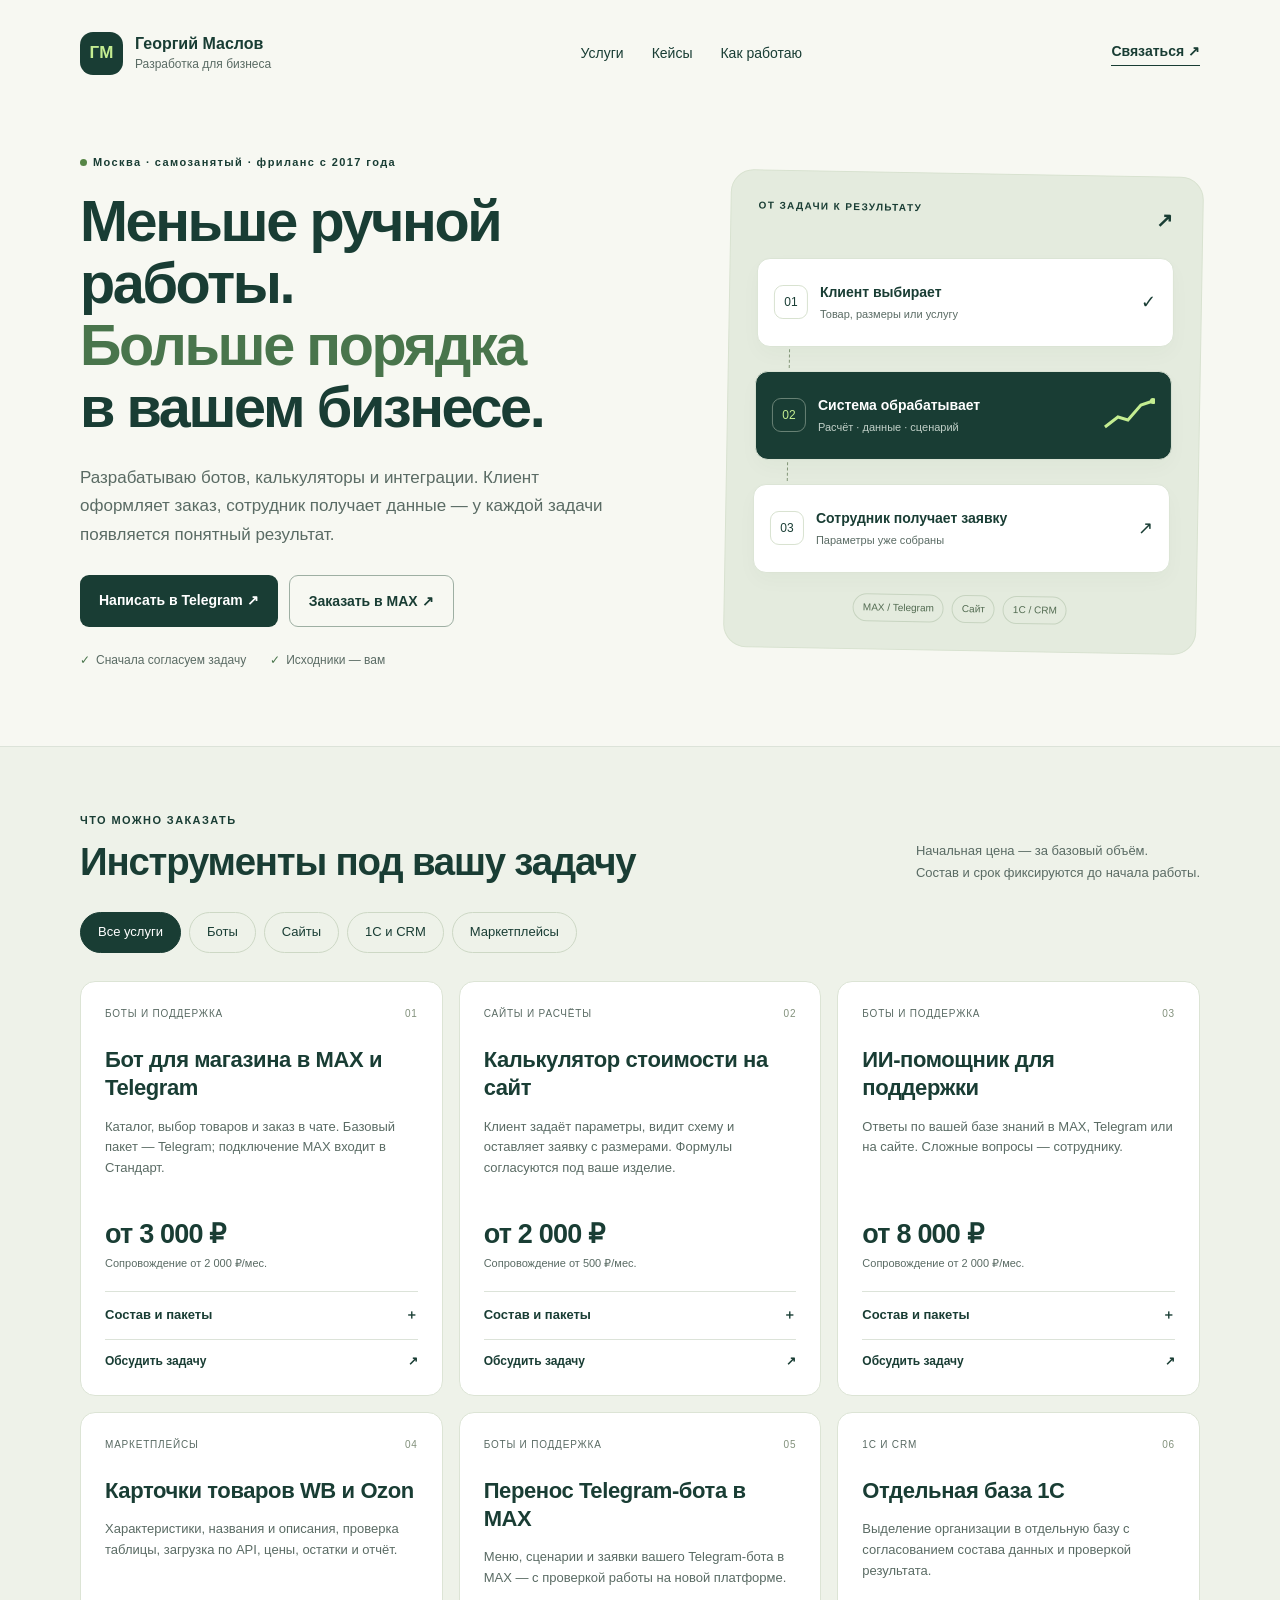
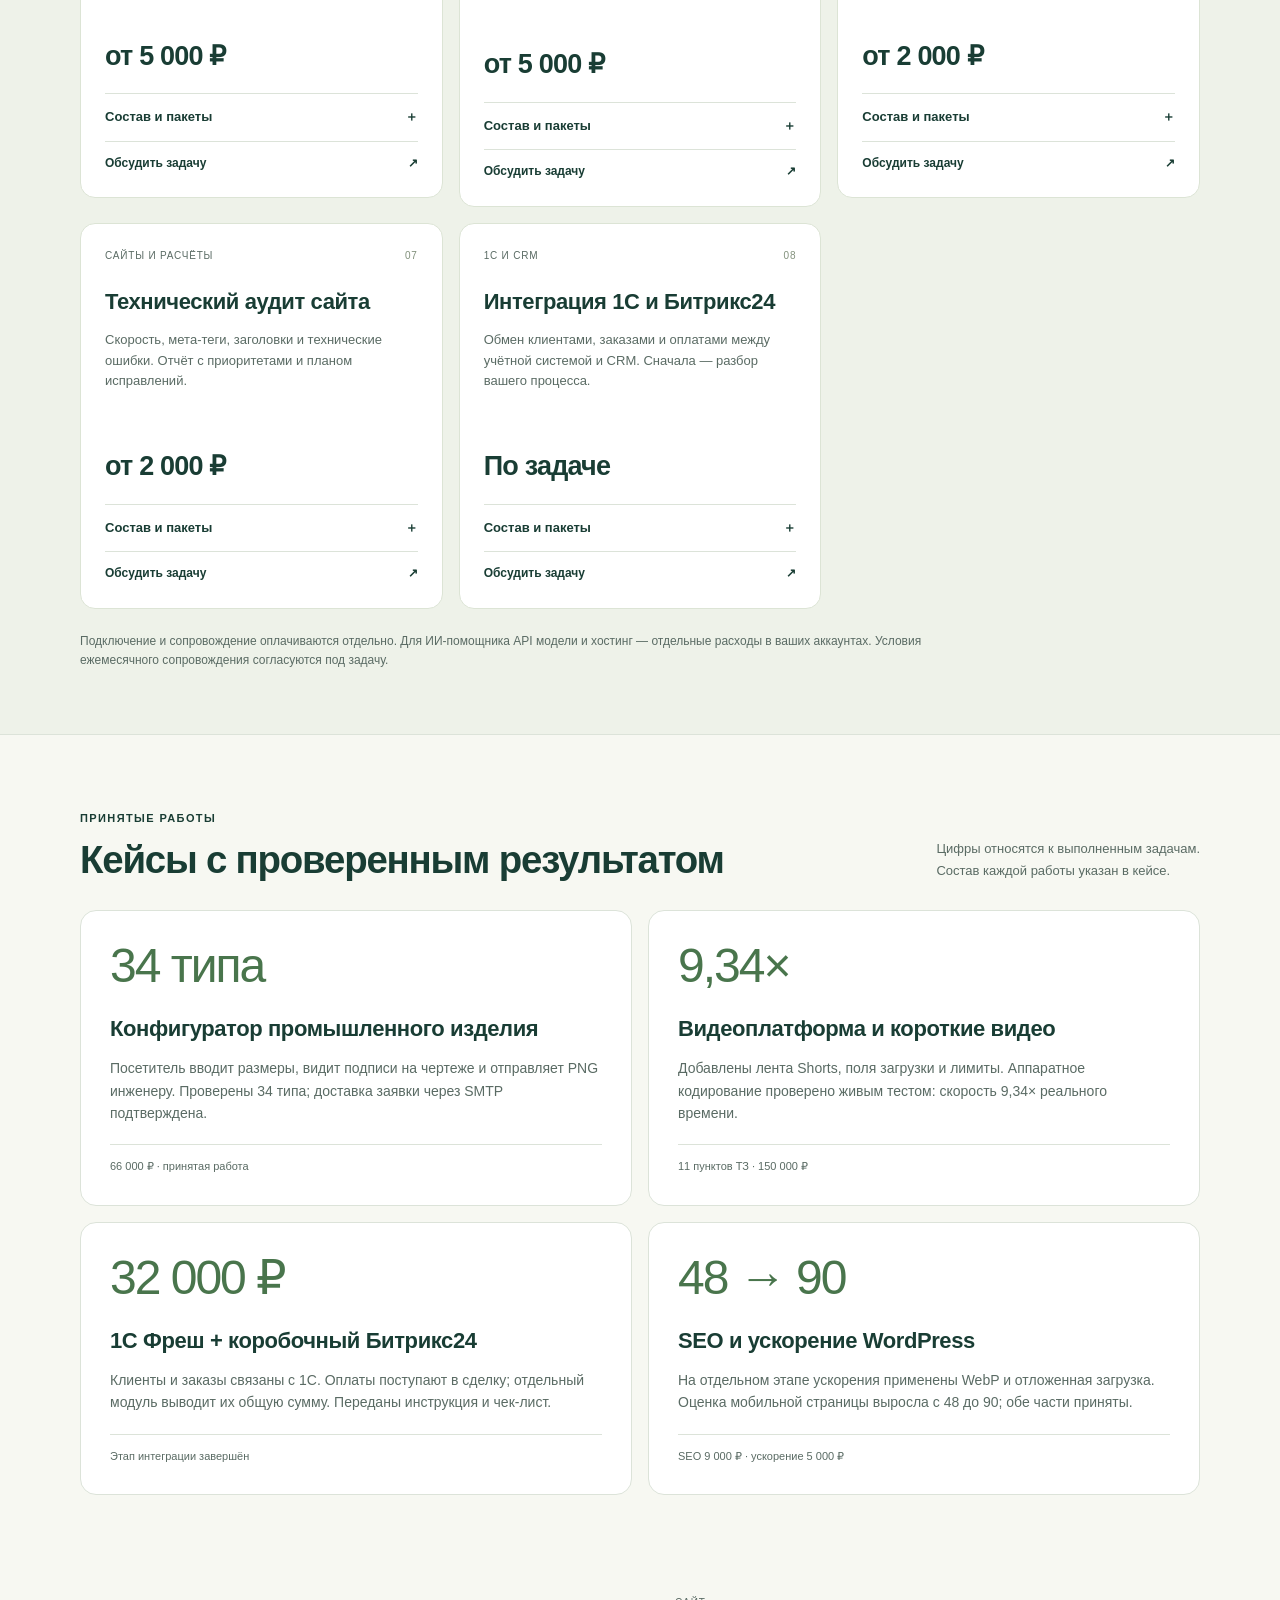
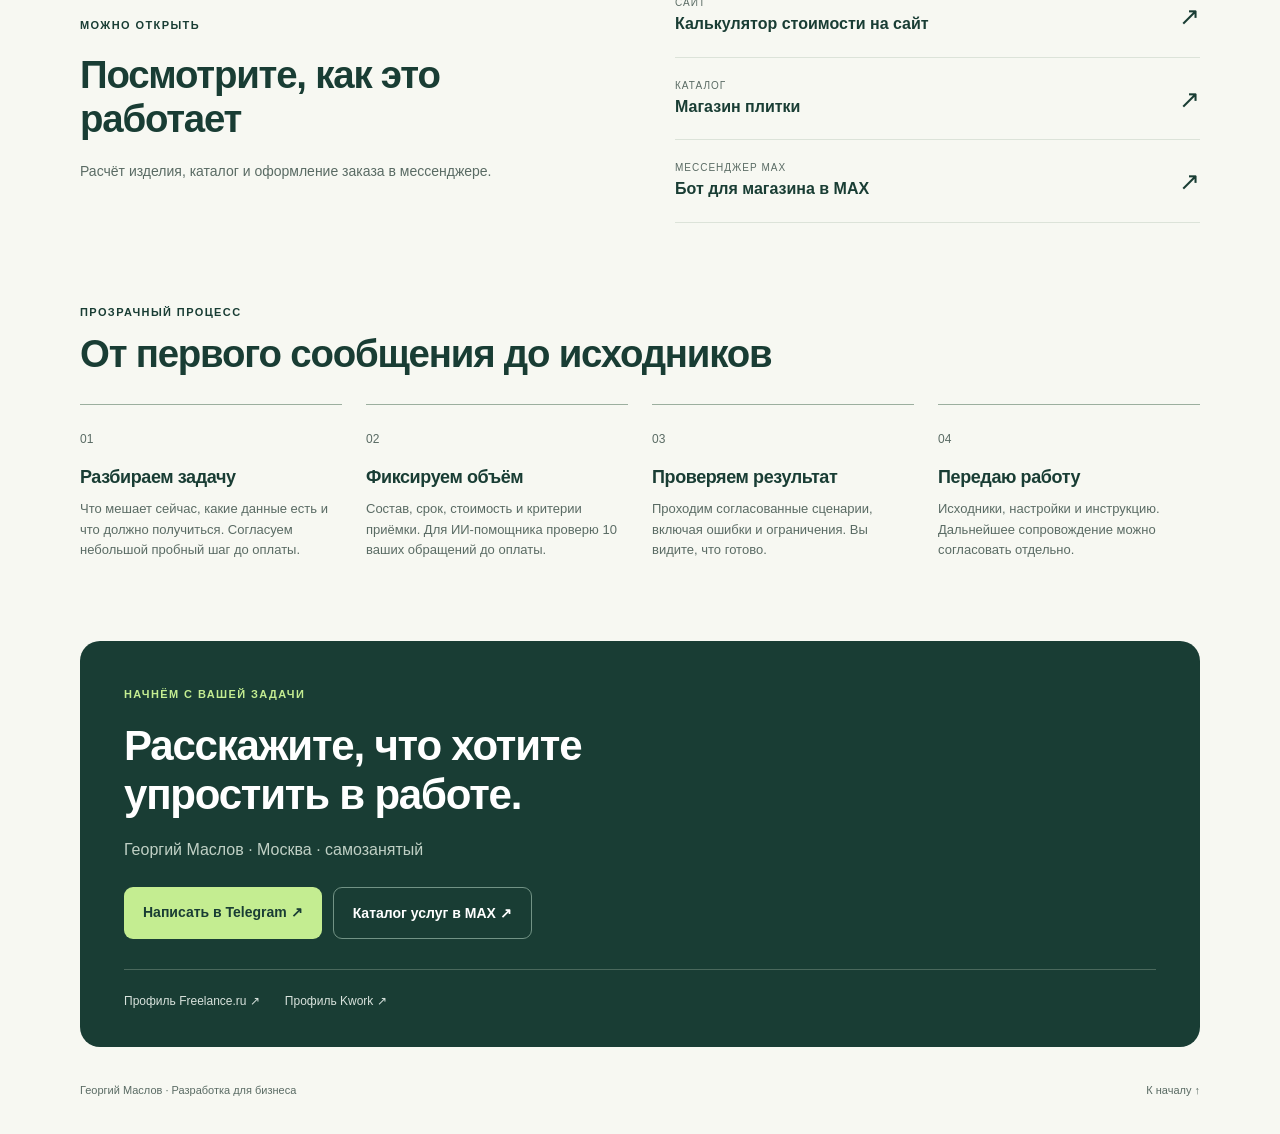
==== index.html @ 007cf23f "Лендинг услуг Георгия Маслова Co-Authored-By: Claude Opus 5.5 <noreply@anthropic.com>" ====
<!doctype html>
<html lang="ru"><head><meta charset="utf-8"><meta name="viewport" content="width=device-width,initial-scale=1"><meta name="theme-color" content="#183f35">
<title>Бот для магазина в MAX, калькулятор на сайт, интеграция 1С — Георгий Маслов</title>
<meta name="description" content="Георгий Маслов, разработчик в Москве. Боты для магазина в MAX и Telegram, калькулятор стоимости на сайт, интеграция 1С и Битрикс24, карточки WB/Ozon. Цены и кейсы.">
<meta name="robots" content="index,follow"><meta property="og:type" content="website"><meta property="og:locale" content="ru_RU"><meta property="og:title" content="Георгий Маслов — цифровые инструменты для бизнеса"><meta property="og:description" content="Боты, калькуляторы, 1С и маркетплейсы. Согласованный объём, проверка результата, исходники.">
<link rel="icon" href="data:image/svg+xml,%3Csvg xmlns='http://www.w3.org/2000/svg' viewBox='0 0 64 64'%3E%3Crect width='64' height='64' rx='16' fill='%23183f35'/%3E%3Ctext x='32' y='42' text-anchor='middle' font-size='30' fill='%23c4ed91' font-family='Arial'%3EГМ%3C/text%3E%3C/svg%3E">
<link rel="stylesheet" href="style.css"><script type="application/ld+json">{"@context": "https://schema.org", "@graph": [{"@type": "Person", "@id": "#georgiy", "name": "Георгий Маслов", "jobTitle": "Разработчик", "address": {"@type": "PostalAddress", "addressLocality": "Москва", "addressCountry": "RU"}, "sameAs": ["https://freelance.ru/georgiymaslov", "https://kwork.ru/user/georgiy_maslov", "https://t.me/georgiy_maslov81"]}, {"@type": "Service", "name": "Бот для магазина в MAX и Telegram", "description": "Каталог, выбор товаров и заказ в чате. Базовый пакет — Telegram; подключение MAX входит в Стандарт.", "provider": {"@id": "#georgiy"}, "areaServed": {"@type": "City", "name": "Москва"}, "offers": {"@type": "Offer", "price": 3000, "priceCurrency": "RUB", "description": "Начальная стоимость базового пакета; состав согласуется до начала работ"}}, {"@type": "Service", "name": "Калькулятор стоимости на сайт", "description": "Клиент задаёт параметры, видит схему и оставляет заявку с размерами. Формулы согласуются под ваше изделие.", "provider": {"@id": "#georgiy"}, "areaServed": {"@type": "City", "name": "Москва"}, "offers": {"@type": "Offer", "price": 2000, "priceCurrency": "RUB", "description": "Начальная стоимость базового пакета; состав согласуется до начала работ"}}, {"@type": "Service", "name": "ИИ-помощник для поддержки", "description": "Ответы по вашей базе знаний в MAX, Telegram или на сайте. Сложные вопросы — сотруднику.", "provider": {"@id": "#georgiy"}, "areaServed": {"@type": "City", "name": "Москва"}, "offers": {"@type": "Offer", "price": 8000, "priceCurrency": "RUB", "description": "Начальная стоимость базового пакета; состав согласуется до начала работ"}}, {"@type": "Service", "name": "Карточки товаров WB и Ozon", "description": "Характеристики, названия и описания, проверка таблицы, загрузка по API, цены, остатки и отчёт.", "provider": {"@id": "#georgiy"}, "areaServed": {"@type": "City", "name": "Москва"}, "offers": {"@type": "Offer", "price": 5000, "priceCurrency": "RUB", "description": "Начальная стоимость базового пакета; состав согласуется до начала работ"}}, {"@type": "Service", "name": "Перенос Telegram-бота в MAX", "description": "Меню, сценарии и заявки вашего Telegram-бота в MAX — с проверкой работы на новой платформе.", "provider": {"@id": "#georgiy"}, "areaServed": {"@type": "City", "name": "Москва"}, "offers": {"@type": "Offer", "price": 5000, "priceCurrency": "RUB", "description": "Начальная стоимость базового пакета; состав согласуется до начала работ"}}, {"@type": "Service", "name": "Отдельная база 1С", "description": "Выделение организации в отдельную базу с согласованием состава данных и проверкой результата.", "provider": {"@id": "#georgiy"}, "areaServed": {"@type": "City", "name": "Москва"}, "offers": {"@type": "Offer", "price": 2000, "priceCurrency": "RUB", "description": "Начальная стоимость базового пакета; состав согласуется до начала работ"}}, {"@type": "Service", "name": "Технический аудит сайта", "description": "Скорость, мета-теги, заголовки и технические ошибки. Отчёт с приоритетами и планом исправлений.", "provider": {"@id": "#georgiy"}, "areaServed": {"@type": "City", "name": "Москва"}, "offers": {"@type": "Offer", "price": 2000, "priceCurrency": "RUB", "description": "Начальная стоимость базового пакета; состав согласуется до начала работ"}}, {"@type": "Service", "name": "Интеграция 1С и Битрикс24", "description": "Обмен клиентами, заказами и оплатами между учётной системой и CRM. Сначала — разбор вашего процесса.", "provider": {"@id": "#georgiy"}, "areaServed": {"@type": "City", "name": "Москва"}}]}</script><script src="app.js" defer></script><!-- YM_ID: после получения ID владельцем вставить код Метрики. Сейчас внешних счётчиков нет. -->
</head><body><a class="skip" href="#main">К содержанию</a>
<header class="shell header"><a href="#" class="brand"><span class="monogram">ГМ</span><span>Георгий Маслов<small>Разработка для бизнеса</small></span></a><nav aria-label="Главное меню"><a href="#services">Услуги</a><a href="#cases">Кейсы</a><a href="#process">Как работаю</a></nav><a class="header-link" href="#contacts">Связаться ↗</a></header>
<main id="main"><section class="hero shell"><div class="hero-copy"><div class="eyebrow"><span class="dot"></span>Москва · самозанятый · фриланс с 2017 года</div><h1>Меньше ручной работы.<br><em>Больше порядка</em><br>в вашем бизнесе.</h1><p class="lead">Разрабатываю ботов, калькуляторы и интеграции. Клиент оформляет заказ, сотрудник получает данные — у каждой задачи появляется понятный результат.</p><div class="buttons"><a class="button primary" href="https://t.me/georgiy_maslov81" target="_blank" rel="noopener noreferrer">Написать в Telegram ↗</a><a class="button secondary" href="https://max.ru/se15000714_1_bot" target="_blank" rel="noopener noreferrer">Заказать в MAX ↗</a></div><div class="hero-foot"><span>Сначала согласуем задачу</span><span>Исходники — вам</span></div></div>
<div class="workflow" aria-label="Схема: клиент выбирает параметры, система считает, заявка поступает сотруднику"><div class="flow-label">ОТ ЗАДАЧИ К РЕЗУЛЬТАТУ <span>↗</span></div><div class="flow-card"><span class="flow-icon">01</span><div><b>Клиент выбирает</b><small>Товар, размеры или услугу</small></div><span class="flow-status">✓</span></div><div class="flow-line"></div><div class="flow-card feature"><span class="flow-icon">02</span><div><b>Система обрабатывает</b><small>Расчёт · данные · сценарий</small></div><svg width="52" height="34" viewBox="0 0 52 34" aria-hidden="true"><path d="M2 29L15 19L25 22L38 7L50 3" fill="none" stroke="#c4ed91" stroke-width="3"/><circle cx="50" cy="3" r="3" fill="#c4ed91"/></svg></div><div class="flow-line"></div><div class="flow-card"><span class="flow-icon">03</span><div><b>Сотрудник получает заявку</b><small>Параметры уже собраны</small></div><span class="flow-status">↗</span></div><div class="flow-bottom"><span>MAX / Telegram</span><span>Сайт</span><span>1С / CRM</span></div></div></section>
<section class="services-section" id="services"><div class="shell"><div class="section-head"><div><div class="eyebrow">ЧТО МОЖНО ЗАКАЗАТЬ</div><h2>Инструменты под вашу задачу</h2></div><p>Начальная цена — за базовый объём.<br>Состав и срок фиксируются до начала работы.</p></div><div class="filters" role="group" aria-label="Направления услуг"><button class="active" data-filter="all" aria-pressed="true">Все услуги</button><button data-filter="bots" aria-pressed="false">Боты</button><button data-filter="sites" aria-pressed="false">Сайты</button><button data-filter="integration" aria-pressed="false">1С и CRM</button><button data-filter="market" aria-pressed="false">Маркетплейсы</button></div><div class="services-grid"><article class="service" data-category="bots" id="service-4"><div class="card-top"><span>Боты и поддержка</span><span class="number">01</span></div><h2 class="service-heading">Бот для магазина в MAX и Telegram</h2><p>Каталог, выбор товаров и заказ в чате. Базовый пакет — Telegram; подключение MAX входит в Стандарт.</p><div class="price"><strong>от 3 000 ₽</strong><span class="monthly">Сопровождение от 2 000 ₽/мес.</span></div><details><summary>Состав и пакеты <span aria-hidden="true">＋</span></summary><div class="package"><strong>Эконом <span>3 000 ₽</span></strong><p>Telegram, до 50 товаров, заказ в бота</p><small>4 дн.</small></div><div class="package"><strong>Стандарт <span>25 000 ₽</span></strong><p>Telegram и MAX, до 300 товаров, админка</p><small>7 дн.</small></div><div class="package"><strong>Бизнес <span>35 000 ₽</span></strong><p>до 2 000 товаров, онлайн-оплата (ЮKassa), выгрузка заказов в таблицу или CRM</p><small>12 дн.</small></div></details><a class="service-cta" href="https://t.me/georgiy_maslov81" target="_blank" rel="noopener noreferrer">Обсудить задачу <span aria-hidden="true">↗</span></a></article><article class="service" data-category="sites" id="service-5"><div class="card-top"><span>Сайты и расчёты</span><span class="number">02</span></div><h2 class="service-heading">Калькулятор стоимости на сайт</h2><p>Клиент задаёт параметры, видит схему и оставляет заявку с размерами. Формулы согласуются под ваше изделие.</p><div class="price"><strong>от 2 000 ₽</strong><span class="monthly">Сопровождение от 500 ₽/мес.</span></div><details><summary>Состав и пакеты <span aria-hidden="true">＋</span></summary><div class="package"><strong>Эконом <span>2 000 ₽</span></strong><p>1 тип изделия, до 5 параметров, схема с размерами, заявка в 1 канал</p><small>3 дн.</small></div><div class="package"><strong>Стандарт <span>24 000 ₽</span></strong><p>до 2 типов, 10 параметров, расшифровка цены, Метрика</p><small>5 дн.</small></div><div class="package"><strong>Бизнес <span>30 000 ₽</span></strong><p>до 3 типов, 12 параметров, расчёт инженером, печать в PDF, CRM</p><small>7 дн.</small></div></details><a class="service-cta" href="https://t.me/georgiy_maslov81" target="_blank" rel="noopener noreferrer">Обсудить задачу <span aria-hidden="true">↗</span></a></article><article class="service" data-category="bots" id="service-6"><div class="card-top"><span>Боты и поддержка</span><span class="number">03</span></div><h2 class="service-heading">ИИ-помощник для поддержки</h2><p>Ответы по вашей базе знаний в MAX, Telegram или на сайте. Сложные вопросы — сотруднику.</p><div class="price"><strong>от 8 000 ₽</strong><span class="monthly">Сопровождение от 2 000 ₽/мес.</span></div><details><summary>Состав и пакеты <span aria-hidden="true">＋</span></summary><div class="package"><strong>Эконом <span>8 000 ₽</span></strong><p>одна задача, один канал MAX / Telegram / сайт, до 3 файлов и 10 страниц, настройка ответов и передачи человеку, проверка 10 обращений</p><small>7 дн.</small></div><div class="package"><strong>Стандарт <span>20 000 ₽</span></strong><p>одна задача, один канал MAX / Telegram / сайт, до 10 файлов и 50 страниц, подготовка базы и поиск по документам, указание источника ответа, проверка 30 обращений</p><small>7 дн.</small></div><div class="package"><strong>Бизнес <span>30 000 ₽</span></strong><p>одна задача, один канал MAX / Telegram / сайт, до 20 файлов и 100 страниц, подготовка базы и поиск по документам, источники ответов, журнал проблем и проверка 50 обращений</p><small>7 дн.</small></div></details><a class="service-cta" href="https://t.me/georgiy_maslov81" target="_blank" rel="noopener noreferrer">Обсудить задачу <span aria-hidden="true">↗</span></a></article><article class="service" data-category="market" id="service-7"><div class="card-top"><span>Маркетплейсы</span><span class="number">04</span></div><h2 class="service-heading">Карточки товаров WB и Ozon</h2><p>Характеристики, названия и описания, проверка таблицы, загрузка по API, цены, остатки и отчёт.</p><div class="price"><strong>от 5 000 ₽</strong></div><details><summary>Состав и пакеты <span aria-hidden="true">＋</span></summary><div class="package"><strong>Эконом <span>5 000 ₽</span></strong><p>один маркетплейс WB или Ozon, один формат поставщика, одна категория, до 100 товаров, проверка, загрузка, цены/остатки и отчёт</p><small>3 дн.</small></div><div class="package"><strong>Стандарт <span>10 000 ₽</span></strong><p>WB и Ozon, один формат поставщика, по одной категории, до 500 товаров суммарно, проверка, загрузка, повторные обновления и отчёты</p><small>5 дн.</small></div><div class="package"><strong>Бизнес <span>15 000 ₽</span></strong><p>WB и Ozon, один формат поставщика, до трёх категорий на площадку, до 2000 товаров суммарно, проверка, загрузка, повторы, отчёты и инструкция запуска по расписанию</p><small>7 дн.</small></div></details><a class="service-cta" href="https://t.me/georgiy_maslov81" target="_blank" rel="noopener noreferrer">Обсудить задачу <span aria-hidden="true">↗</span></a></article><article class="service" data-category="bots" id="service-1"><div class="card-top"><span>Боты и поддержка</span><span class="number">05</span></div><h2 class="service-heading">Перенос Telegram-бота в MAX</h2><p>Меню, сценарии и заявки вашего Telegram-бота в MAX — с проверкой работы на новой платформе.</p><div class="price"><strong>от 5 000 ₽</strong></div><details><summary>Состав и пакеты <span aria-hidden="true">＋</span></summary><div class="package"><strong>Эконом <span>5 000 ₽</span></strong><p>бот до 10 экранов, меню и ответы</p><small>2 дн.</small></div><div class="package"><strong>Стандарт <span>12 000 ₽</span></strong><p>до 30 экранов, заявки в таблицу или почту</p><small>4 дн.</small></div><div class="package"><strong>Бизнес <span>25 000 ₽</span></strong><p>до 60 экранов, CRM (Битрикс24, amoCRM), оплаты</p><small>7 дн.</small></div></details><a class="service-cta" href="https://t.me/georgiy_maslov81" target="_blank" rel="noopener noreferrer">Обсудить задачу <span aria-hidden="true">↗</span></a></article><article class="service" data-category="integration" id="service-2"><div class="card-top"><span>1С и CRM</span><span class="number">06</span></div><h2 class="service-heading">Отдельная база 1С</h2><p>Выделение организации в отдельную базу с согласованием состава данных и проверкой результата.</p><div class="price"><strong>от 2 000 ₽</strong></div><details><summary>Состав и пакеты <span aria-hidden="true">＋</span></summary><div class="package"><strong>Эконом <span>2 000 ₽</span></strong><p>1 организация, база до 2 ГБ</p><small>1 дн.</small></div><div class="package"><strong>Стандарт <span>5 000 ₽</span></strong><p>до 3 организаций, протокол сверки</p><small>2 дн.</small></div><div class="package"><strong>Бизнес <span>9 000 ₽</span></strong><p>до 5 организаций, сверка по счетам и регистрам, отвязка от РИБ</p><small>3 дн.</small></div></details><a class="service-cta" href="https://t.me/georgiy_maslov81" target="_blank" rel="noopener noreferrer">Обсудить задачу <span aria-hidden="true">↗</span></a></article><article class="service" data-category="sites" id="service-3"><div class="card-top"><span>Сайты и расчёты</span><span class="number">07</span></div><h2 class="service-heading">Технический аудит сайта</h2><p>Скорость, мета-теги, заголовки и технические ошибки. Отчёт с приоритетами и планом исправлений.</p><div class="price"><strong>от 2 000 ₽</strong></div><details><summary>Состав и пакеты <span aria-hidden="true">＋</span></summary><div class="package"><strong>Эконом <span>2 000 ₽</span></strong><p>до 50 страниц, отчёт PDF</p><small>1 дн.</small></div><div class="package"><strong>Стандарт <span>6 000 ₽</span></strong><p>до 500 страниц, данные Вебмастера, план работ</p><small>1 дн.</small></div><div class="package"><strong>Бизнес <span>10 000 ₽</span></strong><p>до 5 000 страниц, план работ и проверка после исправлений</p><small>2 дн.</small></div></details><a class="service-cta" href="https://t.me/georgiy_maslov81" target="_blank" rel="noopener noreferrer">Обсудить задачу <span aria-hidden="true">↗</span></a></article><article class="service" data-category="integration" id="service-8"><div class="card-top"><span>1С и CRM</span><span class="number">08</span></div><h2 class="service-heading">Интеграция 1С и Битрикс24</h2><p>Обмен клиентами, заказами и оплатами между учётной системой и CRM. Сначала — разбор вашего процесса.</p><div class="price"><strong>По задаче</strong></div><details><summary>Состав и пакеты <span aria-hidden="true">＋</span></summary><div class="package"><strong>Эконом <span>По задаче</span></strong><p>Состав, стоимость и срок — после разбора задачи</p><small>Срок после разбора задачи</small></div><div class="package"><strong>Стандарт <span>По задаче</span></strong><p>Состав, стоимость и срок — после разбора задачи</p><small>Срок после разбора задачи</small></div><div class="package"><strong>Бизнес <span>По задаче</span></strong><p>Состав, стоимость и срок — после разбора задачи</p><small>Срок после разбора задачи</small></div></details><a class="service-cta" href="https://t.me/georgiy_maslov81" target="_blank" rel="noopener noreferrer">Обсудить задачу <span aria-hidden="true">↗</span></a></article></div><p class="fine-print">Подключение и сопровождение оплачиваются отдельно. Для ИИ-помощника API модели и хостинг — отдельные расходы в ваших аккаунтах. Условия ежемесячного сопровождения согласуются под задачу.</p></div></section>
<section class="shell section" id="cases"><div class="section-head"><div><div class="eyebrow">ПРИНЯТЫЕ РАБОТЫ</div><h2>Кейсы с проверенным результатом</h2></div><p>Цифры относятся к выполненным задачам.<br>Состав каждой работы указан в кейсе.</p></div><div class="cases-grid"><article class="case"><div class="case-number">34 типа</div><h3>Конфигуратор промышленного изделия</h3><p>Посетитель вводит размеры, видит подписи на чертеже и отправляет PNG инженеру. Проверены 34 типа; доставка заявки через SMTP подтверждена.</p><small>66 000 ₽ · принятая работа</small></article><article class="case"><div class="case-number">9,34×</div><h3>Видеоплатформа и короткие видео</h3><p>Добавлены лента Shorts, поля загрузки и лимиты. Аппаратное кодирование проверено живым тестом: скорость 9,34× реального времени.</p><small>11 пунктов ТЗ · 150 000 ₽</small></article><article class="case"><div class="case-number">32 000 ₽</div><h3>1С Фреш + коробочный Битрикс24</h3><p>Клиенты и заказы связаны с 1С. Оплаты поступают в сделку; отдельный модуль выводит их общую сумму. Переданы инструкция и чек-лист.</p><small>Этап интеграции завершён</small></article><article class="case"><div class="case-number">48 → 90</div><h3>SEO и ускорение WordPress</h3><p>На отдельном этапе ускорения применены WebP и отложенная загрузка. Оценка мобильной страницы выросла с 48 до 90; обе части приняты.</p><small>SEO 9 000 ₽ · ускорение 5 000 ₽</small></article></div></section>
<section class="shell section live" id="live"><div><div class="eyebrow">МОЖНО ОТКРЫТЬ</div><h2>Посмотрите, как это работает</h2><p>Расчёт изделия, каталог и оформление заказа в мессенджере.</p></div><div class="live-links"><a href="https://maslovgs1981.github.io/kalkulyator-ceny/" target="_blank" rel="noopener noreferrer"><span><small>САЙТ</small><b>Калькулятор стоимости на сайт</b></span><span>↗</span></a><a href="https://maslovgs1981.github.io/plitka-plus/" target="_blank" rel="noopener noreferrer"><span><small>КАТАЛОГ</small><b>Магазин плитки</b></span><span>↗</span></a><a href="https://max.ru/se15000714_bot" target="_blank" rel="noopener noreferrer"><span><small>МЕССЕНДЖЕР MAX</small><b>Бот для магазина в MAX</b></span><span>↗</span></a></div></section>
<section class="shell section" id="process"><div class="section-head"><div><div class="eyebrow">ПРОЗРАЧНЫЙ ПРОЦЕСС</div><h2>От первого сообщения до исходников</h2></div></div><ol class="steps"><li><span>01</span><h3>Разбираем задачу</h3><p>Что мешает сейчас, какие данные есть и что должно получиться. Согласуем небольшой пробный шаг до оплаты.</p></li><li><span>02</span><h3>Фиксируем объём</h3><p>Состав, срок, стоимость и критерии приёмки. Для ИИ-помощника проверю 10 ваших обращений до оплаты.</p></li><li><span>03</span><h3>Проверяем результат</h3><p>Проходим согласованные сценарии, включая ошибки и ограничения. Вы видите, что готово.</p></li><li><span>04</span><h3>Передаю работу</h3><p>Исходники, настройки и инструкцию. Дальнейшее сопровождение можно согласовать отдельно.</p></li></ol></section>
<section class="shell section contacts" id="contacts"><div class="eyebrow">НАЧНЁМ С ВАШЕЙ ЗАДАЧИ</div><h2>Расскажите, что хотите<br>упростить в работе.</h2><p>Георгий Маслов · Москва · самозанятый</p><div class="buttons"><a class="button lime" href="https://t.me/georgiy_maslov81" target="_blank" rel="noopener noreferrer">Написать в Telegram ↗</a><a class="button outline" href="https://max.ru/se15000714_1_bot" target="_blank" rel="noopener noreferrer">Каталог услуг в MAX ↗</a></div><div class="profile-links"><a href="https://freelance.ru/georgiymaslov" target="_blank" rel="noopener noreferrer">Профиль Freelance.ru ↗</a><a href="https://kwork.ru/user/georgiy_maslov" target="_blank" rel="noopener noreferrer">Профиль Kwork ↗</a></div></section></main><footer class="shell footer"><span>Георгий Маслов · Разработка для бизнеса</span><a href="#main">К началу ↑</a></footer></body></html>
---- style.css ----
:root{--ink:#193d34;--muted:#5a6b64;--bg:#f7f8f2;--paper:#fff;--line:#dce3d9;--lime:#c4ed91;--soft:#eaf0e5}*{box-sizing:border-box}html{scroll-behavior:smooth;scroll-padding-top:20px}body{margin:0;background:var(--bg);color:var(--ink);font:16px/1.6 "Segoe UI",Arial,sans-serif}a{color:inherit;text-decoration:none}button{font:inherit;cursor:pointer}a,button,summary{touch-action:manipulation}a:focus-visible,button:focus-visible,summary:focus-visible{outline:3px solid #867120;outline-offset:5px}h1,h2,h3,p{margin:0}h1{font-size:clamp(40px,4.5vw,62px);line-height:1.08;letter-spacing:-2.4px;font-weight:650}h1 em{font-style:normal;color:#49754c}h2{font-size:clamp(29px,3vw,39px);line-height:1.16;letter-spacing:-1.2px;font-weight:650}h3{font-size:22px;line-height:1.28;letter-spacing:-.4px}p{color:var(--muted)}.shell{max-width:1192px;margin:auto;padding-left:36px;padding-right:36px}.header{height:106px;display:flex;align-items:center;justify-content:space-between;gap:24px}.brand{display:flex;align-items:center;gap:12px;font-weight:650;line-height:1.4}.brand small{display:block;font-size:12px;color:var(--muted);font-weight:400}.monogram{display:grid;place-items:center;width:43px;height:43px;background:var(--ink);border-radius:13px;color:var(--lime);font-size:17px}.header nav{display:flex;gap:28px;font-size:14px}.header-link{font-size:14px;font-weight:650;border-bottom:1px solid;padding-bottom:3px}.hero{padding-top:47px;padding-bottom:76px;display:grid;grid-template-columns:1.26fr 1fr;gap:52px;align-items:center}.eyebrow{font-size:11px;font-weight:700;letter-spacing:1.4px;line-height:1.7;margin-bottom:18px}.dot{display:inline-block;width:7px;height:7px;border-radius:50%;background:#568646;margin-right:6px}.lead{font-size:17px;line-height:1.65;margin:26px 0;max-width:540px}.buttons{display:flex;gap:11px;flex-wrap:wrap}.button{padding:14px 19px;border-radius:9px;font-size:14px;font-weight:650;text-align:center;display:inline-block}.primary{background:var(--ink);color:white}.secondary{border:1px solid #9eafa3}.hero-foot{display:flex;gap:24px;color:var(--muted);font-size:12px;margin-top:24px}.hero-foot span:before{content:'✓';margin-right:6px;color:#49754c}.workflow{padding:27px;background:#e4ebde;border:1px solid #d8e2d0;border-radius:23px;transform:rotate(1deg)}.flow-label{display:flex;justify-content:space-between;font-size:10px;letter-spacing:1.4px;font-weight:700;margin-bottom:25px}.flow-label span{font-size:20px}.flow-card{background:white;border:1px solid #dbe4d5;padding:22px 16px;display:flex;align-items:center;gap:12px;border-radius:13px;box-shadow:0 8px 20px #263c2d07;transform:rotate(-1deg)}.flow-card b{display:block;font-size:14px;font-weight:650}.flow-card small{display:block;font-size:11px;color:var(--muted);margin-top:3px}.flow-icon{font-size:12px;display:grid;place-items:center;flex-shrink:0;width:34px;height:34px;border:1px solid #d8e2d0;border-radius:9px}.flow-status{margin-left:auto;font-size:18px}.flow-line{height:24px;border-left:1px dashed #849779;margin-left:33px}.feature{background:var(--ink);color:white}.feature .flow-icon{border-color:#698275;color:var(--lime)}.feature small{color:#c1d0c8}.feature svg{margin-left:auto;flex-shrink:0}.flow-bottom{display:flex;gap:8px;margin-top:22px;font-size:10px;color:#526b51;justify-content:center}.flow-bottom span{padding:5px 9px;border:1px solid #c7d4c0;border-radius:20px}.services-section{background:#eef2e9;border-top:1px solid var(--line);border-bottom:1px solid var(--line);padding:64px 0}.section-head{display:flex;justify-content:space-between;align-items:end;gap:24px;margin-bottom:28px}.section-head p{font-size:13px;line-height:1.7}.section-head .eyebrow{margin-bottom:10px}.filters{display:flex;gap:8px;flex-wrap:wrap;margin:28px 0}.filters button{border:1px solid #cdd8c5;background:transparent;border-radius:25px;font-size:13px;padding:9px 17px;color:var(--ink)}.filters button.active{background:var(--ink);color:white;border-color:var(--ink)}.services-grid{display:grid;grid-template-columns:repeat(3,minmax(0,1fr));gap:16px;align-items:start}.service{border:1px solid #dce4d5;border-radius:15px;background:white;padding:24px;display:flex;flex-direction:column;min-height:386px}.service[hidden]{display:none}.card-top{display:flex;justify-content:space-between;font-size:10px;text-transform:uppercase;letter-spacing:.8px;color:var(--muted);margin-bottom:24px}.number{color:#82917c}.service h2.service-heading{font-size:22px;line-height:1.28;letter-spacing:-.4px}.service>p{font-size:13px;margin:14px 0 18px;min-height:82px}.price{margin-top:auto;margin-bottom:19px;display:flex;flex-direction:column;gap:3px}.price>strong{font-size:27px;letter-spacing:-.8px;line-height:1.3}.monthly{font-size:11px;color:var(--muted)}details{border-top:1px solid var(--line)}summary{cursor:pointer;list-style:none;font-size:13px;font-weight:600;display:flex;justify-content:space-between;padding:13px 0}summary::-webkit-details-marker{display:none}.package{padding:13px 0;border-top:1px solid var(--line);font-size:12px}.package strong{display:flex;justify-content:space-between;gap:6px}.package p{margin:9px 0;font-size:12px}.package small{color:var(--muted)}.service-cta{font-size:12px;display:flex;justify-content:space-between;padding-top:12px;border-top:1px solid var(--line);font-weight:650}.fine-print{font-size:12px;margin-top:23px;max-width:850px}.section{padding-top:74px;padding-bottom:6px}.cases-grid{display:grid;grid-template-columns:repeat(2,minmax(0,1fr));gap:16px}.case{background:white;border:1px solid var(--line);border-radius:16px;padding:29px}.case-number{font-size:48px;line-height:1.1;letter-spacing:-2px;margin-bottom:22px;color:#49754c}.case p{font-size:14px;margin:14px 0 20px}.case small{font-size:11px;color:var(--muted);border-top:1px solid var(--line);padding-top:13px;display:block}.live{display:grid;grid-template-columns:1fr 1fr;gap:70px;align-items:center}.live p{font-size:14px;margin-top:18px}.live-links a{display:flex;justify-content:space-between;align-items:center;padding:20px 0;border-bottom:1px solid var(--line);gap:20px}.live-links small{font-size:10px;color:var(--muted);letter-spacing:1px;display:block}.live-links b{font-size:16px;font-weight:600}.live-links a>span:last-child{font-size:25px}.steps{display:grid;grid-template-columns:repeat(4,minmax(0,1fr));gap:24px;list-style:none;padding:0;margin:0}.steps li{border-top:1px solid #9caf9f;padding-top:20px}.steps span{font-size:12px;color:var(--muted)}.steps h3{font-size:18px;margin:15px 0 10px}.steps p{font-size:13px}.contacts{background:var(--ink);color:white;border-radius:20px;margin-top:74px;padding:44px 44px 35px;max-width:1120px}.contacts .eyebrow{color:var(--lime)}.contacts h2{font-size:42px}.contacts p{color:#c0d0c5;margin:18px 0 24px}.lime{background:var(--lime);color:var(--ink)}.outline{border:1px solid #729385;color:white}.profile-links{display:flex;gap:25px;border-top:1px solid #4a685c;padding-top:22px;margin-top:30px;font-size:12px;color:#d8e2dc}.footer{display:flex;justify-content:space-between;font-size:11px;color:var(--muted);padding-top:35px;padding-bottom:35px}.skip{position:absolute;left:-10000px}.skip:focus{left:10px;top:10px;background:white;z-index:10;padding:15px}@media(max-width:1000px){.hero{gap:25px}.hero h1{font-size:48px}.header nav{gap:16px}.services-grid{grid-template-columns:repeat(2,minmax(0,1fr))}.flow-card{padding:18px 12px}.flow-card b{font-size:12px}.workflow{padding:20px}.hero-foot{gap:15px}.live{gap:30px}.contacts{margin-left:36px;margin-right:36px}.steps{grid-template-columns:repeat(2,minmax(0,1fr))}}@media(max-width:650px){.shell{padding-left:22px;padding-right:22px}.header{height:84px;gap:12px}.header nav{display:none}.brand{font-size:14px}.header-link{font-size:12px}.monogram{width:36px;height:36px;font-size:14px}.hero{grid-template-columns:1fr;padding-top:26px;padding-bottom:40px;gap:33px}.hero h1{font-size:44px;letter-spacing:-1.8px}.eyebrow{font-size:9px;letter-spacing:1px}.lead{font-size:15px;margin:22px 0}.hero .buttons{display:grid;grid-template-columns:1fr}.button{font-size:14px;padding:14px 16px}.hero-foot{font-size:11px;gap:15px;margin-top:19px}.workflow{transform:none;padding:21px}.flow-card{padding:18px 14px}.flow-card b{font-size:14px}.flow-card small{font-size:11px}.flow-line{height:18px}.services-section{padding:42px 0}.section-head{display:block;margin-bottom:23px}.section-head p{margin-top:16px}.section-head h2{font-size:31px}.filters{gap:7px;margin:22px 0}.filters button{font-size:12px;padding:8px 13px}.services-grid,.cases-grid{grid-template-columns:1fr}.service{padding:24px;min-height:0}.service h2.service-heading{font-size:22px;line-height:1.28;letter-spacing:-.4px}.service>p{min-height:0;margin:14px 0 20px}.card-top{margin-bottom:19px}.service h3{font-size:24px}.price{margin-top:0}.section{padding-top:45px}.case{padding:25px}.case-number{font-size:44px}.live{grid-template-columns:1fr;gap:13px}.live-links b{font-size:15px}.steps{gap:24px 18px}.steps h3{font-size:17px}.steps p{font-size:12px}.contacts{margin:45px 15px 0;padding:30px 23px;border-radius:16px}.contacts h2{font-size:33px}.contacts .buttons{display:grid;grid-template-columns:1fr}.profile-links{gap:18px;flex-wrap:wrap}.footer{gap:20px;font-size:10px}.footer>span{max-width:220px}}@media(prefers-reduced-motion:reduce){html{scroll-behavior:auto}}
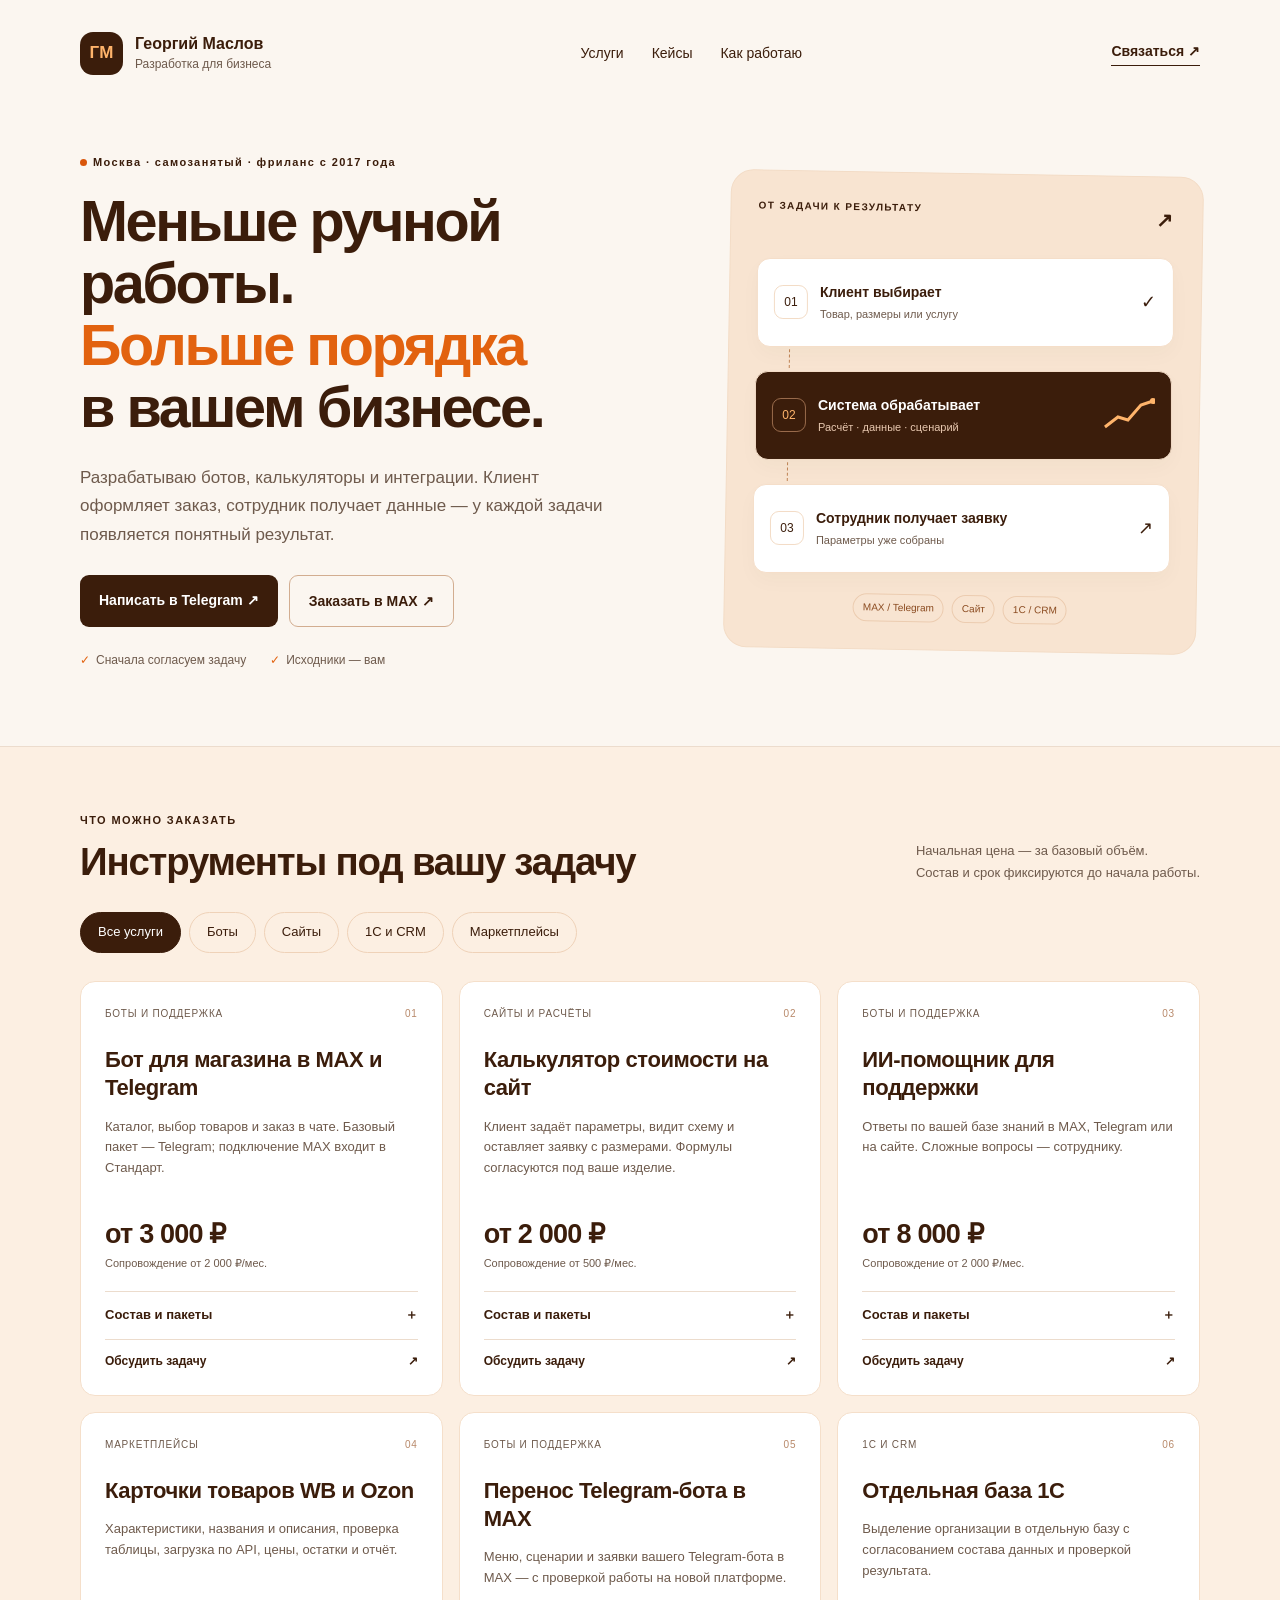
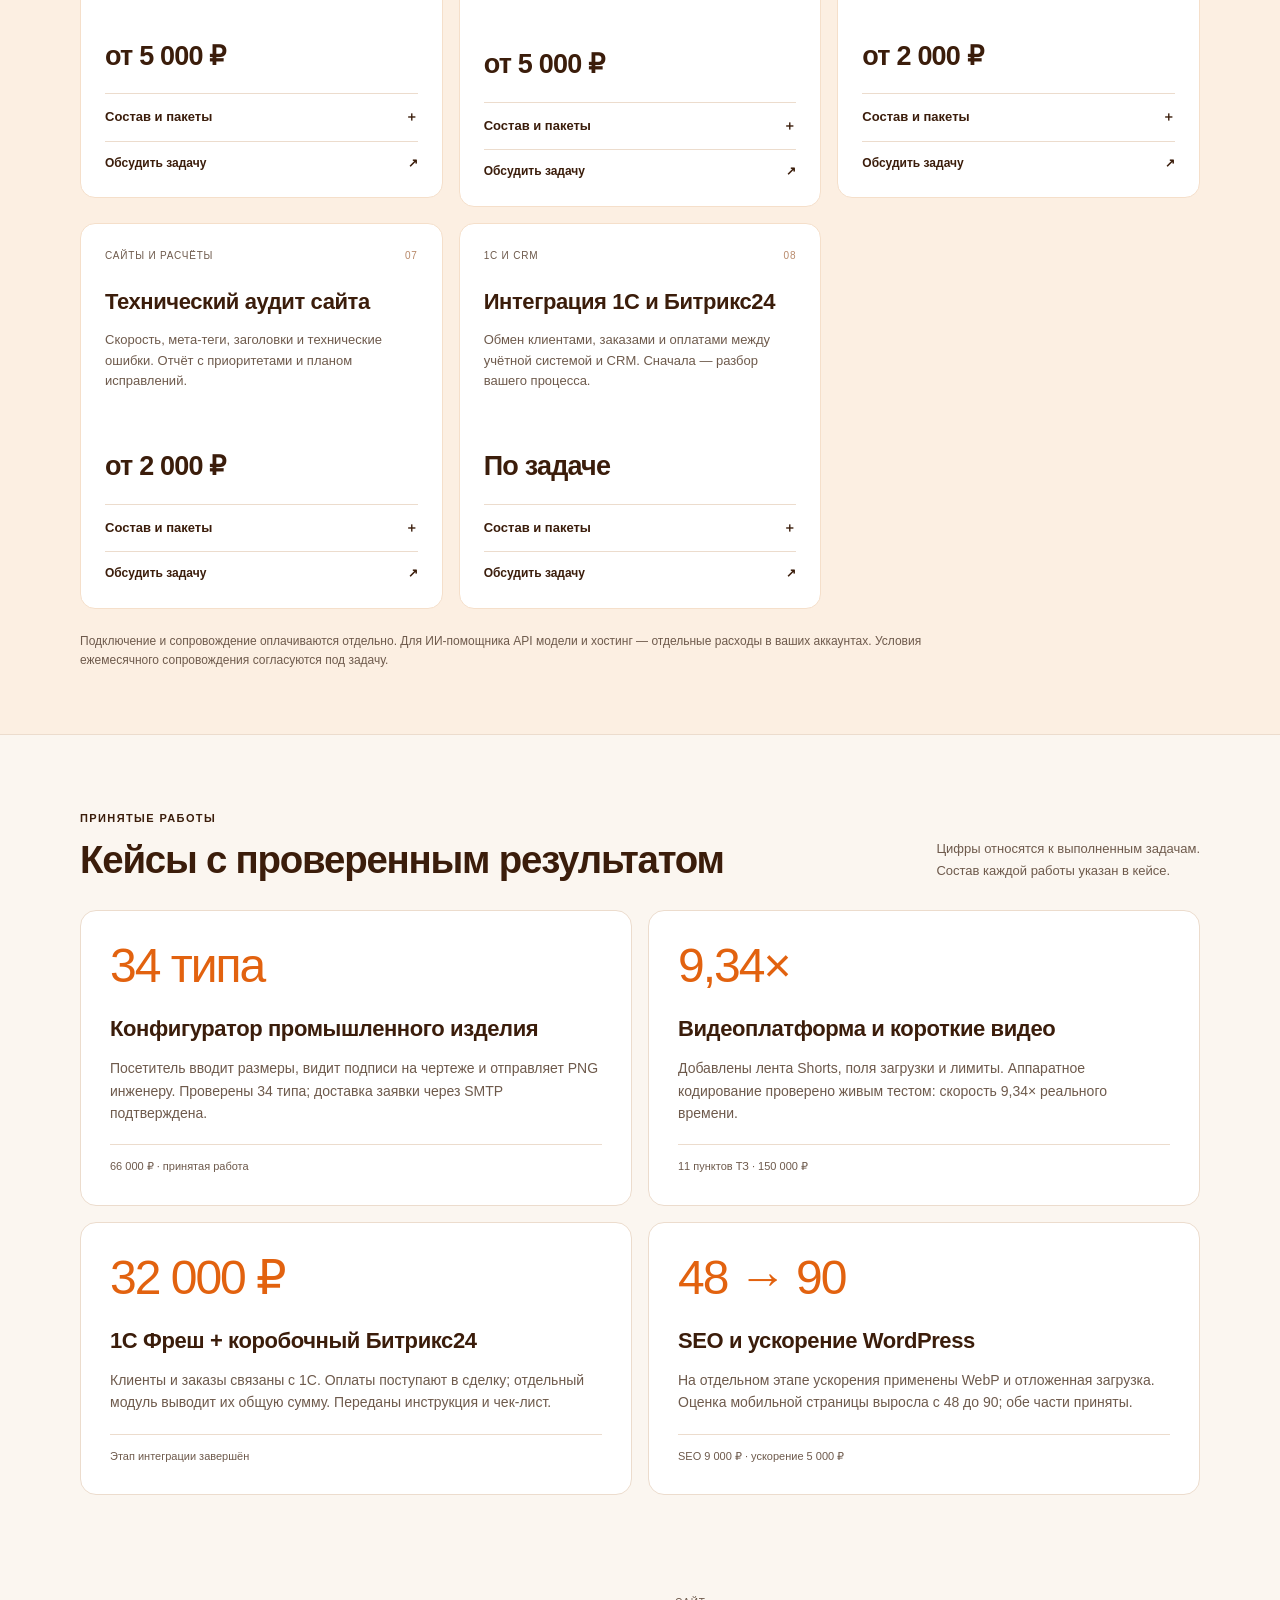
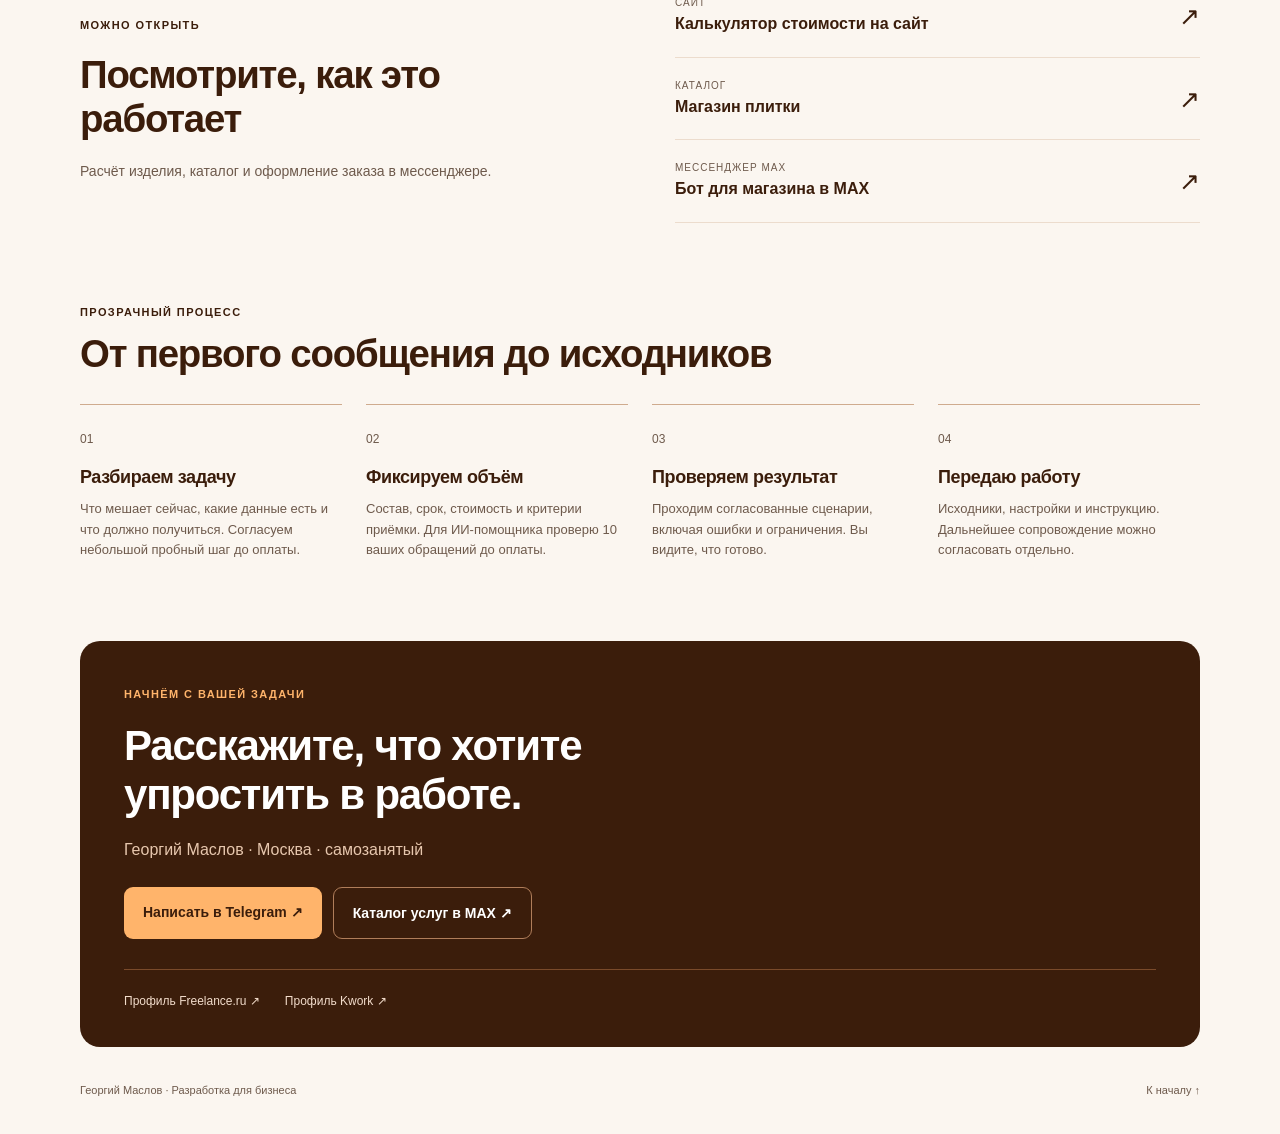
==== commit 3c04832d: "Оранжевая палитра вместо зелёной" ====
--- a/index.html
+++ b/index.html
@@ -1,14 +1,18 @@
 <!doctype html>
-<html lang="ru"><head><meta charset="utf-8"><meta name="viewport" content="width=device-width,initial-scale=1"><meta name="theme-color" content="#183f35">
+<html lang="ru"><head><meta charset="utf-8"><meta name="viewport" content="width=device-width,initial-scale=1"><meta name="theme-color" content="#3b1d0b">
 <title>Бот для магазина в MAX, калькулятор на сайт, интеграция 1С — Георгий Маслов</title>
 <meta name="description" content="Георгий Маслов, разработчик в Москве. Боты для магазина в MAX и Telegram, калькулятор стоимости на сайт, интеграция 1С и Битрикс24, карточки WB/Ozon. Цены и кейсы.">
 <meta name="robots" content="index,follow"><meta property="og:type" content="website"><meta property="og:locale" content="ru_RU"><meta property="og:title" content="Георгий Маслов — цифровые инструменты для бизнеса"><meta property="og:description" content="Боты, калькуляторы, 1С и маркетплейсы. Согласованный объём, проверка результата, исходники.">
-<link rel="icon" href="data:image/svg+xml,%3Csvg xmlns='http://www.w3.org/2000/svg' viewBox='0 0 64 64'%3E%3Crect width='64' height='64' rx='16' fill='%23183f35'/%3E%3Ctext x='32' y='42' text-anchor='middle' font-size='30' fill='%23c4ed91' font-family='Arial'%3EГМ%3C/text%3E%3C/svg%3E">
+<link rel="icon" href="data:image/svg+xml,%3Csvg xmlns='http://www.w3.org/2000/svg' viewBox='0 0 64 64'%3E%3Crect width='64' height='64' rx='16' fill='%233b1d0b'/%3E%3Ctext x='32' y='42' text-anchor='middle' font-size='30' fill='%23ffb46b' font-family='Arial'%3EГМ%3C/text%3E%3C/svg%3E">
 <link rel="stylesheet" href="style.css"><script type="application/ld+json">{"@context": "https://schema.org", "@graph": [{"@type": "Person", "@id": "#georgiy", "name": "Георгий Маслов", "jobTitle": "Разработчик", "address": {"@type": "PostalAddress", "addressLocality": "Москва", "addressCountry": "RU"}, "sameAs": ["https://freelance.ru/georgiymaslov", "https://kwork.ru/user/georgiy_maslov", "https://t.me/georgiy_maslov81"]}, {"@type": "Service", "name": "Бот для магазина в MAX и Telegram", "description": "Каталог, выбор товаров и заказ в чате. Базовый пакет — Telegram; подключение MAX входит в Стандарт.", "provider": {"@id": "#georgiy"}, "areaServed": {"@type": "City", "name": "Москва"}, "offers": {"@type": "Offer", "price": 3000, "priceCurrency": "RUB", "description": "Начальная стоимость базового пакета; состав согласуется до начала работ"}}, {"@type": "Service", "name": "Калькулятор стоимости на сайт", "description": "Клиент задаёт параметры, видит схему и оставляет заявку с размерами. Формулы согласуются под ваше изделие.", "provider": {"@id": "#georgiy"}, "areaServed": {"@type": "City", "name": "Москва"}, "offers": {"@type": "Offer", "price": 2000, "priceCurrency": "RUB", "description": "Начальная стоимость базового пакета; состав согласуется до начала работ"}}, {"@type": "Service", "name": "ИИ-помощник для поддержки", "description": "Ответы по вашей базе знаний в MAX, Telegram или на сайте. Сложные вопросы — сотруднику.", "provider": {"@id": "#georgiy"}, "areaServed": {"@type": "City", "name": "Москва"}, "offers": {"@type": "Offer", "price": 8000, "priceCurrency": "RUB", "description": "Начальная стоимость базового пакета; состав согласуется до начала работ"}}, {"@type": "Service", "name": "Карточки товаров WB и Ozon", "description": "Характеристики, названия и описания, проверка таблицы, загрузка по API, цены, остатки и отчёт.", "provider": {"@id": "#georgiy"}, "areaServed": {"@type": "City", "name": "Москва"}, "offers": {"@type": "Offer", "price": 5000, "priceCurrency": "RUB", "description": "Начальная стоимость базового пакета; состав согласуется до начала работ"}}, {"@type": "Service", "name": "Перенос Telegram-бота в MAX", "description": "Меню, сценарии и заявки вашего Telegram-бота в MAX — с проверкой работы на новой платформе.", "provider": {"@id": "#georgiy"}, "areaServed": {"@type": "City", "name": "Москва"}, "offers": {"@type": "Offer", "price": 5000, "priceCurrency": "RUB", "description": "Начальная стоимость базового пакета; состав согласуется до начала работ"}}, {"@type": "Service", "name": "Отдельная база 1С", "description": "Выделение организации в отдельную базу с согласованием состава данных и проверкой результата.", "provider": {"@id": "#georgiy"}, "areaServed": {"@type": "City", "name": "Москва"}, "offers": {"@type": "Offer", "price": 2000, "priceCurrency": "RUB", "description": "Начальная стоимость базового пакета; состав согласуется до начала работ"}}, {"@type": "Service", "name": "Технический аудит сайта", "description": "Скорость, мета-теги, заголовки и технические ошибки. Отчёт с приоритетами и планом исправлений.", "provider": {"@id": "#georgiy"}, "areaServed": {"@type": "City", "name": "Москва"}, "offers": {"@type": "Offer", "price": 2000, "priceCurrency": "RUB", "description": "Начальная стоимость базового пакета; состав согласуется до начала работ"}}, {"@type": "Service", "name": "Интеграция 1С и Битрикс24", "description": "Обмен клиентами, заказами и оплатами между учётной системой и CRM. Сначала — разбор вашего процесса.", "provider": {"@id": "#georgiy"}, "areaServed": {"@type": "City", "name": "Москва"}}]}</script><script src="app.js" defer></script><!-- YM_ID: после получения ID владельцем вставить код Метрики. Сейчас внешних счётчиков нет. -->
+<!-- Yandex.Metrika counter -->
+<script type="text/javascript">(function(m,e,t,r,i,k,a){m[i]=m[i]||function(){(m[i].a=m[i].a||[]).push(arguments)};m[i].l=1*new Date();for(var j=0;j<document.scripts.length;j++){if(document.scripts[j].src===r){return;}}k=e.createElement(t),a=e.getElementsByTagName(t)[0],k.async=1,k.src=r,a.parentNode.insertBefore(k,a)})(window,document,"script","https://mc.yandex.ru/metrika/tag.js","ym");ym(114264465,"init",{clickmap:true,trackLinks:true,accurateTrackBounce:true,webvisor:true});</script>
+<noscript><div><img src="https://mc.yandex.ru/watch/114264465" style="position:absolute;left:-9999px;" alt=""></div></noscript>
+<!-- /Yandex.Metrika counter -->
 </head><body><a class="skip" href="#main">К содержанию</a>
 <header class="shell header"><a href="#" class="brand"><span class="monogram">ГМ</span><span>Георгий Маслов<small>Разработка для бизнеса</small></span></a><nav aria-label="Главное меню"><a href="#services">Услуги</a><a href="#cases">Кейсы</a><a href="#process">Как работаю</a></nav><a class="header-link" href="#contacts">Связаться ↗</a></header>
 <main id="main"><section class="hero shell"><div class="hero-copy"><div class="eyebrow"><span class="dot"></span>Москва · самозанятый · фриланс с 2017 года</div><h1>Меньше ручной работы.<br><em>Больше порядка</em><br>в вашем бизнесе.</h1><p class="lead">Разрабатываю ботов, калькуляторы и интеграции. Клиент оформляет заказ, сотрудник получает данные — у каждой задачи появляется понятный результат.</p><div class="buttons"><a class="button primary" href="https://t.me/georgiy_maslov81" target="_blank" rel="noopener noreferrer">Написать в Telegram ↗</a><a class="button secondary" href="https://max.ru/se15000714_1_bot" target="_blank" rel="noopener noreferrer">Заказать в MAX ↗</a></div><div class="hero-foot"><span>Сначала согласуем задачу</span><span>Исходники — вам</span></div></div>
-<div class="workflow" aria-label="Схема: клиент выбирает параметры, система считает, заявка поступает сотруднику"><div class="flow-label">ОТ ЗАДАЧИ К РЕЗУЛЬТАТУ <span>↗</span></div><div class="flow-card"><span class="flow-icon">01</span><div><b>Клиент выбирает</b><small>Товар, размеры или услугу</small></div><span class="flow-status">✓</span></div><div class="flow-line"></div><div class="flow-card feature"><span class="flow-icon">02</span><div><b>Система обрабатывает</b><small>Расчёт · данные · сценарий</small></div><svg width="52" height="34" viewBox="0 0 52 34" aria-hidden="true"><path d="M2 29L15 19L25 22L38 7L50 3" fill="none" stroke="#c4ed91" stroke-width="3"/><circle cx="50" cy="3" r="3" fill="#c4ed91"/></svg></div><div class="flow-line"></div><div class="flow-card"><span class="flow-icon">03</span><div><b>Сотрудник получает заявку</b><small>Параметры уже собраны</small></div><span class="flow-status">↗</span></div><div class="flow-bottom"><span>MAX / Telegram</span><span>Сайт</span><span>1С / CRM</span></div></div></section>
+<div class="workflow" aria-label="Схема: клиент выбирает параметры, система считает, заявка поступает сотруднику"><div class="flow-label">ОТ ЗАДАЧИ К РЕЗУЛЬТАТУ <span>↗</span></div><div class="flow-card"><span class="flow-icon">01</span><div><b>Клиент выбирает</b><small>Товар, размеры или услугу</small></div><span class="flow-status">✓</span></div><div class="flow-line"></div><div class="flow-card feature"><span class="flow-icon">02</span><div><b>Система обрабатывает</b><small>Расчёт · данные · сценарий</small></div><svg width="52" height="34" viewBox="0 0 52 34" aria-hidden="true"><path d="M2 29L15 19L25 22L38 7L50 3" fill="none" stroke="#ffb46b" stroke-width="3"/><circle cx="50" cy="3" r="3" fill="#ffb46b"/></svg></div><div class="flow-line"></div><div class="flow-card"><span class="flow-icon">03</span><div><b>Сотрудник получает заявку</b><small>Параметры уже собраны</small></div><span class="flow-status">↗</span></div><div class="flow-bottom"><span>MAX / Telegram</span><span>Сайт</span><span>1С / CRM</span></div></div></section>
 <section class="services-section" id="services"><div class="shell"><div class="section-head"><div><div class="eyebrow">ЧТО МОЖНО ЗАКАЗАТЬ</div><h2>Инструменты под вашу задачу</h2></div><p>Начальная цена — за базовый объём.<br>Состав и срок фиксируются до начала работы.</p></div><div class="filters" role="group" aria-label="Направления услуг"><button class="active" data-filter="all" aria-pressed="true">Все услуги</button><button data-filter="bots" aria-pressed="false">Боты</button><button data-filter="sites" aria-pressed="false">Сайты</button><button data-filter="integration" aria-pressed="false">1С и CRM</button><button data-filter="market" aria-pressed="false">Маркетплейсы</button></div><div class="services-grid"><article class="service" data-category="bots" id="service-4"><div class="card-top"><span>Боты и поддержка</span><span class="number">01</span></div><h2 class="service-heading">Бот для магазина в MAX и Telegram</h2><p>Каталог, выбор товаров и заказ в чате. Базовый пакет — Telegram; подключение MAX входит в Стандарт.</p><div class="price"><strong>от 3 000 ₽</strong><span class="monthly">Сопровождение от 2 000 ₽/мес.</span></div><details><summary>Состав и пакеты <span aria-hidden="true">＋</span></summary><div class="package"><strong>Эконом <span>3 000 ₽</span></strong><p>Telegram, до 50 товаров, заказ в бота</p><small>4 дн.</small></div><div class="package"><strong>Стандарт <span>25 000 ₽</span></strong><p>Telegram и MAX, до 300 товаров, админка</p><small>7 дн.</small></div><div class="package"><strong>Бизнес <span>35 000 ₽</span></strong><p>до 2 000 товаров, онлайн-оплата (ЮKassa), выгрузка заказов в таблицу или CRM</p><small>12 дн.</small></div></details><a class="service-cta" href="https://t.me/georgiy_maslov81" target="_blank" rel="noopener noreferrer">Обсудить задачу <span aria-hidden="true">↗</span></a></article><article class="service" data-category="sites" id="service-5"><div class="card-top"><span>Сайты и расчёты</span><span class="number">02</span></div><h2 class="service-heading">Калькулятор стоимости на сайт</h2><p>Клиент задаёт параметры, видит схему и оставляет заявку с размерами. Формулы согласуются под ваше изделие.</p><div class="price"><strong>от 2 000 ₽</strong><span class="monthly">Сопровождение от 500 ₽/мес.</span></div><details><summary>Состав и пакеты <span aria-hidden="true">＋</span></summary><div class="package"><strong>Эконом <span>2 000 ₽</span></strong><p>1 тип изделия, до 5 параметров, схема с размерами, заявка в 1 канал</p><small>3 дн.</small></div><div class="package"><strong>Стандарт <span>24 000 ₽</span></strong><p>до 2 типов, 10 параметров, расшифровка цены, Метрика</p><small>5 дн.</small></div><div class="package"><strong>Бизнес <span>30 000 ₽</span></strong><p>до 3 типов, 12 параметров, расчёт инженером, печать в PDF, CRM</p><small>7 дн.</small></div></details><a class="service-cta" href="https://t.me/georgiy_maslov81" target="_blank" rel="noopener noreferrer">Обсудить задачу <span aria-hidden="true">↗</span></a></article><article class="service" data-category="bots" id="service-6"><div class="card-top"><span>Боты и поддержка</span><span class="number">03</span></div><h2 class="service-heading">ИИ-помощник для поддержки</h2><p>Ответы по вашей базе знаний в MAX, Telegram или на сайте. Сложные вопросы — сотруднику.</p><div class="price"><strong>от 8 000 ₽</strong><span class="monthly">Сопровождение от 2 000 ₽/мес.</span></div><details><summary>Состав и пакеты <span aria-hidden="true">＋</span></summary><div class="package"><strong>Эконом <span>8 000 ₽</span></strong><p>одна задача, один канал MAX / Telegram / сайт, до 3 файлов и 10 страниц, настройка ответов и передачи человеку, проверка 10 обращений</p><small>7 дн.</small></div><div class="package"><strong>Стандарт <span>20 000 ₽</span></strong><p>одна задача, один канал MAX / Telegram / сайт, до 10 файлов и 50 страниц, подготовка базы и поиск по документам, указание источника ответа, проверка 30 обращений</p><small>7 дн.</small></div><div class="package"><strong>Бизнес <span>30 000 ₽</span></strong><p>одна задача, один канал MAX / Telegram / сайт, до 20 файлов и 100 страниц, подготовка базы и поиск по документам, источники ответов, журнал проблем и проверка 50 обращений</p><small>7 дн.</small></div></details><a class="service-cta" href="https://t.me/georgiy_maslov81" target="_blank" rel="noopener noreferrer">Обсудить задачу <span aria-hidden="true">↗</span></a></article><article class="service" data-category="market" id="service-7"><div class="card-top"><span>Маркетплейсы</span><span class="number">04</span></div><h2 class="service-heading">Карточки товаров WB и Ozon</h2><p>Характеристики, названия и описания, проверка таблицы, загрузка по API, цены, остатки и отчёт.</p><div class="price"><strong>от 5 000 ₽</strong></div><details><summary>Состав и пакеты <span aria-hidden="true">＋</span></summary><div class="package"><strong>Эконом <span>5 000 ₽</span></strong><p>один маркетплейс WB или Ozon, один формат поставщика, одна категория, до 100 товаров, проверка, загрузка, цены/остатки и отчёт</p><small>3 дн.</small></div><div class="package"><strong>Стандарт <span>10 000 ₽</span></strong><p>WB и Ozon, один формат поставщика, по одной категории, до 500 товаров суммарно, проверка, загрузка, повторные обновления и отчёты</p><small>5 дн.</small></div><div class="package"><strong>Бизнес <span>15 000 ₽</span></strong><p>WB и Ozon, один формат поставщика, до трёх категорий на площадку, до 2000 товаров суммарно, проверка, загрузка, повторы, отчёты и инструкция запуска по расписанию</p><small>7 дн.</small></div></details><a class="service-cta" href="https://t.me/georgiy_maslov81" target="_blank" rel="noopener noreferrer">Обсудить задачу <span aria-hidden="true">↗</span></a></article><article class="service" data-category="bots" id="service-1"><div class="card-top"><span>Боты и поддержка</span><span class="number">05</span></div><h2 class="service-heading">Перенос Telegram-бота в MAX</h2><p>Меню, сценарии и заявки вашего Telegram-бота в MAX — с проверкой работы на новой платформе.</p><div class="price"><strong>от 5 000 ₽</strong></div><details><summary>Состав и пакеты <span aria-hidden="true">＋</span></summary><div class="package"><strong>Эконом <span>5 000 ₽</span></strong><p>бот до 10 экранов, меню и ответы</p><small>2 дн.</small></div><div class="package"><strong>Стандарт <span>12 000 ₽</span></strong><p>до 30 экранов, заявки в таблицу или почту</p><small>4 дн.</small></div><div class="package"><strong>Бизнес <span>25 000 ₽</span></strong><p>до 60 экранов, CRM (Битрикс24, amoCRM), оплаты</p><small>7 дн.</small></div></details><a class="service-cta" href="https://t.me/georgiy_maslov81" target="_blank" rel="noopener noreferrer">Обсудить задачу <span aria-hidden="true">↗</span></a></article><article class="service" data-category="integration" id="service-2"><div class="card-top"><span>1С и CRM</span><span class="number">06</span></div><h2 class="service-heading">Отдельная база 1С</h2><p>Выделение организации в отдельную базу с согласованием состава данных и проверкой результата.</p><div class="price"><strong>от 2 000 ₽</strong></div><details><summary>Состав и пакеты <span aria-hidden="true">＋</span></summary><div class="package"><strong>Эконом <span>2 000 ₽</span></strong><p>1 организация, база до 2 ГБ</p><small>1 дн.</small></div><div class="package"><strong>Стандарт <span>5 000 ₽</span></strong><p>до 3 организаций, протокол сверки</p><small>2 дн.</small></div><div class="package"><strong>Бизнес <span>9 000 ₽</span></strong><p>до 5 организаций, сверка по счетам и регистрам, отвязка от РИБ</p><small>3 дн.</small></div></details><a class="service-cta" href="https://t.me/georgiy_maslov81" target="_blank" rel="noopener noreferrer">Обсудить задачу <span aria-hidden="true">↗</span></a></article><article class="service" data-category="sites" id="service-3"><div class="card-top"><span>Сайты и расчёты</span><span class="number">07</span></div><h2 class="service-heading">Технический аудит сайта</h2><p>Скорость, мета-теги, заголовки и технические ошибки. Отчёт с приоритетами и планом исправлений.</p><div class="price"><strong>от 2 000 ₽</strong></div><details><summary>Состав и пакеты <span aria-hidden="true">＋</span></summary><div class="package"><strong>Эконом <span>2 000 ₽</span></strong><p>до 50 страниц, отчёт PDF</p><small>1 дн.</small></div><div class="package"><strong>Стандарт <span>6 000 ₽</span></strong><p>до 500 страниц, данные Вебмастера, план работ</p><small>1 дн.</small></div><div class="package"><strong>Бизнес <span>10 000 ₽</span></strong><p>до 5 000 страниц, план работ и проверка после исправлений</p><small>2 дн.</small></div></details><a class="service-cta" href="https://t.me/georgiy_maslov81" target="_blank" rel="noopener noreferrer">Обсудить задачу <span aria-hidden="true">↗</span></a></article><article class="service" data-category="integration" id="service-8"><div class="card-top"><span>1С и CRM</span><span class="number">08</span></div><h2 class="service-heading">Интеграция 1С и Битрикс24</h2><p>Обмен клиентами, заказами и оплатами между учётной системой и CRM. Сначала — разбор вашего процесса.</p><div class="price"><strong>По задаче</strong></div><details><summary>Состав и пакеты <span aria-hidden="true">＋</span></summary><div class="package"><strong>Эконом <span>По задаче</span></strong><p>Состав, стоимость и срок — после разбора задачи</p><small>Срок после разбора задачи</small></div><div class="package"><strong>Стандарт <span>По задаче</span></strong><p>Состав, стоимость и срок — после разбора задачи</p><small>Срок после разбора задачи</small></div><div class="package"><strong>Бизнес <span>По задаче</span></strong><p>Состав, стоимость и срок — после разбора задачи</p><small>Срок после разбора задачи</small></div></details><a class="service-cta" href="https://t.me/georgiy_maslov81" target="_blank" rel="noopener noreferrer">Обсудить задачу <span aria-hidden="true">↗</span></a></article></div><p class="fine-print">Подключение и сопровождение оплачиваются отдельно. Для ИИ-помощника API модели и хостинг — отдельные расходы в ваших аккаунтах. Условия ежемесячного сопровождения согласуются под задачу.</p></div></section>
 <section class="shell section" id="cases"><div class="section-head"><div><div class="eyebrow">ПРИНЯТЫЕ РАБОТЫ</div><h2>Кейсы с проверенным результатом</h2></div><p>Цифры относятся к выполненным задачам.<br>Состав каждой работы указан в кейсе.</p></div><div class="cases-grid"><article class="case"><div class="case-number">34 типа</div><h3>Конфигуратор промышленного изделия</h3><p>Посетитель вводит размеры, видит подписи на чертеже и отправляет PNG инженеру. Проверены 34 типа; доставка заявки через SMTP подтверждена.</p><small>66 000 ₽ · принятая работа</small></article><article class="case"><div class="case-number">9,34×</div><h3>Видеоплатформа и короткие видео</h3><p>Добавлены лента Shorts, поля загрузки и лимиты. Аппаратное кодирование проверено живым тестом: скорость 9,34× реального времени.</p><small>11 пунктов ТЗ · 150 000 ₽</small></article><article class="case"><div class="case-number">32 000 ₽</div><h3>1С Фреш + коробочный Битрикс24</h3><p>Клиенты и заказы связаны с 1С. Оплаты поступают в сделку; отдельный модуль выводит их общую сумму. Переданы инструкция и чек-лист.</p><small>Этап интеграции завершён</small></article><article class="case"><div class="case-number">48 → 90</div><h3>SEO и ускорение WordPress</h3><p>На отдельном этапе ускорения применены WebP и отложенная загрузка. Оценка мобильной страницы выросла с 48 до 90; обе части приняты.</p><small>SEO 9 000 ₽ · ускорение 5 000 ₽</small></article></div></section>
 <section class="shell section live" id="live"><div><div class="eyebrow">МОЖНО ОТКРЫТЬ</div><h2>Посмотрите, как это работает</h2><p>Расчёт изделия, каталог и оформление заказа в мессенджере.</p></div><div class="live-links"><a href="https://maslovgs1981.github.io/kalkulyator-ceny/" target="_blank" rel="noopener noreferrer"><span><small>САЙТ</small><b>Калькулятор стоимости на сайт</b></span><span>↗</span></a><a href="https://maslovgs1981.github.io/plitka-plus/" target="_blank" rel="noopener noreferrer"><span><small>КАТАЛОГ</small><b>Магазин плитки</b></span><span>↗</span></a><a href="https://max.ru/se15000714_bot" target="_blank" rel="noopener noreferrer"><span><small>МЕССЕНДЖЕР MAX</small><b>Бот для магазина в MAX</b></span><span>↗</span></a></div></section>
--- a/style.css
+++ b/style.css
@@ -1,2 +1,2 @@
 
-:root{--ink:#193d34;--muted:#5a6b64;--bg:#f7f8f2;--paper:#fff;--line:#dce3d9;--lime:#c4ed91;--soft:#eaf0e5}*{box-sizing:border-box}html{scroll-behavior:smooth;scroll-padding-top:20px}body{margin:0;background:var(--bg);color:var(--ink);font:16px/1.6 "Segoe UI",Arial,sans-serif}a{color:inherit;text-decoration:none}button{font:inherit;cursor:pointer}a,button,summary{touch-action:manipulation}a:focus-visible,button:focus-visible,summary:focus-visible{outline:3px solid #867120;outline-offset:5px}h1,h2,h3,p{margin:0}h1{font-size:clamp(40px,4.5vw,62px);line-height:1.08;letter-spacing:-2.4px;font-weight:650}h1 em{font-style:normal;color:#49754c}h2{font-size:clamp(29px,3vw,39px);line-height:1.16;letter-spacing:-1.2px;font-weight:650}h3{font-size:22px;line-height:1.28;letter-spacing:-.4px}p{color:var(--muted)}.shell{max-width:1192px;margin:auto;padding-left:36px;padding-right:36px}.header{height:106px;display:flex;align-items:center;justify-content:space-between;gap:24px}.brand{display:flex;align-items:center;gap:12px;font-weight:650;line-height:1.4}.brand small{display:block;font-size:12px;color:var(--muted);font-weight:400}.monogram{display:grid;place-items:center;width:43px;height:43px;background:var(--ink);border-radius:13px;color:var(--lime);font-size:17px}.header nav{display:flex;gap:28px;font-size:14px}.header-link{font-size:14px;font-weight:650;border-bottom:1px solid;padding-bottom:3px}.hero{padding-top:47px;padding-bottom:76px;display:grid;grid-template-columns:1.26fr 1fr;gap:52px;align-items:center}.eyebrow{font-size:11px;font-weight:700;letter-spacing:1.4px;line-height:1.7;margin-bottom:18px}.dot{display:inline-block;width:7px;height:7px;border-radius:50%;background:#568646;margin-right:6px}.lead{font-size:17px;line-height:1.65;margin:26px 0;max-width:540px}.buttons{display:flex;gap:11px;flex-wrap:wrap}.button{padding:14px 19px;border-radius:9px;font-size:14px;font-weight:650;text-align:center;display:inline-block}.primary{background:var(--ink);color:white}.secondary{border:1px solid #9eafa3}.hero-foot{display:flex;gap:24px;color:var(--muted);font-size:12px;margin-top:24px}.hero-foot span:before{content:'✓';margin-right:6px;color:#49754c}.workflow{padding:27px;background:#e4ebde;border:1px solid #d8e2d0;border-radius:23px;transform:rotate(1deg)}.flow-label{display:flex;justify-content:space-between;font-size:10px;letter-spacing:1.4px;font-weight:700;margin-bottom:25px}.flow-label span{font-size:20px}.flow-card{background:white;border:1px solid #dbe4d5;padding:22px 16px;display:flex;align-items:center;gap:12px;border-radius:13px;box-shadow:0 8px 20px #263c2d07;transform:rotate(-1deg)}.flow-card b{display:block;font-size:14px;font-weight:650}.flow-card small{display:block;font-size:11px;color:var(--muted);margin-top:3px}.flow-icon{font-size:12px;display:grid;place-items:center;flex-shrink:0;width:34px;height:34px;border:1px solid #d8e2d0;border-radius:9px}.flow-status{margin-left:auto;font-size:18px}.flow-line{height:24px;border-left:1px dashed #849779;margin-left:33px}.feature{background:var(--ink);color:white}.feature .flow-icon{border-color:#698275;color:var(--lime)}.feature small{color:#c1d0c8}.feature svg{margin-left:auto;flex-shrink:0}.flow-bottom{display:flex;gap:8px;margin-top:22px;font-size:10px;color:#526b51;justify-content:center}.flow-bottom span{padding:5px 9px;border:1px solid #c7d4c0;border-radius:20px}.services-section{background:#eef2e9;border-top:1px solid var(--line);border-bottom:1px solid var(--line);padding:64px 0}.section-head{display:flex;justify-content:space-between;align-items:end;gap:24px;margin-bottom:28px}.section-head p{font-size:13px;line-height:1.7}.section-head .eyebrow{margin-bottom:10px}.filters{display:flex;gap:8px;flex-wrap:wrap;margin:28px 0}.filters button{border:1px solid #cdd8c5;background:transparent;border-radius:25px;font-size:13px;padding:9px 17px;color:var(--ink)}.filters button.active{background:var(--ink);color:white;border-color:var(--ink)}.services-grid{display:grid;grid-template-columns:repeat(3,minmax(0,1fr));gap:16px;align-items:start}.service{border:1px solid #dce4d5;border-radius:15px;background:white;padding:24px;display:flex;flex-direction:column;min-height:386px}.service[hidden]{display:none}.card-top{display:flex;justify-content:space-between;font-size:10px;text-transform:uppercase;letter-spacing:.8px;color:var(--muted);margin-bottom:24px}.number{color:#82917c}.service h2.service-heading{font-size:22px;line-height:1.28;letter-spacing:-.4px}.service>p{font-size:13px;margin:14px 0 18px;min-height:82px}.price{margin-top:auto;margin-bottom:19px;display:flex;flex-direction:column;gap:3px}.price>strong{font-size:27px;letter-spacing:-.8px;line-height:1.3}.monthly{font-size:11px;color:var(--muted)}details{border-top:1px solid var(--line)}summary{cursor:pointer;list-style:none;font-size:13px;font-weight:600;display:flex;justify-content:space-between;padding:13px 0}summary::-webkit-details-marker{display:none}.package{padding:13px 0;border-top:1px solid var(--line);font-size:12px}.package strong{display:flex;justify-content:space-between;gap:6px}.package p{margin:9px 0;font-size:12px}.package small{color:var(--muted)}.service-cta{font-size:12px;display:flex;justify-content:space-between;padding-top:12px;border-top:1px solid var(--line);font-weight:650}.fine-print{font-size:12px;margin-top:23px;max-width:850px}.section{padding-top:74px;padding-bottom:6px}.cases-grid{display:grid;grid-template-columns:repeat(2,minmax(0,1fr));gap:16px}.case{background:white;border:1px solid var(--line);border-radius:16px;padding:29px}.case-number{font-size:48px;line-height:1.1;letter-spacing:-2px;margin-bottom:22px;color:#49754c}.case p{font-size:14px;margin:14px 0 20px}.case small{font-size:11px;color:var(--muted);border-top:1px solid var(--line);padding-top:13px;display:block}.live{display:grid;grid-template-columns:1fr 1fr;gap:70px;align-items:center}.live p{font-size:14px;margin-top:18px}.live-links a{display:flex;justify-content:space-between;align-items:center;padding:20px 0;border-bottom:1px solid var(--line);gap:20px}.live-links small{font-size:10px;color:var(--muted);letter-spacing:1px;display:block}.live-links b{font-size:16px;font-weight:600}.live-links a>span:last-child{font-size:25px}.steps{display:grid;grid-template-columns:repeat(4,minmax(0,1fr));gap:24px;list-style:none;padding:0;margin:0}.steps li{border-top:1px solid #9caf9f;padding-top:20px}.steps span{font-size:12px;color:var(--muted)}.steps h3{font-size:18px;margin:15px 0 10px}.steps p{font-size:13px}.contacts{background:var(--ink);color:white;border-radius:20px;margin-top:74px;padding:44px 44px 35px;max-width:1120px}.contacts .eyebrow{color:var(--lime)}.contacts h2{font-size:42px}.contacts p{color:#c0d0c5;margin:18px 0 24px}.lime{background:var(--lime);color:var(--ink)}.outline{border:1px solid #729385;color:white}.profile-links{display:flex;gap:25px;border-top:1px solid #4a685c;padding-top:22px;margin-top:30px;font-size:12px;color:#d8e2dc}.footer{display:flex;justify-content:space-between;font-size:11px;color:var(--muted);padding-top:35px;padding-bottom:35px}.skip{position:absolute;left:-10000px}.skip:focus{left:10px;top:10px;background:white;z-index:10;padding:15px}@media(max-width:1000px){.hero{gap:25px}.hero h1{font-size:48px}.header nav{gap:16px}.services-grid{grid-template-columns:repeat(2,minmax(0,1fr))}.flow-card{padding:18px 12px}.flow-card b{font-size:12px}.workflow{padding:20px}.hero-foot{gap:15px}.live{gap:30px}.contacts{margin-left:36px;margin-right:36px}.steps{grid-template-columns:repeat(2,minmax(0,1fr))}}@media(max-width:650px){.shell{padding-left:22px;padding-right:22px}.header{height:84px;gap:12px}.header nav{display:none}.brand{font-size:14px}.header-link{font-size:12px}.monogram{width:36px;height:36px;font-size:14px}.hero{grid-template-columns:1fr;padding-top:26px;padding-bottom:40px;gap:33px}.hero h1{font-size:44px;letter-spacing:-1.8px}.eyebrow{font-size:9px;letter-spacing:1px}.lead{font-size:15px;margin:22px 0}.hero .buttons{display:grid;grid-template-columns:1fr}.button{font-size:14px;padding:14px 16px}.hero-foot{font-size:11px;gap:15px;margin-top:19px}.workflow{transform:none;padding:21px}.flow-card{padding:18px 14px}.flow-card b{font-size:14px}.flow-card small{font-size:11px}.flow-line{height:18px}.services-section{padding:42px 0}.section-head{display:block;margin-bottom:23px}.section-head p{margin-top:16px}.section-head h2{font-size:31px}.filters{gap:7px;margin:22px 0}.filters button{font-size:12px;padding:8px 13px}.services-grid,.cases-grid{grid-template-columns:1fr}.service{padding:24px;min-height:0}.service h2.service-heading{font-size:22px;line-height:1.28;letter-spacing:-.4px}.service>p{min-height:0;margin:14px 0 20px}.card-top{margin-bottom:19px}.service h3{font-size:24px}.price{margin-top:0}.section{padding-top:45px}.case{padding:25px}.case-number{font-size:44px}.live{grid-template-columns:1fr;gap:13px}.live-links b{font-size:15px}.steps{gap:24px 18px}.steps h3{font-size:17px}.steps p{font-size:12px}.contacts{margin:45px 15px 0;padding:30px 23px;border-radius:16px}.contacts h2{font-size:33px}.contacts .buttons{display:grid;grid-template-columns:1fr}.profile-links{gap:18px;flex-wrap:wrap}.footer{gap:20px;font-size:10px}.footer>span{max-width:220px}}@media(prefers-reduced-motion:reduce){html{scroll-behavior:auto}}
+:root{--ink:#3b1d0b;--muted:#6e5a4c;--bg:#fbf6f0;--paper:#fff;--line:#ecdccd;--lime:#ffb46b;--soft:#fbe9d8}*{box-sizing:border-box}html{scroll-behavior:smooth;scroll-padding-top:20px}body{margin:0;background:var(--bg);color:var(--ink);font:16px/1.6 "Segoe UI",Arial,sans-serif}a{color:inherit;text-decoration:none}button{font:inherit;cursor:pointer}a,button,summary{touch-action:manipulation}a:focus-visible,button:focus-visible,summary:focus-visible{outline:3px solid #a85a14;outline-offset:5px}h1,h2,h3,p{margin:0}h1{font-size:clamp(40px,4.5vw,62px);line-height:1.08;letter-spacing:-2.4px;font-weight:650}h1 em{font-style:normal;color:#e2620f}h2{font-size:clamp(29px,3vw,39px);line-height:1.16;letter-spacing:-1.2px;font-weight:650}h3{font-size:22px;line-height:1.28;letter-spacing:-.4px}p{color:var(--muted)}.shell{max-width:1192px;margin:auto;padding-left:36px;padding-right:36px}.header{height:106px;display:flex;align-items:center;justify-content:space-between;gap:24px}.brand{display:flex;align-items:center;gap:12px;font-weight:650;line-height:1.4}.brand small{display:block;font-size:12px;color:var(--muted);font-weight:400}.monogram{display:grid;place-items:center;width:43px;height:43px;background:var(--ink);border-radius:13px;color:var(--lime);font-size:17px}.header nav{display:flex;gap:28px;font-size:14px}.header-link{font-size:14px;font-weight:650;border-bottom:1px solid;padding-bottom:3px}.hero{padding-top:47px;padding-bottom:76px;display:grid;grid-template-columns:1.26fr 1fr;gap:52px;align-items:center}.eyebrow{font-size:11px;font-weight:700;letter-spacing:1.4px;line-height:1.7;margin-bottom:18px}.dot{display:inline-block;width:7px;height:7px;border-radius:50%;background:#d9560b;margin-right:6px}.lead{font-size:17px;line-height:1.65;margin:26px 0;max-width:540px}.buttons{display:flex;gap:11px;flex-wrap:wrap}.button{padding:14px 19px;border-radius:9px;font-size:14px;font-weight:650;text-align:center;display:inline-block}.primary{background:var(--ink);color:white}.secondary{border:1px solid #d2ad90}.hero-foot{display:flex;gap:24px;color:var(--muted);font-size:12px;margin-top:24px}.hero-foot span:before{content:'✓';margin-right:6px;color:#e2620f}.workflow{padding:27px;background:#f8e4d1;border:1px solid #f3dcc6;border-radius:23px;transform:rotate(1deg)}.flow-label{display:flex;justify-content:space-between;font-size:10px;letter-spacing:1.4px;font-weight:700;margin-bottom:25px}.flow-label span{font-size:20px}.flow-card{background:white;border:1px solid #f5dec9;padding:22px 16px;display:flex;align-items:center;gap:12px;border-radius:13px;box-shadow:0 8px 20px #263c2d07;transform:rotate(-1deg)}.flow-card b{display:block;font-size:14px;font-weight:650}.flow-card small{display:block;font-size:11px;color:var(--muted);margin-top:3px}.flow-icon{font-size:12px;display:grid;place-items:center;flex-shrink:0;width:34px;height:34px;border:1px solid #f3dcc6;border-radius:9px}.flow-status{margin-left:auto;font-size:18px}.flow-line{height:24px;border-left:1px dashed #c08455;margin-left:33px}.feature{background:var(--ink);color:white}.feature .flow-icon{border-color:#9a6c4c;color:var(--lime)}.feature small{color:#e8c8b0}.feature svg{margin-left:auto;flex-shrink:0}.flow-bottom{display:flex;gap:8px;margin-top:22px;font-size:10px;color:#8a4a1f;justify-content:center}.flow-bottom span{padding:5px 9px;border:1px solid #ecccb0;border-radius:20px}.services-section{background:#fcefe2;border-top:1px solid var(--line);border-bottom:1px solid var(--line);padding:64px 0}.section-head{display:flex;justify-content:space-between;align-items:end;gap:24px;margin-bottom:28px}.section-head p{font-size:13px;line-height:1.7}.section-head .eyebrow{margin-bottom:10px}.filters{display:flex;gap:8px;flex-wrap:wrap;margin:28px 0}.filters button{border:1px solid #efd2b8;background:transparent;border-radius:25px;font-size:13px;padding:9px 17px;color:var(--ink)}.filters button.active{background:var(--ink);color:white;border-color:var(--ink)}.services-grid{display:grid;grid-template-columns:repeat(3,minmax(0,1fr));gap:16px;align-items:start}.service{border:1px solid #f5dfca;border-radius:15px;background:white;padding:24px;display:flex;flex-direction:column;min-height:386px}.service[hidden]{display:none}.card-top{display:flex;justify-content:space-between;font-size:10px;text-transform:uppercase;letter-spacing:.8px;color:var(--muted);margin-bottom:24px}.number{color:#b8896a}.service h2.service-heading{font-size:22px;line-height:1.28;letter-spacing:-.4px}.service>p{font-size:13px;margin:14px 0 18px;min-height:82px}.price{margin-top:auto;margin-bottom:19px;display:flex;flex-direction:column;gap:3px}.price>strong{font-size:27px;letter-spacing:-.8px;line-height:1.3}.monthly{font-size:11px;color:var(--muted)}details{border-top:1px solid var(--line)}summary{cursor:pointer;list-style:none;font-size:13px;font-weight:600;display:flex;justify-content:space-between;padding:13px 0}summary::-webkit-details-marker{display:none}.package{padding:13px 0;border-top:1px solid var(--line);font-size:12px}.package strong{display:flex;justify-content:space-between;gap:6px}.package p{margin:9px 0;font-size:12px}.package small{color:var(--muted)}.service-cta{font-size:12px;display:flex;justify-content:space-between;padding-top:12px;border-top:1px solid var(--line);font-weight:650}.fine-print{font-size:12px;margin-top:23px;max-width:850px}.section{padding-top:74px;padding-bottom:6px}.cases-grid{display:grid;grid-template-columns:repeat(2,minmax(0,1fr));gap:16px}.case{background:white;border:1px solid var(--line);border-radius:16px;padding:29px}.case-number{font-size:48px;line-height:1.1;letter-spacing:-2px;margin-bottom:22px;color:#e2620f}.case p{font-size:14px;margin:14px 0 20px}.case small{font-size:11px;color:var(--muted);border-top:1px solid var(--line);padding-top:13px;display:block}.live{display:grid;grid-template-columns:1fr 1fr;gap:70px;align-items:center}.live p{font-size:14px;margin-top:18px}.live-links a{display:flex;justify-content:space-between;align-items:center;padding:20px 0;border-bottom:1px solid var(--line);gap:20px}.live-links small{font-size:10px;color:var(--muted);letter-spacing:1px;display:block}.live-links b{font-size:16px;font-weight:600}.live-links a>span:last-child{font-size:25px}.steps{display:grid;grid-template-columns:repeat(4,minmax(0,1fr));gap:24px;list-style:none;padding:0;margin:0}.steps li{border-top:1px solid #cfab8e;padding-top:20px}.steps span{font-size:12px;color:var(--muted)}.steps h3{font-size:18px;margin:15px 0 10px}.steps p{font-size:13px}.contacts{background:var(--ink);color:white;border-radius:20px;margin-top:74px;padding:44px 44px 35px;max-width:1120px}.contacts .eyebrow{color:var(--lime)}.contacts h2{font-size:42px}.contacts p{color:#e7c7ae;margin:18px 0 24px}.lime{background:var(--lime);color:var(--ink)}.outline{border:1px solid #b07d5a;color:white}.profile-links{display:flex;gap:25px;border-top:1px solid #7a4a2a;padding-top:22px;margin-top:30px;font-size:12px;color:#f2dccb}.footer{display:flex;justify-content:space-between;font-size:11px;color:var(--muted);padding-top:35px;padding-bottom:35px}.skip{position:absolute;left:-10000px}.skip:focus{left:10px;top:10px;background:white;z-index:10;padding:15px}@media(max-width:1000px){.hero{gap:25px}.hero h1{font-size:48px}.header nav{gap:16px}.services-grid{grid-template-columns:repeat(2,minmax(0,1fr))}.flow-card{padding:18px 12px}.flow-card b{font-size:12px}.workflow{padding:20px}.hero-foot{gap:15px}.live{gap:30px}.contacts{margin-left:36px;margin-right:36px}.steps{grid-template-columns:repeat(2,minmax(0,1fr))}}@media(max-width:650px){.shell{padding-left:22px;padding-right:22px}.header{height:84px;gap:12px}.header nav{display:none}.brand{font-size:14px}.header-link{font-size:12px}.monogram{width:36px;height:36px;font-size:14px}.hero{grid-template-columns:1fr;padding-top:26px;padding-bottom:40px;gap:33px}.hero h1{font-size:44px;letter-spacing:-1.8px}.eyebrow{font-size:9px;letter-spacing:1px}.lead{font-size:15px;margin:22px 0}.hero .buttons{display:grid;grid-template-columns:1fr}.button{font-size:14px;padding:14px 16px}.hero-foot{font-size:11px;gap:15px;margin-top:19px}.workflow{transform:none;padding:21px}.flow-card{padding:18px 14px}.flow-card b{font-size:14px}.flow-card small{font-size:11px}.flow-line{height:18px}.services-section{padding:42px 0}.section-head{display:block;margin-bottom:23px}.section-head p{margin-top:16px}.section-head h2{font-size:31px}.filters{gap:7px;margin:22px 0}.filters button{font-size:12px;padding:8px 13px}.services-grid,.cases-grid{grid-template-columns:1fr}.service{padding:24px;min-height:0}.service h2.service-heading{font-size:22px;line-height:1.28;letter-spacing:-.4px}.service>p{min-height:0;margin:14px 0 20px}.card-top{margin-bottom:19px}.service h3{font-size:24px}.price{margin-top:0}.section{padding-top:45px}.case{padding:25px}.case-number{font-size:44px}.live{grid-template-columns:1fr;gap:13px}.live-links b{font-size:15px}.steps{gap:24px 18px}.steps h3{font-size:17px}.steps p{font-size:12px}.contacts{margin:45px 15px 0;padding:30px 23px;border-radius:16px}.contacts h2{font-size:33px}.contacts .buttons{display:grid;grid-template-columns:1fr}.profile-links{gap:18px;flex-wrap:wrap}.footer{gap:20px;font-size:10px}.footer>span{max-width:220px}}@media(prefers-reduced-motion:reduce){html{scroll-behavior:auto}}
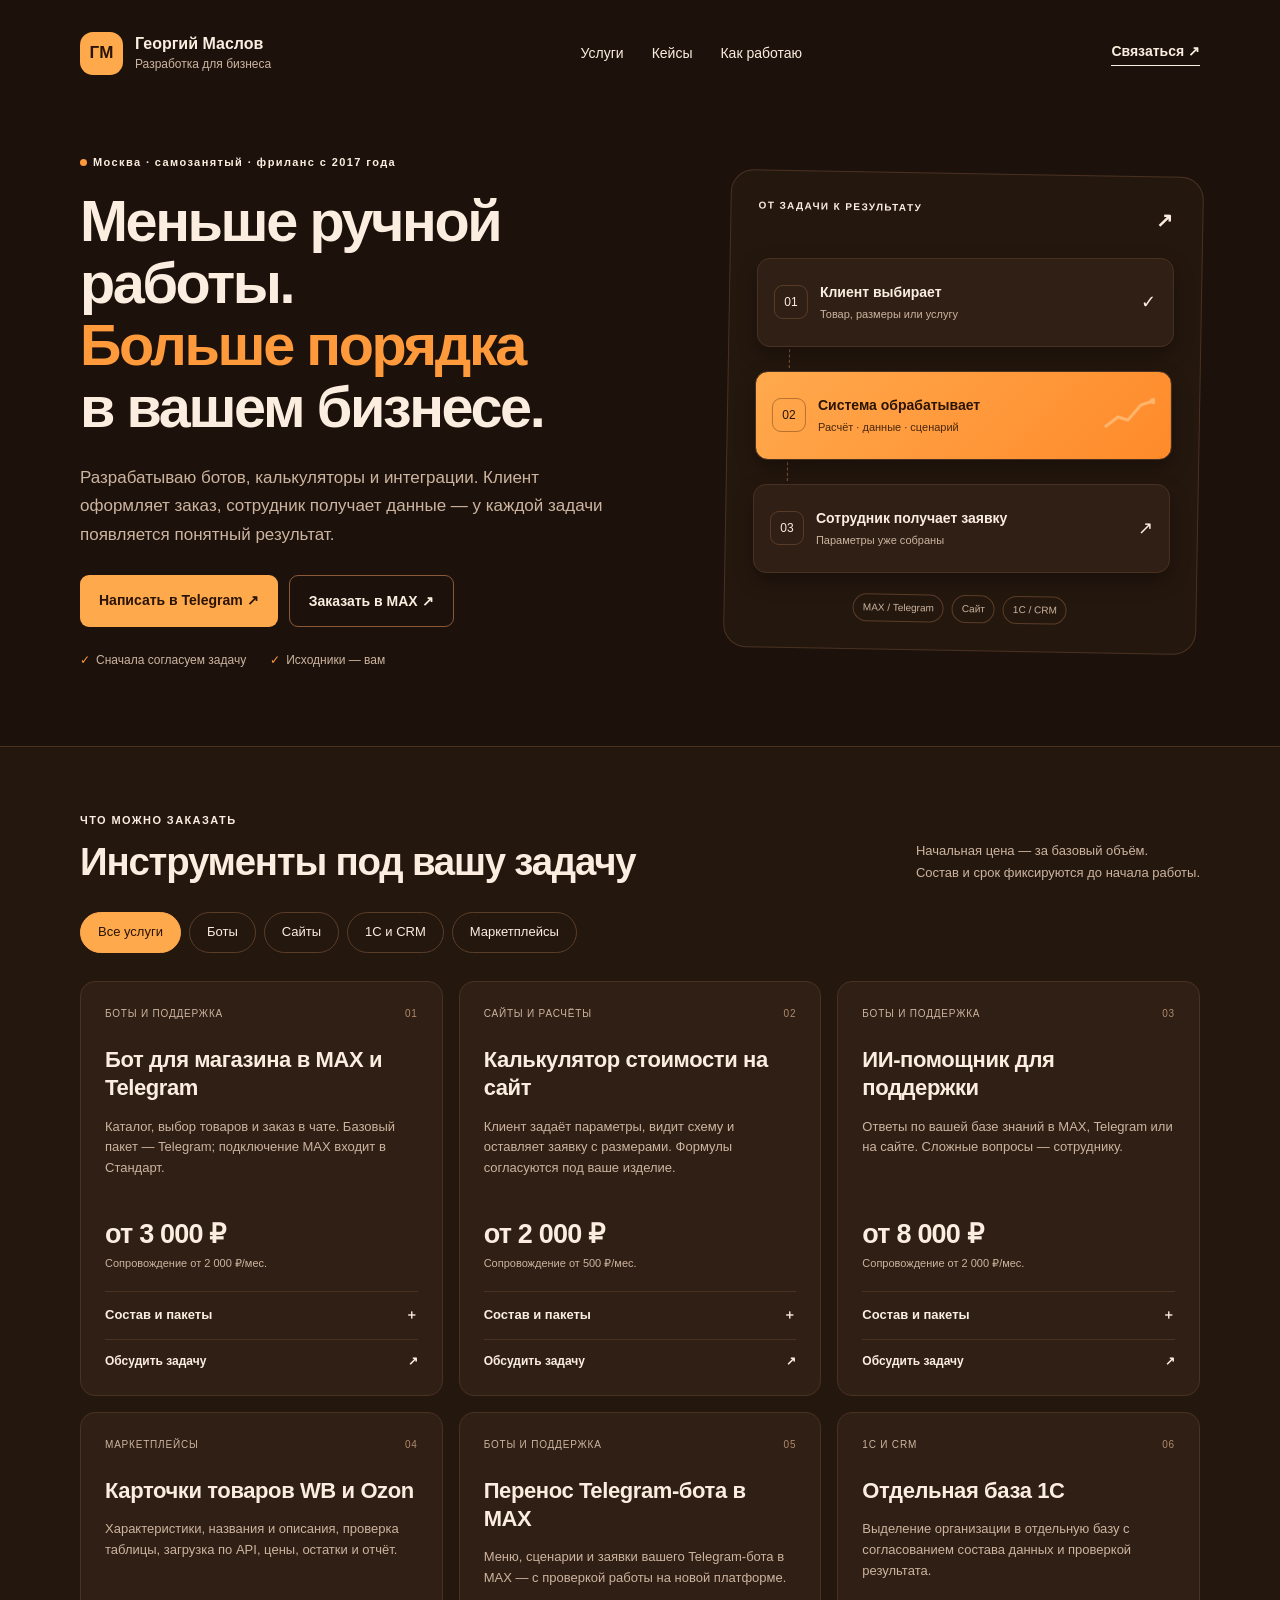
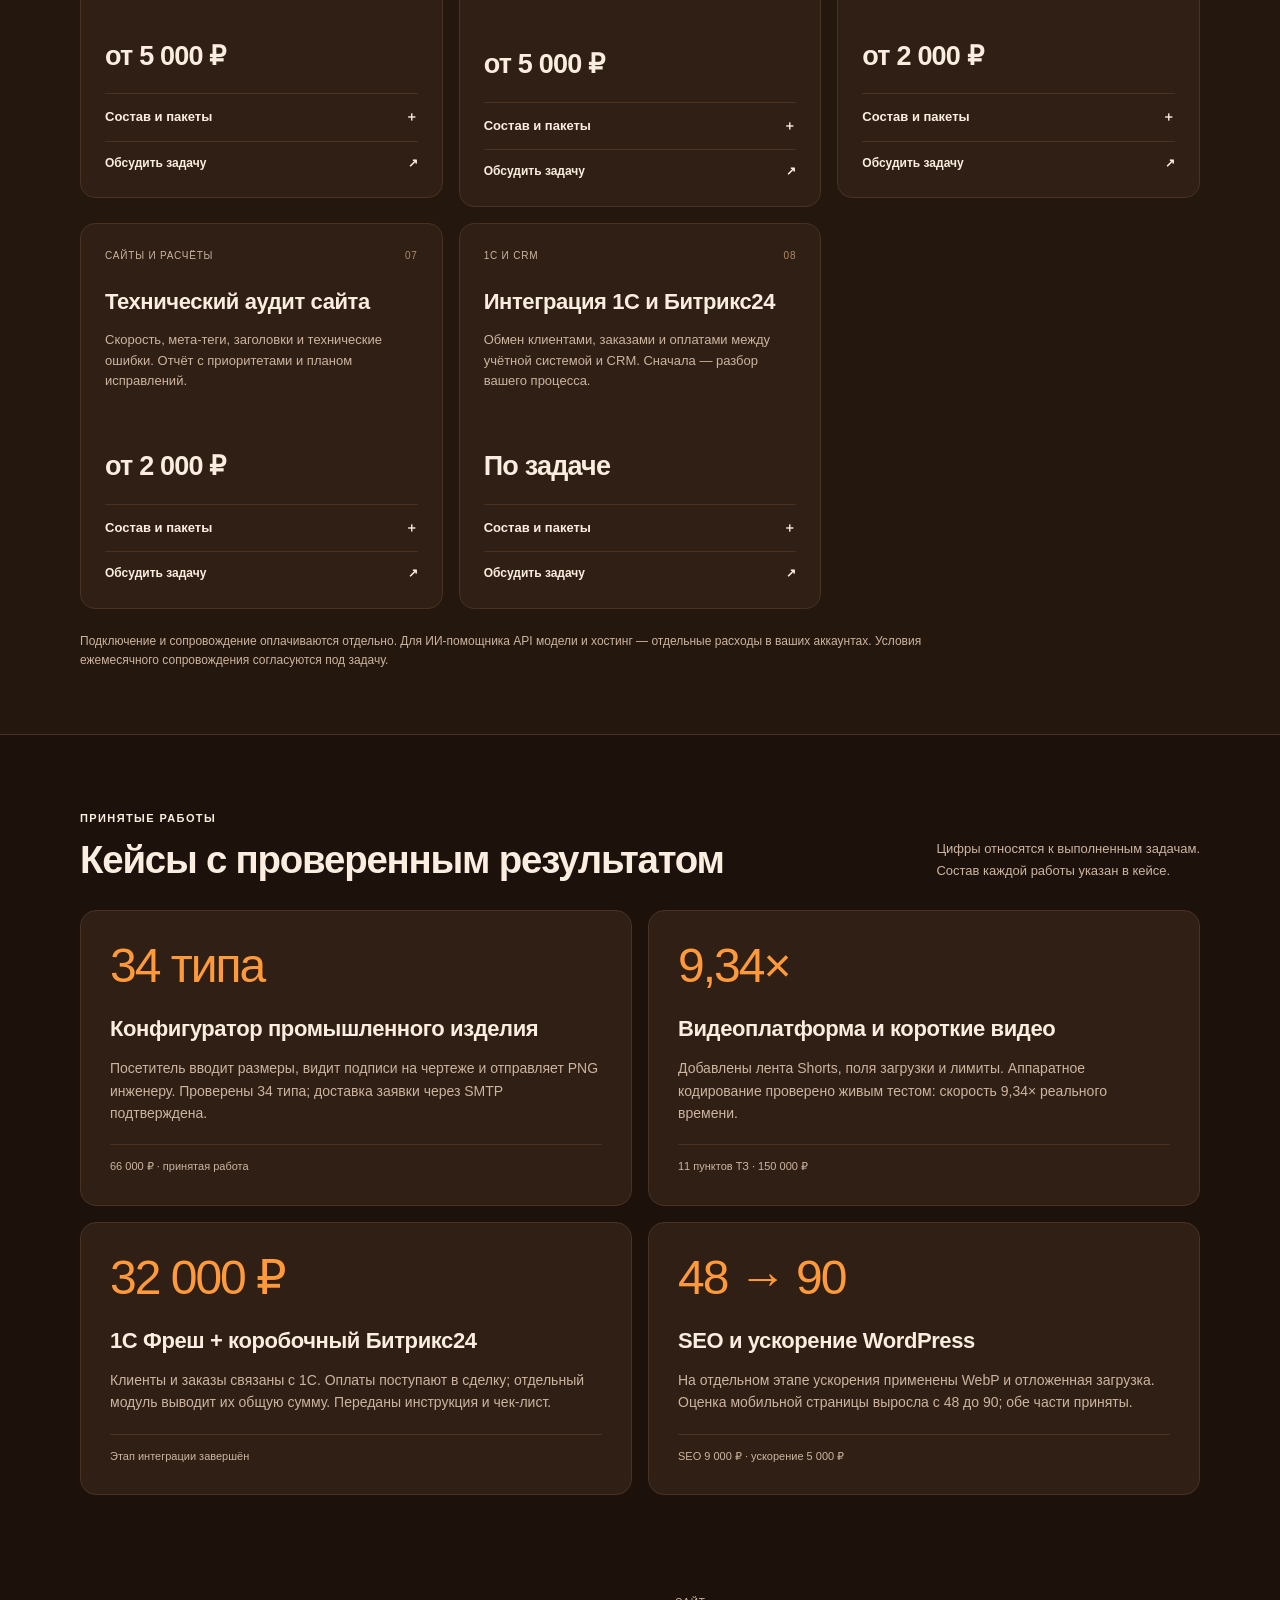
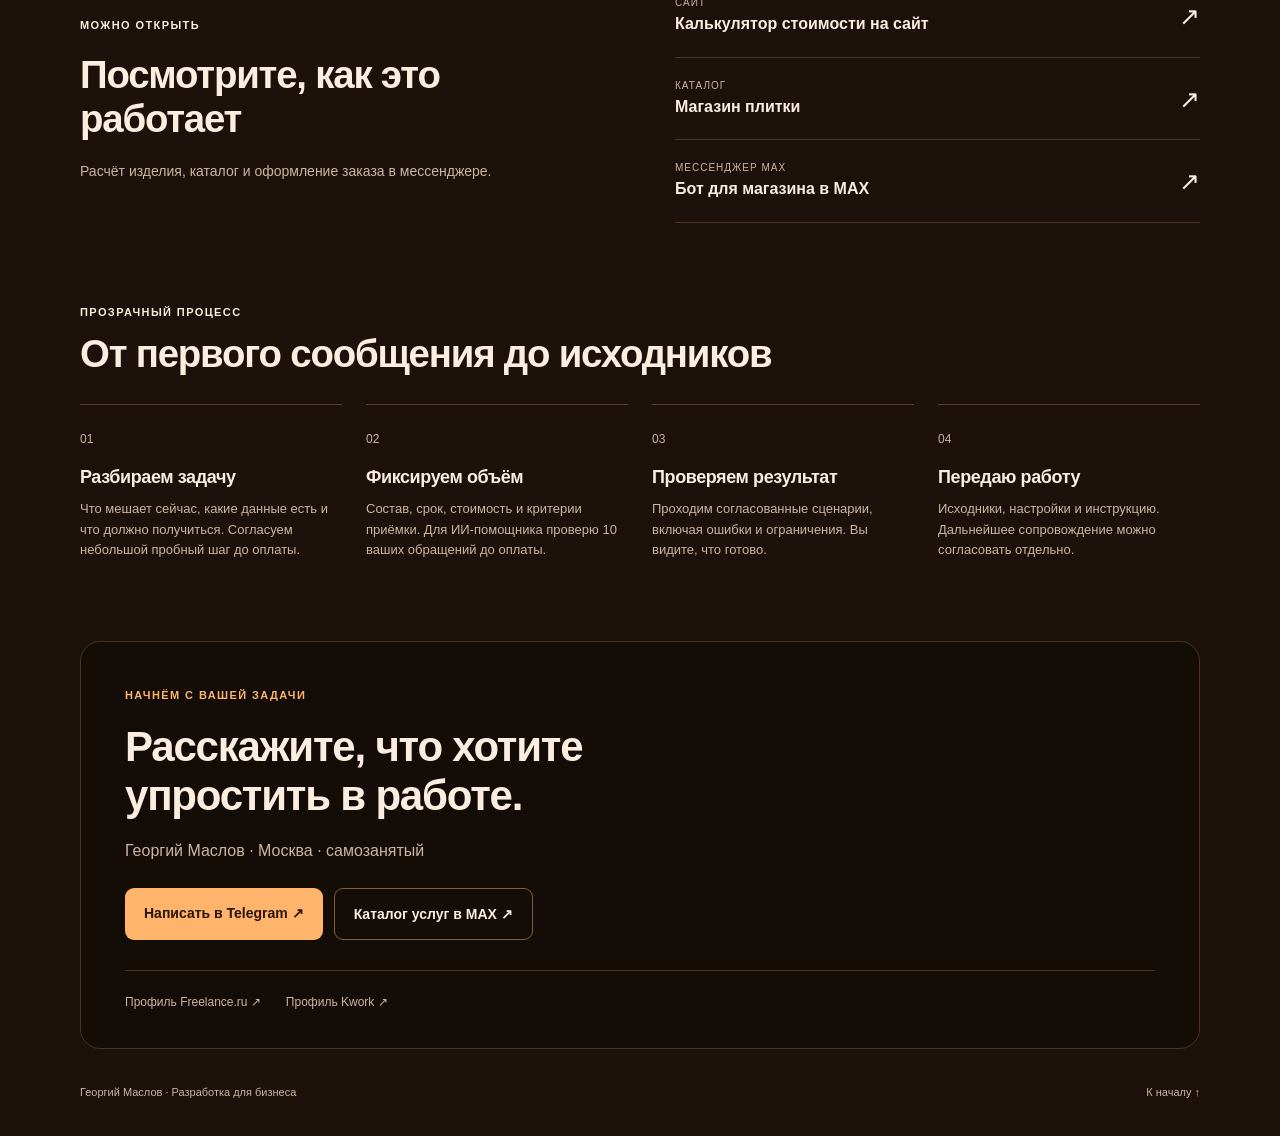
==== commit 53d0c5ed: "theme-color тёмный" ====
--- a/index.html
+++ b/index.html
@@ -1,5 +1,5 @@
 <!doctype html>
-<html lang="ru"><head><meta charset="utf-8"><meta name="viewport" content="width=device-width,initial-scale=1"><meta name="theme-color" content="#3b1d0b">
+<html lang="ru"><head><meta charset="utf-8"><meta name="viewport" content="width=device-width,initial-scale=1"><meta name="theme-color" content="#1c120b">
 <title>Бот для магазина в MAX, калькулятор на сайт, интеграция 1С — Георгий Маслов</title>
 <meta name="description" content="Георгий Маслов, разработчик в Москве. Боты для магазина в MAX и Telegram, калькулятор стоимости на сайт, интеграция 1С и Битрикс24, карточки WB/Ozon. Цены и кейсы.">
 <meta name="robots" content="index,follow"><meta property="og:type" content="website"><meta property="og:locale" content="ru_RU"><meta property="og:title" content="Георгий Маслов — цифровые инструменты для бизнеса"><meta property="og:description" content="Боты, калькуляторы, 1С и маркетплейсы. Согласованный объём, проверка результата, исходники.">
--- a/style.css
+++ b/style.css
@@ -1,2 +1,4 @@
 
-:root{--ink:#3b1d0b;--muted:#6e5a4c;--bg:#fbf6f0;--paper:#fff;--line:#ecdccd;--lime:#ffb46b;--soft:#fbe9d8}*{box-sizing:border-box}html{scroll-behavior:smooth;scroll-padding-top:20px}body{margin:0;background:var(--bg);color:var(--ink);font:16px/1.6 "Segoe UI",Arial,sans-serif}a{color:inherit;text-decoration:none}button{font:inherit;cursor:pointer}a,button,summary{touch-action:manipulation}a:focus-visible,button:focus-visible,summary:focus-visible{outline:3px solid #a85a14;outline-offset:5px}h1,h2,h3,p{margin:0}h1{font-size:clamp(40px,4.5vw,62px);line-height:1.08;letter-spacing:-2.4px;font-weight:650}h1 em{font-style:normal;color:#e2620f}h2{font-size:clamp(29px,3vw,39px);line-height:1.16;letter-spacing:-1.2px;font-weight:650}h3{font-size:22px;line-height:1.28;letter-spacing:-.4px}p{color:var(--muted)}.shell{max-width:1192px;margin:auto;padding-left:36px;padding-right:36px}.header{height:106px;display:flex;align-items:center;justify-content:space-between;gap:24px}.brand{display:flex;align-items:center;gap:12px;font-weight:650;line-height:1.4}.brand small{display:block;font-size:12px;color:var(--muted);font-weight:400}.monogram{display:grid;place-items:center;width:43px;height:43px;background:var(--ink);border-radius:13px;color:var(--lime);font-size:17px}.header nav{display:flex;gap:28px;font-size:14px}.header-link{font-size:14px;font-weight:650;border-bottom:1px solid;padding-bottom:3px}.hero{padding-top:47px;padding-bottom:76px;display:grid;grid-template-columns:1.26fr 1fr;gap:52px;align-items:center}.eyebrow{font-size:11px;font-weight:700;letter-spacing:1.4px;line-height:1.7;margin-bottom:18px}.dot{display:inline-block;width:7px;height:7px;border-radius:50%;background:#d9560b;margin-right:6px}.lead{font-size:17px;line-height:1.65;margin:26px 0;max-width:540px}.buttons{display:flex;gap:11px;flex-wrap:wrap}.button{padding:14px 19px;border-radius:9px;font-size:14px;font-weight:650;text-align:center;display:inline-block}.primary{background:var(--ink);color:white}.secondary{border:1px solid #d2ad90}.hero-foot{display:flex;gap:24px;color:var(--muted);font-size:12px;margin-top:24px}.hero-foot span:before{content:'✓';margin-right:6px;color:#e2620f}.workflow{padding:27px;background:#f8e4d1;border:1px solid #f3dcc6;border-radius:23px;transform:rotate(1deg)}.flow-label{display:flex;justify-content:space-between;font-size:10px;letter-spacing:1.4px;font-weight:700;margin-bottom:25px}.flow-label span{font-size:20px}.flow-card{background:white;border:1px solid #f5dec9;padding:22px 16px;display:flex;align-items:center;gap:12px;border-radius:13px;box-shadow:0 8px 20px #263c2d07;transform:rotate(-1deg)}.flow-card b{display:block;font-size:14px;font-weight:650}.flow-card small{display:block;font-size:11px;color:var(--muted);margin-top:3px}.flow-icon{font-size:12px;display:grid;place-items:center;flex-shrink:0;width:34px;height:34px;border:1px solid #f3dcc6;border-radius:9px}.flow-status{margin-left:auto;font-size:18px}.flow-line{height:24px;border-left:1px dashed #c08455;margin-left:33px}.feature{background:var(--ink);color:white}.feature .flow-icon{border-color:#9a6c4c;color:var(--lime)}.feature small{color:#e8c8b0}.feature svg{margin-left:auto;flex-shrink:0}.flow-bottom{display:flex;gap:8px;margin-top:22px;font-size:10px;color:#8a4a1f;justify-content:center}.flow-bottom span{padding:5px 9px;border:1px solid #ecccb0;border-radius:20px}.services-section{background:#fcefe2;border-top:1px solid var(--line);border-bottom:1px solid var(--line);padding:64px 0}.section-head{display:flex;justify-content:space-between;align-items:end;gap:24px;margin-bottom:28px}.section-head p{font-size:13px;line-height:1.7}.section-head .eyebrow{margin-bottom:10px}.filters{display:flex;gap:8px;flex-wrap:wrap;margin:28px 0}.filters button{border:1px solid #efd2b8;background:transparent;border-radius:25px;font-size:13px;padding:9px 17px;color:var(--ink)}.filters button.active{background:var(--ink);color:white;border-color:var(--ink)}.services-grid{display:grid;grid-template-columns:repeat(3,minmax(0,1fr));gap:16px;align-items:start}.service{border:1px solid #f5dfca;border-radius:15px;background:white;padding:24px;display:flex;flex-direction:column;min-height:386px}.service[hidden]{display:none}.card-top{display:flex;justify-content:space-between;font-size:10px;text-transform:uppercase;letter-spacing:.8px;color:var(--muted);margin-bottom:24px}.number{color:#b8896a}.service h2.service-heading{font-size:22px;line-height:1.28;letter-spacing:-.4px}.service>p{font-size:13px;margin:14px 0 18px;min-height:82px}.price{margin-top:auto;margin-bottom:19px;display:flex;flex-direction:column;gap:3px}.price>strong{font-size:27px;letter-spacing:-.8px;line-height:1.3}.monthly{font-size:11px;color:var(--muted)}details{border-top:1px solid var(--line)}summary{cursor:pointer;list-style:none;font-size:13px;font-weight:600;display:flex;justify-content:space-between;padding:13px 0}summary::-webkit-details-marker{display:none}.package{padding:13px 0;border-top:1px solid var(--line);font-size:12px}.package strong{display:flex;justify-content:space-between;gap:6px}.package p{margin:9px 0;font-size:12px}.package small{color:var(--muted)}.service-cta{font-size:12px;display:flex;justify-content:space-between;padding-top:12px;border-top:1px solid var(--line);font-weight:650}.fine-print{font-size:12px;margin-top:23px;max-width:850px}.section{padding-top:74px;padding-bottom:6px}.cases-grid{display:grid;grid-template-columns:repeat(2,minmax(0,1fr));gap:16px}.case{background:white;border:1px solid var(--line);border-radius:16px;padding:29px}.case-number{font-size:48px;line-height:1.1;letter-spacing:-2px;margin-bottom:22px;color:#e2620f}.case p{font-size:14px;margin:14px 0 20px}.case small{font-size:11px;color:var(--muted);border-top:1px solid var(--line);padding-top:13px;display:block}.live{display:grid;grid-template-columns:1fr 1fr;gap:70px;align-items:center}.live p{font-size:14px;margin-top:18px}.live-links a{display:flex;justify-content:space-between;align-items:center;padding:20px 0;border-bottom:1px solid var(--line);gap:20px}.live-links small{font-size:10px;color:var(--muted);letter-spacing:1px;display:block}.live-links b{font-size:16px;font-weight:600}.live-links a>span:last-child{font-size:25px}.steps{display:grid;grid-template-columns:repeat(4,minmax(0,1fr));gap:24px;list-style:none;padding:0;margin:0}.steps li{border-top:1px solid #cfab8e;padding-top:20px}.steps span{font-size:12px;color:var(--muted)}.steps h3{font-size:18px;margin:15px 0 10px}.steps p{font-size:13px}.contacts{background:var(--ink);color:white;border-radius:20px;margin-top:74px;padding:44px 44px 35px;max-width:1120px}.contacts .eyebrow{color:var(--lime)}.contacts h2{font-size:42px}.contacts p{color:#e7c7ae;margin:18px 0 24px}.lime{background:var(--lime);color:var(--ink)}.outline{border:1px solid #b07d5a;color:white}.profile-links{display:flex;gap:25px;border-top:1px solid #7a4a2a;padding-top:22px;margin-top:30px;font-size:12px;color:#f2dccb}.footer{display:flex;justify-content:space-between;font-size:11px;color:var(--muted);padding-top:35px;padding-bottom:35px}.skip{position:absolute;left:-10000px}.skip:focus{left:10px;top:10px;background:white;z-index:10;padding:15px}@media(max-width:1000px){.hero{gap:25px}.hero h1{font-size:48px}.header nav{gap:16px}.services-grid{grid-template-columns:repeat(2,minmax(0,1fr))}.flow-card{padding:18px 12px}.flow-card b{font-size:12px}.workflow{padding:20px}.hero-foot{gap:15px}.live{gap:30px}.contacts{margin-left:36px;margin-right:36px}.steps{grid-template-columns:repeat(2,minmax(0,1fr))}}@media(max-width:650px){.shell{padding-left:22px;padding-right:22px}.header{height:84px;gap:12px}.header nav{display:none}.brand{font-size:14px}.header-link{font-size:12px}.monogram{width:36px;height:36px;font-size:14px}.hero{grid-template-columns:1fr;padding-top:26px;padding-bottom:40px;gap:33px}.hero h1{font-size:44px;letter-spacing:-1.8px}.eyebrow{font-size:9px;letter-spacing:1px}.lead{font-size:15px;margin:22px 0}.hero .buttons{display:grid;grid-template-columns:1fr}.button{font-size:14px;padding:14px 16px}.hero-foot{font-size:11px;gap:15px;margin-top:19px}.workflow{transform:none;padding:21px}.flow-card{padding:18px 14px}.flow-card b{font-size:14px}.flow-card small{font-size:11px}.flow-line{height:18px}.services-section{padding:42px 0}.section-head{display:block;margin-bottom:23px}.section-head p{margin-top:16px}.section-head h2{font-size:31px}.filters{gap:7px;margin:22px 0}.filters button{font-size:12px;padding:8px 13px}.services-grid,.cases-grid{grid-template-columns:1fr}.service{padding:24px;min-height:0}.service h2.service-heading{font-size:22px;line-height:1.28;letter-spacing:-.4px}.service>p{min-height:0;margin:14px 0 20px}.card-top{margin-bottom:19px}.service h3{font-size:24px}.price{margin-top:0}.section{padding-top:45px}.case{padding:25px}.case-number{font-size:44px}.live{grid-template-columns:1fr;gap:13px}.live-links b{font-size:15px}.steps{gap:24px 18px}.steps h3{font-size:17px}.steps p{font-size:12px}.contacts{margin:45px 15px 0;padding:30px 23px;border-radius:16px}.contacts h2{font-size:33px}.contacts .buttons{display:grid;grid-template-columns:1fr}.profile-links{gap:18px;flex-wrap:wrap}.footer{gap:20px;font-size:10px}.footer>span{max-width:220px}}@media(prefers-reduced-motion:reduce){html{scroll-behavior:auto}}
+:root{color-scheme:dark;--accent:#ffa94d;--accent2:#ff8a2a;--ink:#fbeee0;--muted:#cdb4a0;--bg:#1c120b;--paper:#2a1b11;--line:#4a3222;--lime:#ffb46b;--soft:#24170e;--dark:#140c07}*{box-sizing:border-box}html{scroll-behavior:smooth;scroll-padding-top:20px}body{margin:0;background:var(--bg);color:var(--ink);font:16px/1.6 "Segoe UI",Arial,sans-serif}a{color:inherit;text-decoration:none}button{font:inherit;cursor:pointer}a,button,summary{touch-action:manipulation}a:focus-visible,button:focus-visible,summary:focus-visible{outline:3px solid #ffa94d;outline-offset:5px}h1,h2,h3,p{margin:0}h1{font-size:clamp(40px,4.5vw,62px);line-height:1.08;letter-spacing:-2.4px;font-weight:650}h1 em{font-style:normal;color:#ff9a3c}h2{font-size:clamp(29px,3vw,39px);line-height:1.16;letter-spacing:-1.2px;font-weight:650}h3{font-size:22px;line-height:1.28;letter-spacing:-.4px}p{color:var(--muted)}.shell{max-width:1192px;margin:auto;padding-left:36px;padding-right:36px}.header{height:106px;display:flex;align-items:center;justify-content:space-between;gap:24px}.brand{display:flex;align-items:center;gap:12px;font-weight:650;line-height:1.4}.brand small{display:block;font-size:12px;color:var(--muted);font-weight:400}.monogram{display:grid;place-items:center;width:43px;height:43px;background:var(--accent);border-radius:13px;color:#2a1406;font-size:17px}.header nav{display:flex;gap:28px;font-size:14px}.header-link{font-size:14px;font-weight:650;border-bottom:1px solid;padding-bottom:3px}.hero{padding-top:47px;padding-bottom:76px;display:grid;grid-template-columns:1.26fr 1fr;gap:52px;align-items:center}.eyebrow{font-size:11px;font-weight:700;letter-spacing:1.4px;line-height:1.7;margin-bottom:18px}.dot{display:inline-block;width:7px;height:7px;border-radius:50%;background:#ff9a3c;margin-right:6px}.lead{font-size:17px;line-height:1.65;margin:26px 0;max-width:540px}.buttons{display:flex;gap:11px;flex-wrap:wrap}.button{padding:14px 19px;border-radius:9px;font-size:14px;font-weight:650;text-align:center;display:inline-block}.primary{background:var(--accent);color:#2a1406}.secondary{border:1px solid #8a5a38}.hero-foot{display:flex;gap:24px;color:var(--muted);font-size:12px;margin-top:24px}.hero-foot span:before{content:'✓';margin-right:6px;color:#ff9a3c}.workflow{padding:27px;background:#24170e;border:1px solid #4a3222;border-radius:23px;transform:rotate(1deg)}.flow-label{display:flex;justify-content:space-between;font-size:10px;letter-spacing:1.4px;font-weight:700;margin-bottom:25px}.flow-label span{font-size:20px}.flow-card{background:#2f1f14;border:1px solid #4a3222;padding:22px 16px;display:flex;align-items:center;gap:12px;border-radius:13px;box-shadow:0 8px 20px #0000004d;transform:rotate(-1deg)}.flow-card b{display:block;font-size:14px;font-weight:650}.flow-card small{display:block;font-size:11px;color:var(--muted);margin-top:3px}.flow-icon{font-size:12px;display:grid;place-items:center;flex-shrink:0;width:34px;height:34px;border:1px solid #5a3d29;border-radius:9px}.flow-status{margin-left:auto;font-size:18px}.flow-line{height:24px;border-left:1px dashed #8a5a38;margin-left:33px}.feature{background:linear-gradient(135deg,var(--accent),var(--accent2));color:#2a1406}.feature .flow-icon{border-color:#2a140655;color:#2a1406}.feature small{color:#4a2810}.feature svg{margin-left:auto;flex-shrink:0}.flow-bottom{display:flex;gap:8px;margin-top:22px;font-size:10px;color:#cdb4a0;justify-content:center}.flow-bottom span{padding:5px 9px;border:1px solid #5a3d29;border-radius:20px}.services-section{background:#24170e;border-top:1px solid var(--line);border-bottom:1px solid var(--line);padding:64px 0}.section-head{display:flex;justify-content:space-between;align-items:end;gap:24px;margin-bottom:28px}.section-head p{font-size:13px;line-height:1.7}.section-head .eyebrow{margin-bottom:10px}.filters{display:flex;gap:8px;flex-wrap:wrap;margin:28px 0}.filters button{border:1px solid #5a3d29;background:transparent;border-radius:25px;font-size:13px;padding:9px 17px;color:var(--ink)}.filters button.active{background:var(--accent);color:#2a1406;border-color:var(--accent)}.services-grid{display:grid;grid-template-columns:repeat(3,minmax(0,1fr));gap:16px;align-items:start}.service{border:1px solid #4a3222;border-radius:15px;background:#2f1f14;padding:24px;display:flex;flex-direction:column;min-height:386px}.service[hidden]{display:none}.card-top{display:flex;justify-content:space-between;font-size:10px;text-transform:uppercase;letter-spacing:.8px;color:var(--muted);margin-bottom:24px}.number{color:#b08a6c}.service h2.service-heading{font-size:22px;line-height:1.28;letter-spacing:-.4px}.service>p{font-size:13px;margin:14px 0 18px;min-height:82px}.price{margin-top:auto;margin-bottom:19px;display:flex;flex-direction:column;gap:3px}.price>strong{font-size:27px;letter-spacing:-.8px;line-height:1.3}.monthly{font-size:11px;color:var(--muted)}details{border-top:1px solid var(--line)}summary{cursor:pointer;list-style:none;font-size:13px;font-weight:600;display:flex;justify-content:space-between;padding:13px 0}summary::-webkit-details-marker{display:none}.package{padding:13px 0;border-top:1px solid var(--line);font-size:12px}.package strong{display:flex;justify-content:space-between;gap:6px}.package p{margin:9px 0;font-size:12px}.package small{color:var(--muted)}.service-cta{font-size:12px;display:flex;justify-content:space-between;padding-top:12px;border-top:1px solid var(--line);font-weight:650}.fine-print{font-size:12px;margin-top:23px;max-width:850px}.section{padding-top:74px;padding-bottom:6px}.cases-grid{display:grid;grid-template-columns:repeat(2,minmax(0,1fr));gap:16px}.case{background:#2f1f14;border:1px solid var(--line);border-radius:16px;padding:29px}.case-number{font-size:48px;line-height:1.1;letter-spacing:-2px;margin-bottom:22px;color:#ff9a3c}.case p{font-size:14px;margin:14px 0 20px}.case small{font-size:11px;color:var(--muted);border-top:1px solid var(--line);padding-top:13px;display:block}.live{display:grid;grid-template-columns:1fr 1fr;gap:70px;align-items:center}.live p{font-size:14px;margin-top:18px}.live-links a{display:flex;justify-content:space-between;align-items:center;padding:20px 0;border-bottom:1px solid var(--line);gap:20px}.live-links small{font-size:10px;color:var(--muted);letter-spacing:1px;display:block}.live-links b{font-size:16px;font-weight:600}.live-links a>span:last-child{font-size:25px}.steps{display:grid;grid-template-columns:repeat(4,minmax(0,1fr));gap:24px;list-style:none;padding:0;margin:0}.steps li{border-top:1px solid #5a3d29;padding-top:20px}.steps span{font-size:12px;color:var(--muted)}.steps h3{font-size:18px;margin:15px 0 10px}.steps p{font-size:13px}.contacts{background:var(--dark);color:var(--ink);border:1px solid var(--line);border-radius:20px;margin-top:74px;padding:44px 44px 35px;max-width:1120px}.contacts .eyebrow{color:var(--lime)}.contacts h2{font-size:42px}.contacts p{color:#cdb4a0;margin:18px 0 24px}.lime{background:var(--lime);color:#2a1406}.outline{border:1px solid #8a5a38;color:var(--ink)}.profile-links{display:flex;gap:25px;border-top:1px solid #4a3222;padding-top:22px;margin-top:30px;font-size:12px;color:#cdb4a0}.footer{display:flex;justify-content:space-between;font-size:11px;color:var(--muted);padding-top:35px;padding-bottom:35px}.skip{position:absolute;left:-10000px}.skip:focus{left:10px;top:10px;background:#2a1b11;z-index:10;padding:15px}@media(max-width:1000px){.hero{gap:25px}.hero h1{font-size:48px}.header nav{gap:16px}.services-grid{grid-template-columns:repeat(2,minmax(0,1fr))}.flow-card{padding:18px 12px}.flow-card b{font-size:12px}.workflow{padding:20px}.hero-foot{gap:15px}.live{gap:30px}.contacts{margin-left:36px;margin-right:36px}.steps{grid-template-columns:repeat(2,minmax(0,1fr))}}@media(max-width:650px){.shell{padding-left:22px;padding-right:22px}.header{height:84px;gap:12px}.header nav{display:none}.brand{font-size:14px}.header-link{font-size:12px}.monogram{width:36px;height:36px;font-size:14px}.hero{grid-template-columns:1fr;padding-top:26px;padding-bottom:40px;gap:33px}.hero h1{font-size:44px;letter-spacing:-1.8px}.eyebrow{font-size:9px;letter-spacing:1px}.lead{font-size:15px;margin:22px 0}.hero .buttons{display:grid;grid-template-columns:1fr}.button{font-size:14px;padding:14px 16px}.hero-foot{font-size:11px;gap:15px;margin-top:19px}.workflow{transform:none;padding:21px}.flow-card{padding:18px 14px}.flow-card b{font-size:14px}.flow-card small{font-size:11px}.flow-line{height:18px}.services-section{padding:42px 0}.section-head{display:block;margin-bottom:23px}.section-head p{margin-top:16px}.section-head h2{font-size:31px}.filters{gap:7px;margin:22px 0}.filters button{font-size:12px;padding:8px 13px}.services-grid,.cases-grid{grid-template-columns:1fr}.service{padding:24px;min-height:0}.service h2.service-heading{font-size:22px;line-height:1.28;letter-spacing:-.4px}.service>p{min-height:0;margin:14px 0 20px}.card-top{margin-bottom:19px}.service h3{font-size:24px}.price{margin-top:0}.section{padding-top:45px}.case{padding:25px}.case-number{font-size:44px}.live{grid-template-columns:1fr;gap:13px}.live-links b{font-size:15px}.steps{gap:24px 18px}.steps h3{font-size:17px}.steps p{font-size:12px}.contacts{margin:45px 15px 0;padding:30px 23px;border-radius:16px}.contacts h2{font-size:33px}.contacts .buttons{display:grid;grid-template-columns:1fr}.profile-links{gap:18px;flex-wrap:wrap}.footer{gap:20px;font-size:10px}.footer>span{max-width:220px}}@media(prefers-reduced-motion:reduce){html{scroll-behavior:auto}}
+
+.primary:hover{background:#ffc078}
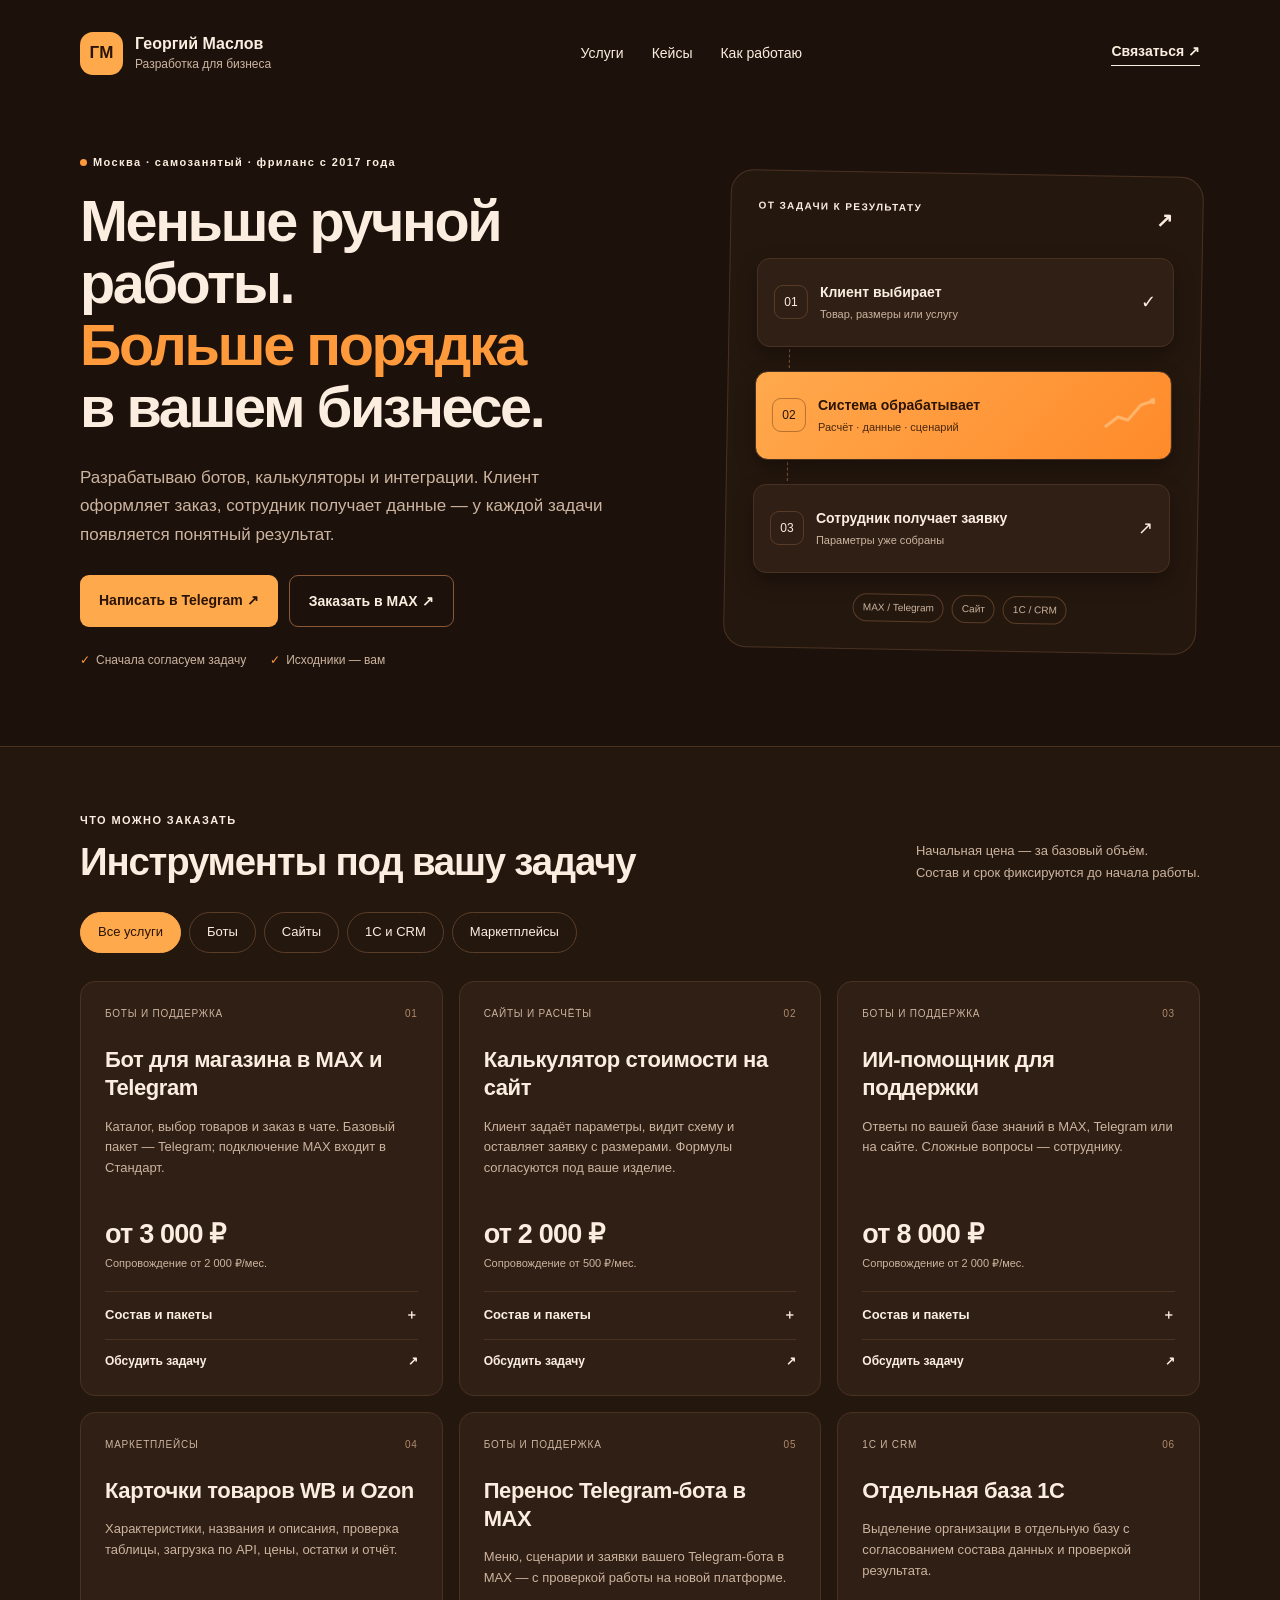
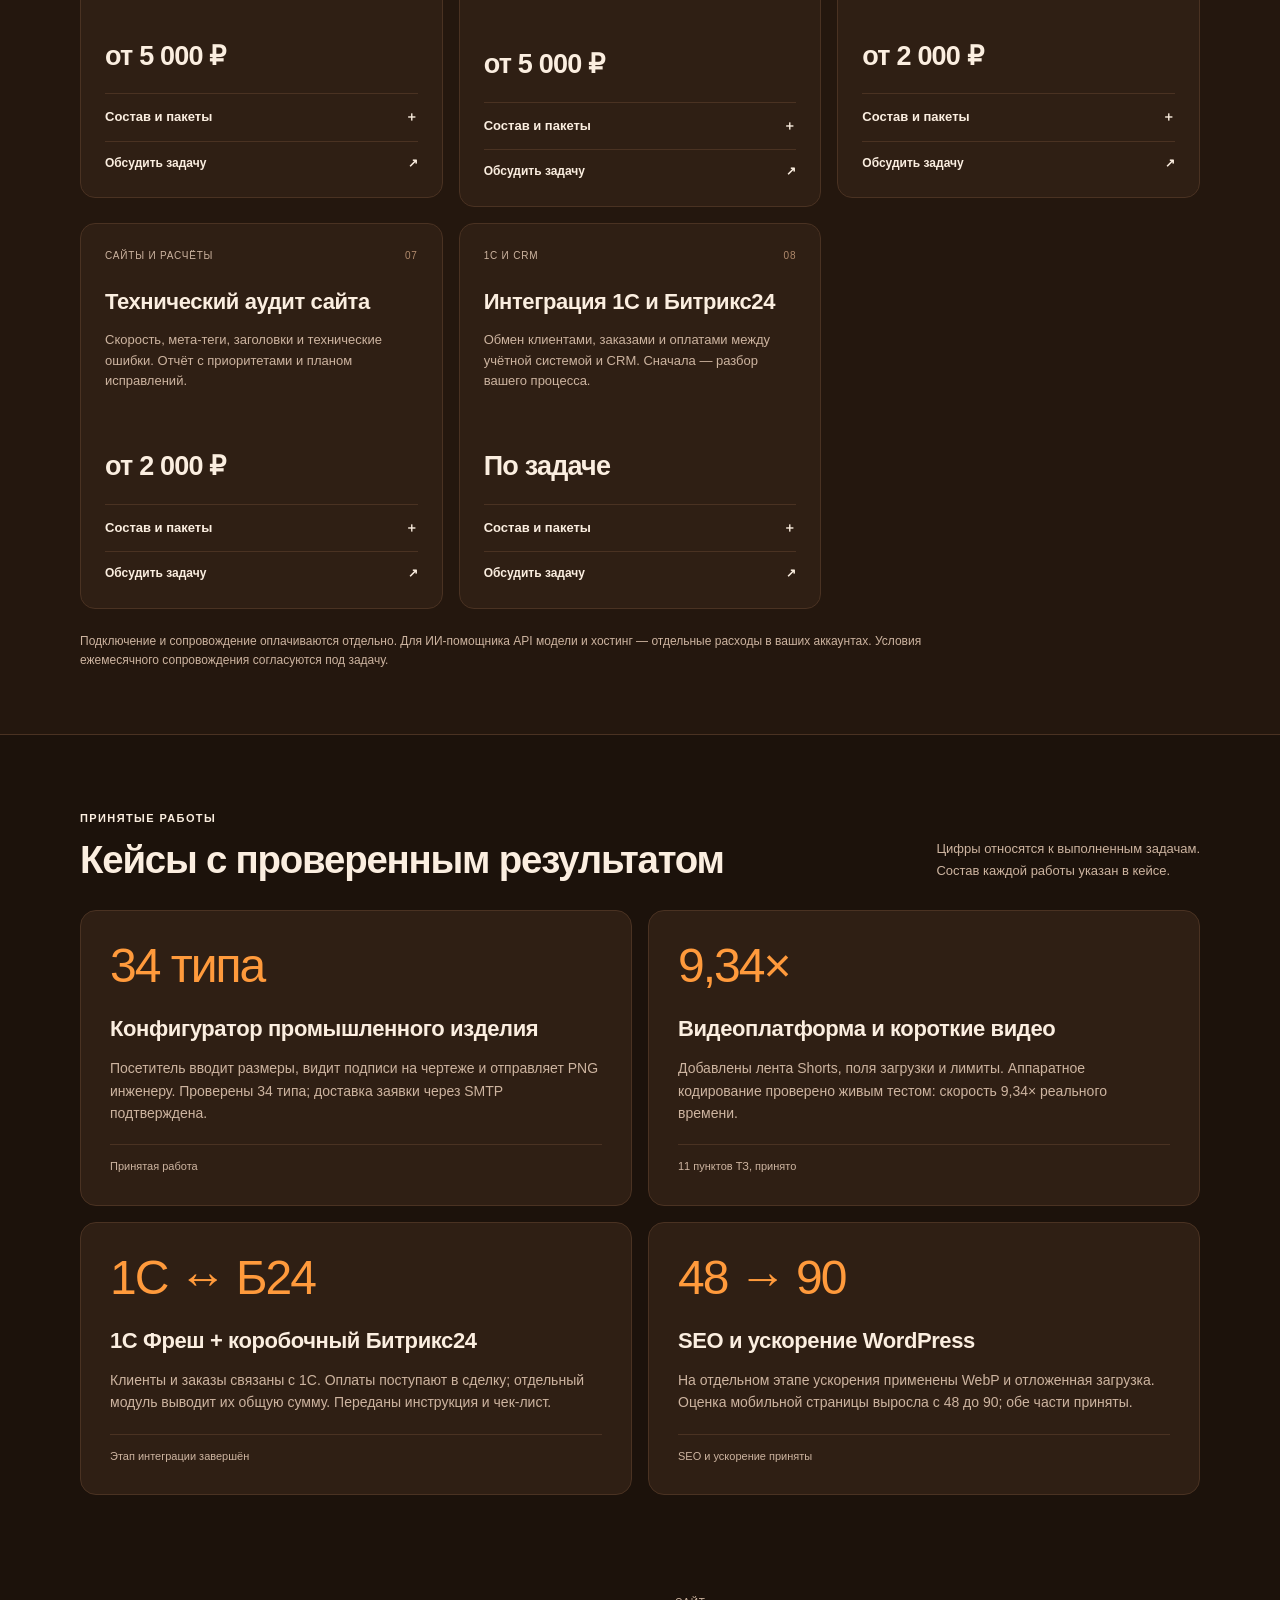
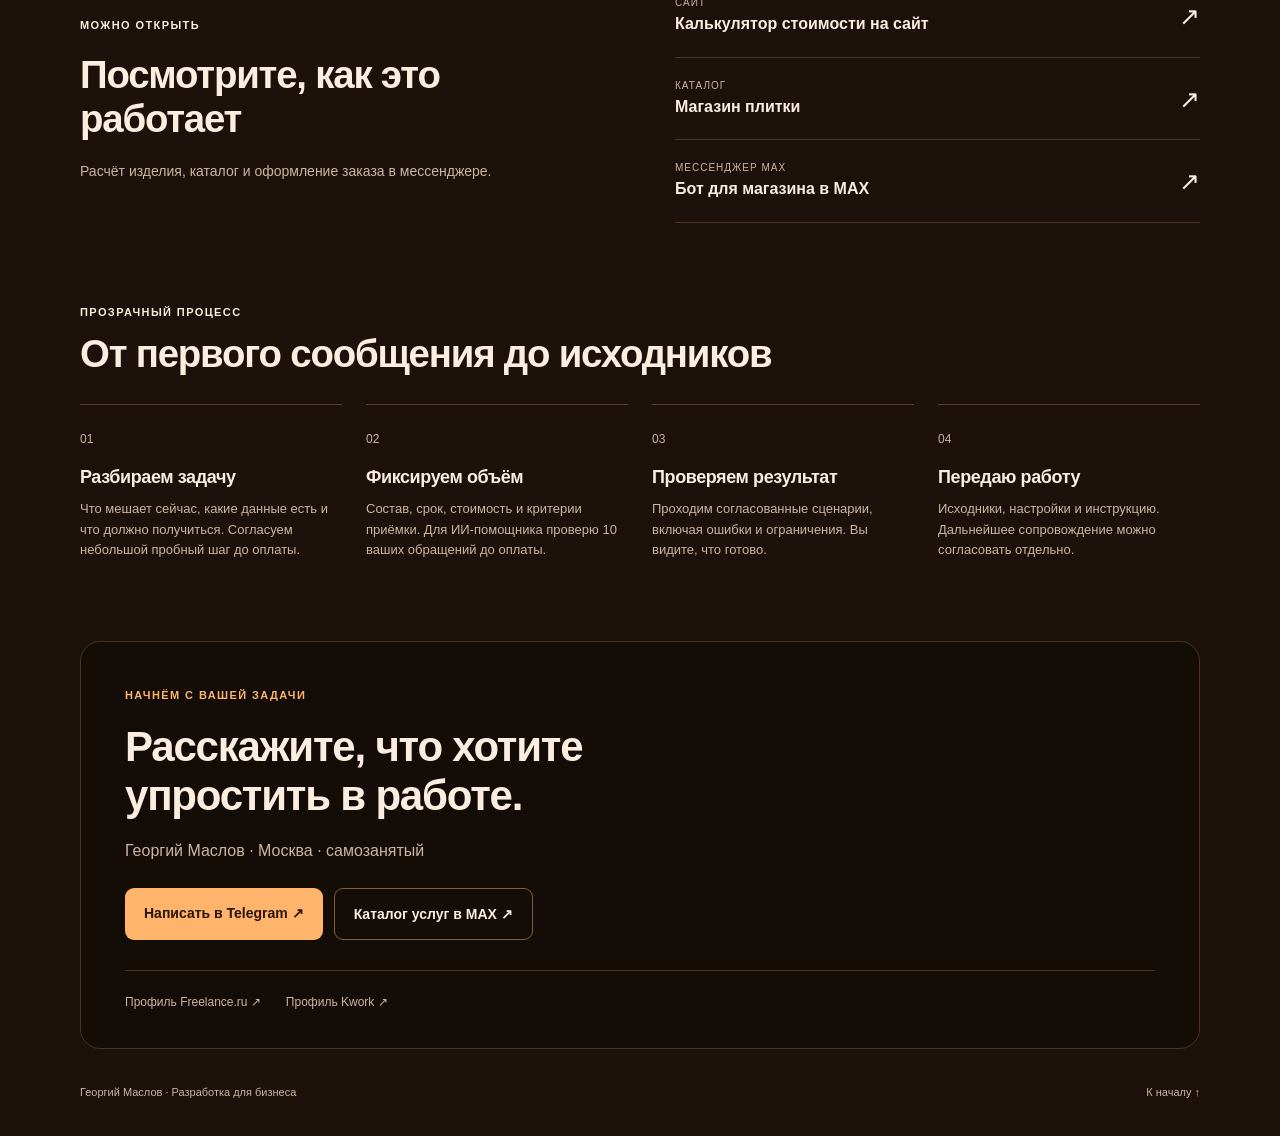
==== commit 0603308a: "Убраны цены прежних работ из кейсов (слово владельца 16.11)" ====
--- a/index.html
+++ b/index.html
@@ -1,20 +1,20 @@
-<!doctype html>
-<html lang="ru"><head><meta charset="utf-8"><meta name="viewport" content="width=device-width,initial-scale=1"><meta name="theme-color" content="#1c120b">
-<title>Бот для магазина в MAX, калькулятор на сайт, интеграция 1С — Георгий Маслов</title>
-<meta name="description" content="Георгий Маслов, разработчик в Москве. Боты для магазина в MAX и Telegram, калькулятор стоимости на сайт, интеграция 1С и Битрикс24, карточки WB/Ozon. Цены и кейсы.">
-<meta name="robots" content="index,follow"><meta property="og:type" content="website"><meta property="og:locale" content="ru_RU"><meta property="og:title" content="Георгий Маслов — цифровые инструменты для бизнеса"><meta property="og:description" content="Боты, калькуляторы, 1С и маркетплейсы. Согласованный объём, проверка результата, исходники.">
-<link rel="icon" href="data:image/svg+xml,%3Csvg xmlns='http://www.w3.org/2000/svg' viewBox='0 0 64 64'%3E%3Crect width='64' height='64' rx='16' fill='%233b1d0b'/%3E%3Ctext x='32' y='42' text-anchor='middle' font-size='30' fill='%23ffb46b' font-family='Arial'%3EГМ%3C/text%3E%3C/svg%3E">
-<link rel="stylesheet" href="style.css"><script type="application/ld+json">{"@context": "https://schema.org", "@graph": [{"@type": "Person", "@id": "#georgiy", "name": "Георгий Маслов", "jobTitle": "Разработчик", "address": {"@type": "PostalAddress", "addressLocality": "Москва", "addressCountry": "RU"}, "sameAs": ["https://freelance.ru/georgiymaslov", "https://kwork.ru/user/georgiy_maslov", "https://t.me/georgiy_maslov81"]}, {"@type": "Service", "name": "Бот для магазина в MAX и Telegram", "description": "Каталог, выбор товаров и заказ в чате. Базовый пакет — Telegram; подключение MAX входит в Стандарт.", "provider": {"@id": "#georgiy"}, "areaServed": {"@type": "City", "name": "Москва"}, "offers": {"@type": "Offer", "price": 3000, "priceCurrency": "RUB", "description": "Начальная стоимость базового пакета; состав согласуется до начала работ"}}, {"@type": "Service", "name": "Калькулятор стоимости на сайт", "description": "Клиент задаёт параметры, видит схему и оставляет заявку с размерами. Формулы согласуются под ваше изделие.", "provider": {"@id": "#georgiy"}, "areaServed": {"@type": "City", "name": "Москва"}, "offers": {"@type": "Offer", "price": 2000, "priceCurrency": "RUB", "description": "Начальная стоимость базового пакета; состав согласуется до начала работ"}}, {"@type": "Service", "name": "ИИ-помощник для поддержки", "description": "Ответы по вашей базе знаний в MAX, Telegram или на сайте. Сложные вопросы — сотруднику.", "provider": {"@id": "#georgiy"}, "areaServed": {"@type": "City", "name": "Москва"}, "offers": {"@type": "Offer", "price": 8000, "priceCurrency": "RUB", "description": "Начальная стоимость базового пакета; состав согласуется до начала работ"}}, {"@type": "Service", "name": "Карточки товаров WB и Ozon", "description": "Характеристики, названия и описания, проверка таблицы, загрузка по API, цены, остатки и отчёт.", "provider": {"@id": "#georgiy"}, "areaServed": {"@type": "City", "name": "Москва"}, "offers": {"@type": "Offer", "price": 5000, "priceCurrency": "RUB", "description": "Начальная стоимость базового пакета; состав согласуется до начала работ"}}, {"@type": "Service", "name": "Перенос Telegram-бота в MAX", "description": "Меню, сценарии и заявки вашего Telegram-бота в MAX — с проверкой работы на новой платформе.", "provider": {"@id": "#georgiy"}, "areaServed": {"@type": "City", "name": "Москва"}, "offers": {"@type": "Offer", "price": 5000, "priceCurrency": "RUB", "description": "Начальная стоимость базового пакета; состав согласуется до начала работ"}}, {"@type": "Service", "name": "Отдельная база 1С", "description": "Выделение организации в отдельную базу с согласованием состава данных и проверкой результата.", "provider": {"@id": "#georgiy"}, "areaServed": {"@type": "City", "name": "Москва"}, "offers": {"@type": "Offer", "price": 2000, "priceCurrency": "RUB", "description": "Начальная стоимость базового пакета; состав согласуется до начала работ"}}, {"@type": "Service", "name": "Технический аудит сайта", "description": "Скорость, мета-теги, заголовки и технические ошибки. Отчёт с приоритетами и планом исправлений.", "provider": {"@id": "#georgiy"}, "areaServed": {"@type": "City", "name": "Москва"}, "offers": {"@type": "Offer", "price": 2000, "priceCurrency": "RUB", "description": "Начальная стоимость базового пакета; состав согласуется до начала работ"}}, {"@type": "Service", "name": "Интеграция 1С и Битрикс24", "description": "Обмен клиентами, заказами и оплатами между учётной системой и CRM. Сначала — разбор вашего процесса.", "provider": {"@id": "#georgiy"}, "areaServed": {"@type": "City", "name": "Москва"}}]}</script><script src="app.js" defer></script><!-- YM_ID: после получения ID владельцем вставить код Метрики. Сейчас внешних счётчиков нет. -->
-<!-- Yandex.Metrika counter -->
-<script type="text/javascript">(function(m,e,t,r,i,k,a){m[i]=m[i]||function(){(m[i].a=m[i].a||[]).push(arguments)};m[i].l=1*new Date();for(var j=0;j<document.scripts.length;j++){if(document.scripts[j].src===r){return;}}k=e.createElement(t),a=e.getElementsByTagName(t)[0],k.async=1,k.src=r,a.parentNode.insertBefore(k,a)})(window,document,"script","https://mc.yandex.ru/metrika/tag.js","ym");ym(114264465,"init",{clickmap:true,trackLinks:true,accurateTrackBounce:true,webvisor:true});</script>
-<noscript><div><img src="https://mc.yandex.ru/watch/114264465" style="position:absolute;left:-9999px;" alt=""></div></noscript>
-<!-- /Yandex.Metrika counter -->
-</head><body><a class="skip" href="#main">К содержанию</a>
-<header class="shell header"><a href="#" class="brand"><span class="monogram">ГМ</span><span>Георгий Маслов<small>Разработка для бизнеса</small></span></a><nav aria-label="Главное меню"><a href="#services">Услуги</a><a href="#cases">Кейсы</a><a href="#process">Как работаю</a></nav><a class="header-link" href="#contacts">Связаться ↗</a></header>
-<main id="main"><section class="hero shell"><div class="hero-copy"><div class="eyebrow"><span class="dot"></span>Москва · самозанятый · фриланс с 2017 года</div><h1>Меньше ручной работы.<br><em>Больше порядка</em><br>в вашем бизнесе.</h1><p class="lead">Разрабатываю ботов, калькуляторы и интеграции. Клиент оформляет заказ, сотрудник получает данные — у каждой задачи появляется понятный результат.</p><div class="buttons"><a class="button primary" href="https://t.me/georgiy_maslov81" target="_blank" rel="noopener noreferrer">Написать в Telegram ↗</a><a class="button secondary" href="https://max.ru/se15000714_1_bot" target="_blank" rel="noopener noreferrer">Заказать в MAX ↗</a></div><div class="hero-foot"><span>Сначала согласуем задачу</span><span>Исходники — вам</span></div></div>
-<div class="workflow" aria-label="Схема: клиент выбирает параметры, система считает, заявка поступает сотруднику"><div class="flow-label">ОТ ЗАДАЧИ К РЕЗУЛЬТАТУ <span>↗</span></div><div class="flow-card"><span class="flow-icon">01</span><div><b>Клиент выбирает</b><small>Товар, размеры или услугу</small></div><span class="flow-status">✓</span></div><div class="flow-line"></div><div class="flow-card feature"><span class="flow-icon">02</span><div><b>Система обрабатывает</b><small>Расчёт · данные · сценарий</small></div><svg width="52" height="34" viewBox="0 0 52 34" aria-hidden="true"><path d="M2 29L15 19L25 22L38 7L50 3" fill="none" stroke="#ffb46b" stroke-width="3"/><circle cx="50" cy="3" r="3" fill="#ffb46b"/></svg></div><div class="flow-line"></div><div class="flow-card"><span class="flow-icon">03</span><div><b>Сотрудник получает заявку</b><small>Параметры уже собраны</small></div><span class="flow-status">↗</span></div><div class="flow-bottom"><span>MAX / Telegram</span><span>Сайт</span><span>1С / CRM</span></div></div></section>
-<section class="services-section" id="services"><div class="shell"><div class="section-head"><div><div class="eyebrow">ЧТО МОЖНО ЗАКАЗАТЬ</div><h2>Инструменты под вашу задачу</h2></div><p>Начальная цена — за базовый объём.<br>Состав и срок фиксируются до начала работы.</p></div><div class="filters" role="group" aria-label="Направления услуг"><button class="active" data-filter="all" aria-pressed="true">Все услуги</button><button data-filter="bots" aria-pressed="false">Боты</button><button data-filter="sites" aria-pressed="false">Сайты</button><button data-filter="integration" aria-pressed="false">1С и CRM</button><button data-filter="market" aria-pressed="false">Маркетплейсы</button></div><div class="services-grid"><article class="service" data-category="bots" id="service-4"><div class="card-top"><span>Боты и поддержка</span><span class="number">01</span></div><h2 class="service-heading">Бот для магазина в MAX и Telegram</h2><p>Каталог, выбор товаров и заказ в чате. Базовый пакет — Telegram; подключение MAX входит в Стандарт.</p><div class="price"><strong>от 3 000 ₽</strong><span class="monthly">Сопровождение от 2 000 ₽/мес.</span></div><details><summary>Состав и пакеты <span aria-hidden="true">＋</span></summary><div class="package"><strong>Эконом <span>3 000 ₽</span></strong><p>Telegram, до 50 товаров, заказ в бота</p><small>4 дн.</small></div><div class="package"><strong>Стандарт <span>25 000 ₽</span></strong><p>Telegram и MAX, до 300 товаров, админка</p><small>7 дн.</small></div><div class="package"><strong>Бизнес <span>35 000 ₽</span></strong><p>до 2 000 товаров, онлайн-оплата (ЮKassa), выгрузка заказов в таблицу или CRM</p><small>12 дн.</small></div></details><a class="service-cta" href="https://t.me/georgiy_maslov81" target="_blank" rel="noopener noreferrer">Обсудить задачу <span aria-hidden="true">↗</span></a></article><article class="service" data-category="sites" id="service-5"><div class="card-top"><span>Сайты и расчёты</span><span class="number">02</span></div><h2 class="service-heading">Калькулятор стоимости на сайт</h2><p>Клиент задаёт параметры, видит схему и оставляет заявку с размерами. Формулы согласуются под ваше изделие.</p><div class="price"><strong>от 2 000 ₽</strong><span class="monthly">Сопровождение от 500 ₽/мес.</span></div><details><summary>Состав и пакеты <span aria-hidden="true">＋</span></summary><div class="package"><strong>Эконом <span>2 000 ₽</span></strong><p>1 тип изделия, до 5 параметров, схема с размерами, заявка в 1 канал</p><small>3 дн.</small></div><div class="package"><strong>Стандарт <span>24 000 ₽</span></strong><p>до 2 типов, 10 параметров, расшифровка цены, Метрика</p><small>5 дн.</small></div><div class="package"><strong>Бизнес <span>30 000 ₽</span></strong><p>до 3 типов, 12 параметров, расчёт инженером, печать в PDF, CRM</p><small>7 дн.</small></div></details><a class="service-cta" href="https://t.me/georgiy_maslov81" target="_blank" rel="noopener noreferrer">Обсудить задачу <span aria-hidden="true">↗</span></a></article><article class="service" data-category="bots" id="service-6"><div class="card-top"><span>Боты и поддержка</span><span class="number">03</span></div><h2 class="service-heading">ИИ-помощник для поддержки</h2><p>Ответы по вашей базе знаний в MAX, Telegram или на сайте. Сложные вопросы — сотруднику.</p><div class="price"><strong>от 8 000 ₽</strong><span class="monthly">Сопровождение от 2 000 ₽/мес.</span></div><details><summary>Состав и пакеты <span aria-hidden="true">＋</span></summary><div class="package"><strong>Эконом <span>8 000 ₽</span></strong><p>одна задача, один канал MAX / Telegram / сайт, до 3 файлов и 10 страниц, настройка ответов и передачи человеку, проверка 10 обращений</p><small>7 дн.</small></div><div class="package"><strong>Стандарт <span>20 000 ₽</span></strong><p>одна задача, один канал MAX / Telegram / сайт, до 10 файлов и 50 страниц, подготовка базы и поиск по документам, указание источника ответа, проверка 30 обращений</p><small>7 дн.</small></div><div class="package"><strong>Бизнес <span>30 000 ₽</span></strong><p>одна задача, один канал MAX / Telegram / сайт, до 20 файлов и 100 страниц, подготовка базы и поиск по документам, источники ответов, журнал проблем и проверка 50 обращений</p><small>7 дн.</small></div></details><a class="service-cta" href="https://t.me/georgiy_maslov81" target="_blank" rel="noopener noreferrer">Обсудить задачу <span aria-hidden="true">↗</span></a></article><article class="service" data-category="market" id="service-7"><div class="card-top"><span>Маркетплейсы</span><span class="number">04</span></div><h2 class="service-heading">Карточки товаров WB и Ozon</h2><p>Характеристики, названия и описания, проверка таблицы, загрузка по API, цены, остатки и отчёт.</p><div class="price"><strong>от 5 000 ₽</strong></div><details><summary>Состав и пакеты <span aria-hidden="true">＋</span></summary><div class="package"><strong>Эконом <span>5 000 ₽</span></strong><p>один маркетплейс WB или Ozon, один формат поставщика, одна категория, до 100 товаров, проверка, загрузка, цены/остатки и отчёт</p><small>3 дн.</small></div><div class="package"><strong>Стандарт <span>10 000 ₽</span></strong><p>WB и Ozon, один формат поставщика, по одной категории, до 500 товаров суммарно, проверка, загрузка, повторные обновления и отчёты</p><small>5 дн.</small></div><div class="package"><strong>Бизнес <span>15 000 ₽</span></strong><p>WB и Ozon, один формат поставщика, до трёх категорий на площадку, до 2000 товаров суммарно, проверка, загрузка, повторы, отчёты и инструкция запуска по расписанию</p><small>7 дн.</small></div></details><a class="service-cta" href="https://t.me/georgiy_maslov81" target="_blank" rel="noopener noreferrer">Обсудить задачу <span aria-hidden="true">↗</span></a></article><article class="service" data-category="bots" id="service-1"><div class="card-top"><span>Боты и поддержка</span><span class="number">05</span></div><h2 class="service-heading">Перенос Telegram-бота в MAX</h2><p>Меню, сценарии и заявки вашего Telegram-бота в MAX — с проверкой работы на новой платформе.</p><div class="price"><strong>от 5 000 ₽</strong></div><details><summary>Состав и пакеты <span aria-hidden="true">＋</span></summary><div class="package"><strong>Эконом <span>5 000 ₽</span></strong><p>бот до 10 экранов, меню и ответы</p><small>2 дн.</small></div><div class="package"><strong>Стандарт <span>12 000 ₽</span></strong><p>до 30 экранов, заявки в таблицу или почту</p><small>4 дн.</small></div><div class="package"><strong>Бизнес <span>25 000 ₽</span></strong><p>до 60 экранов, CRM (Битрикс24, amoCRM), оплаты</p><small>7 дн.</small></div></details><a class="service-cta" href="https://t.me/georgiy_maslov81" target="_blank" rel="noopener noreferrer">Обсудить задачу <span aria-hidden="true">↗</span></a></article><article class="service" data-category="integration" id="service-2"><div class="card-top"><span>1С и CRM</span><span class="number">06</span></div><h2 class="service-heading">Отдельная база 1С</h2><p>Выделение организации в отдельную базу с согласованием состава данных и проверкой результата.</p><div class="price"><strong>от 2 000 ₽</strong></div><details><summary>Состав и пакеты <span aria-hidden="true">＋</span></summary><div class="package"><strong>Эконом <span>2 000 ₽</span></strong><p>1 организация, база до 2 ГБ</p><small>1 дн.</small></div><div class="package"><strong>Стандарт <span>5 000 ₽</span></strong><p>до 3 организаций, протокол сверки</p><small>2 дн.</small></div><div class="package"><strong>Бизнес <span>9 000 ₽</span></strong><p>до 5 организаций, сверка по счетам и регистрам, отвязка от РИБ</p><small>3 дн.</small></div></details><a class="service-cta" href="https://t.me/georgiy_maslov81" target="_blank" rel="noopener noreferrer">Обсудить задачу <span aria-hidden="true">↗</span></a></article><article class="service" data-category="sites" id="service-3"><div class="card-top"><span>Сайты и расчёты</span><span class="number">07</span></div><h2 class="service-heading">Технический аудит сайта</h2><p>Скорость, мета-теги, заголовки и технические ошибки. Отчёт с приоритетами и планом исправлений.</p><div class="price"><strong>от 2 000 ₽</strong></div><details><summary>Состав и пакеты <span aria-hidden="true">＋</span></summary><div class="package"><strong>Эконом <span>2 000 ₽</span></strong><p>до 50 страниц, отчёт PDF</p><small>1 дн.</small></div><div class="package"><strong>Стандарт <span>6 000 ₽</span></strong><p>до 500 страниц, данные Вебмастера, план работ</p><small>1 дн.</small></div><div class="package"><strong>Бизнес <span>10 000 ₽</span></strong><p>до 5 000 страниц, план работ и проверка после исправлений</p><small>2 дн.</small></div></details><a class="service-cta" href="https://t.me/georgiy_maslov81" target="_blank" rel="noopener noreferrer">Обсудить задачу <span aria-hidden="true">↗</span></a></article><article class="service" data-category="integration" id="service-8"><div class="card-top"><span>1С и CRM</span><span class="number">08</span></div><h2 class="service-heading">Интеграция 1С и Битрикс24</h2><p>Обмен клиентами, заказами и оплатами между учётной системой и CRM. Сначала — разбор вашего процесса.</p><div class="price"><strong>По задаче</strong></div><details><summary>Состав и пакеты <span aria-hidden="true">＋</span></summary><div class="package"><strong>Эконом <span>По задаче</span></strong><p>Состав, стоимость и срок — после разбора задачи</p><small>Срок после разбора задачи</small></div><div class="package"><strong>Стандарт <span>По задаче</span></strong><p>Состав, стоимость и срок — после разбора задачи</p><small>Срок после разбора задачи</small></div><div class="package"><strong>Бизнес <span>По задаче</span></strong><p>Состав, стоимость и срок — после разбора задачи</p><small>Срок после разбора задачи</small></div></details><a class="service-cta" href="https://t.me/georgiy_maslov81" target="_blank" rel="noopener noreferrer">Обсудить задачу <span aria-hidden="true">↗</span></a></article></div><p class="fine-print">Подключение и сопровождение оплачиваются отдельно. Для ИИ-помощника API модели и хостинг — отдельные расходы в ваших аккаунтах. Условия ежемесячного сопровождения согласуются под задачу.</p></div></section>
-<section class="shell section" id="cases"><div class="section-head"><div><div class="eyebrow">ПРИНЯТЫЕ РАБОТЫ</div><h2>Кейсы с проверенным результатом</h2></div><p>Цифры относятся к выполненным задачам.<br>Состав каждой работы указан в кейсе.</p></div><div class="cases-grid"><article class="case"><div class="case-number">34 типа</div><h3>Конфигуратор промышленного изделия</h3><p>Посетитель вводит размеры, видит подписи на чертеже и отправляет PNG инженеру. Проверены 34 типа; доставка заявки через SMTP подтверждена.</p><small>66 000 ₽ · принятая работа</small></article><article class="case"><div class="case-number">9,34×</div><h3>Видеоплатформа и короткие видео</h3><p>Добавлены лента Shorts, поля загрузки и лимиты. Аппаратное кодирование проверено живым тестом: скорость 9,34× реального времени.</p><small>11 пунктов ТЗ · 150 000 ₽</small></article><article class="case"><div class="case-number">32 000 ₽</div><h3>1С Фреш + коробочный Битрикс24</h3><p>Клиенты и заказы связаны с 1С. Оплаты поступают в сделку; отдельный модуль выводит их общую сумму. Переданы инструкция и чек-лист.</p><small>Этап интеграции завершён</small></article><article class="case"><div class="case-number">48 → 90</div><h3>SEO и ускорение WordPress</h3><p>На отдельном этапе ускорения применены WebP и отложенная загрузка. Оценка мобильной страницы выросла с 48 до 90; обе части приняты.</p><small>SEO 9 000 ₽ · ускорение 5 000 ₽</small></article></div></section>
-<section class="shell section live" id="live"><div><div class="eyebrow">МОЖНО ОТКРЫТЬ</div><h2>Посмотрите, как это работает</h2><p>Расчёт изделия, каталог и оформление заказа в мессенджере.</p></div><div class="live-links"><a href="https://maslovgs1981.github.io/kalkulyator-ceny/" target="_blank" rel="noopener noreferrer"><span><small>САЙТ</small><b>Калькулятор стоимости на сайт</b></span><span>↗</span></a><a href="https://maslovgs1981.github.io/plitka-plus/" target="_blank" rel="noopener noreferrer"><span><small>КАТАЛОГ</small><b>Магазин плитки</b></span><span>↗</span></a><a href="https://max.ru/se15000714_bot" target="_blank" rel="noopener noreferrer"><span><small>МЕССЕНДЖЕР MAX</small><b>Бот для магазина в MAX</b></span><span>↗</span></a></div></section>
-<section class="shell section" id="process"><div class="section-head"><div><div class="eyebrow">ПРОЗРАЧНЫЙ ПРОЦЕСС</div><h2>От первого сообщения до исходников</h2></div></div><ol class="steps"><li><span>01</span><h3>Разбираем задачу</h3><p>Что мешает сейчас, какие данные есть и что должно получиться. Согласуем небольшой пробный шаг до оплаты.</p></li><li><span>02</span><h3>Фиксируем объём</h3><p>Состав, срок, стоимость и критерии приёмки. Для ИИ-помощника проверю 10 ваших обращений до оплаты.</p></li><li><span>03</span><h3>Проверяем результат</h3><p>Проходим согласованные сценарии, включая ошибки и ограничения. Вы видите, что готово.</p></li><li><span>04</span><h3>Передаю работу</h3><p>Исходники, настройки и инструкцию. Дальнейшее сопровождение можно согласовать отдельно.</p></li></ol></section>
+<!doctype html>
+<html lang="ru"><head><meta charset="utf-8"><meta name="viewport" content="width=device-width,initial-scale=1"><meta name="theme-color" content="#1c120b">
+<title>Бот для магазина в MAX, калькулятор на сайт, интеграция 1С — Георгий Маслов</title>
+<meta name="description" content="Георгий Маслов, разработчик в Москве. Боты для магазина в MAX и Telegram, калькулятор стоимости на сайт, интеграция 1С и Битрикс24, карточки WB/Ozon. Цены и кейсы.">
+<meta name="robots" content="index,follow"><meta property="og:type" content="website"><meta property="og:locale" content="ru_RU"><meta property="og:title" content="Георгий Маслов — цифровые инструменты для бизнеса"><meta property="og:description" content="Боты, калькуляторы, 1С и маркетплейсы. Согласованный объём, проверка результата, исходники.">
+<link rel="icon" href="data:image/svg+xml,%3Csvg xmlns='http://www.w3.org/2000/svg' viewBox='0 0 64 64'%3E%3Crect width='64' height='64' rx='16' fill='%233b1d0b'/%3E%3Ctext x='32' y='42' text-anchor='middle' font-size='30' fill='%23ffb46b' font-family='Arial'%3EГМ%3C/text%3E%3C/svg%3E">
+<link rel="stylesheet" href="style.css"><script type="application/ld+json">{"@context": "https://schema.org", "@graph": [{"@type": "Person", "@id": "#georgiy", "name": "Георгий Маслов", "jobTitle": "Разработчик", "address": {"@type": "PostalAddress", "addressLocality": "Москва", "addressCountry": "RU"}, "sameAs": ["https://freelance.ru/georgiymaslov", "https://kwork.ru/user/georgiy_maslov", "https://t.me/georgiy_maslov81"]}, {"@type": "Service", "name": "Бот для магазина в MAX и Telegram", "description": "Каталог, выбор товаров и заказ в чате. Базовый пакет — Telegram; подключение MAX входит в Стандарт.", "provider": {"@id": "#georgiy"}, "areaServed": {"@type": "City", "name": "Москва"}, "offers": {"@type": "Offer", "price": 3000, "priceCurrency": "RUB", "description": "Начальная стоимость базового пакета; состав согласуется до начала работ"}}, {"@type": "Service", "name": "Калькулятор стоимости на сайт", "description": "Клиент задаёт параметры, видит схему и оставляет заявку с размерами. Формулы согласуются под ваше изделие.", "provider": {"@id": "#georgiy"}, "areaServed": {"@type": "City", "name": "Москва"}, "offers": {"@type": "Offer", "price": 2000, "priceCurrency": "RUB", "description": "Начальная стоимость базового пакета; состав согласуется до начала работ"}}, {"@type": "Service", "name": "ИИ-помощник для поддержки", "description": "Ответы по вашей базе знаний в MAX, Telegram или на сайте. Сложные вопросы — сотруднику.", "provider": {"@id": "#georgiy"}, "areaServed": {"@type": "City", "name": "Москва"}, "offers": {"@type": "Offer", "price": 8000, "priceCurrency": "RUB", "description": "Начальная стоимость базового пакета; состав согласуется до начала работ"}}, {"@type": "Service", "name": "Карточки товаров WB и Ozon", "description": "Характеристики, названия и описания, проверка таблицы, загрузка по API, цены, остатки и отчёт.", "provider": {"@id": "#georgiy"}, "areaServed": {"@type": "City", "name": "Москва"}, "offers": {"@type": "Offer", "price": 5000, "priceCurrency": "RUB", "description": "Начальная стоимость базового пакета; состав согласуется до начала работ"}}, {"@type": "Service", "name": "Перенос Telegram-бота в MAX", "description": "Меню, сценарии и заявки вашего Telegram-бота в MAX — с проверкой работы на новой платформе.", "provider": {"@id": "#georgiy"}, "areaServed": {"@type": "City", "name": "Москва"}, "offers": {"@type": "Offer", "price": 5000, "priceCurrency": "RUB", "description": "Начальная стоимость базового пакета; состав согласуется до начала работ"}}, {"@type": "Service", "name": "Отдельная база 1С", "description": "Выделение организации в отдельную базу с согласованием состава данных и проверкой результата.", "provider": {"@id": "#georgiy"}, "areaServed": {"@type": "City", "name": "Москва"}, "offers": {"@type": "Offer", "price": 2000, "priceCurrency": "RUB", "description": "Начальная стоимость базового пакета; состав согласуется до начала работ"}}, {"@type": "Service", "name": "Технический аудит сайта", "description": "Скорость, мета-теги, заголовки и технические ошибки. Отчёт с приоритетами и планом исправлений.", "provider": {"@id": "#georgiy"}, "areaServed": {"@type": "City", "name": "Москва"}, "offers": {"@type": "Offer", "price": 2000, "priceCurrency": "RUB", "description": "Начальная стоимость базового пакета; состав согласуется до начала работ"}}, {"@type": "Service", "name": "Интеграция 1С и Битрикс24", "description": "Обмен клиентами, заказами и оплатами между учётной системой и CRM. Сначала — разбор вашего процесса.", "provider": {"@id": "#georgiy"}, "areaServed": {"@type": "City", "name": "Москва"}}]}</script><script src="app.js" defer></script><!-- YM_ID: после получения ID владельцем вставить код Метрики. Сейчас внешних счётчиков нет. -->
+<!-- Yandex.Metrika counter -->
+<script type="text/javascript">(function(m,e,t,r,i,k,a){m[i]=m[i]||function(){(m[i].a=m[i].a||[]).push(arguments)};m[i].l=1*new Date();for(var j=0;j<document.scripts.length;j++){if(document.scripts[j].src===r){return;}}k=e.createElement(t),a=e.getElementsByTagName(t)[0],k.async=1,k.src=r,a.parentNode.insertBefore(k,a)})(window,document,"script","https://mc.yandex.ru/metrika/tag.js","ym");ym(114264465,"init",{clickmap:true,trackLinks:true,accurateTrackBounce:true,webvisor:true});</script>
+<noscript><div><img src="https://mc.yandex.ru/watch/114264465" style="position:absolute;left:-9999px;" alt=""></div></noscript>
+<!-- /Yandex.Metrika counter -->
+</head><body><a class="skip" href="#main">К содержанию</a>
+<header class="shell header"><a href="#" class="brand"><span class="monogram">ГМ</span><span>Георгий Маслов<small>Разработка для бизнеса</small></span></a><nav aria-label="Главное меню"><a href="#services">Услуги</a><a href="#cases">Кейсы</a><a href="#process">Как работаю</a></nav><a class="header-link" href="#contacts">Связаться ↗</a></header>
+<main id="main"><section class="hero shell"><div class="hero-copy"><div class="eyebrow"><span class="dot"></span>Москва · самозанятый · фриланс с 2017 года</div><h1>Меньше ручной работы.<br><em>Больше порядка</em><br>в вашем бизнесе.</h1><p class="lead">Разрабатываю ботов, калькуляторы и интеграции. Клиент оформляет заказ, сотрудник получает данные — у каждой задачи появляется понятный результат.</p><div class="buttons"><a class="button primary" href="https://t.me/georgiy_maslov81" target="_blank" rel="noopener noreferrer">Написать в Telegram ↗</a><a class="button secondary" href="https://max.ru/se15000714_1_bot" target="_blank" rel="noopener noreferrer">Заказать в MAX ↗</a></div><div class="hero-foot"><span>Сначала согласуем задачу</span><span>Исходники — вам</span></div></div>
+<div class="workflow" aria-label="Схема: клиент выбирает параметры, система считает, заявка поступает сотруднику"><div class="flow-label">ОТ ЗАДАЧИ К РЕЗУЛЬТАТУ <span>↗</span></div><div class="flow-card"><span class="flow-icon">01</span><div><b>Клиент выбирает</b><small>Товар, размеры или услугу</small></div><span class="flow-status">✓</span></div><div class="flow-line"></div><div class="flow-card feature"><span class="flow-icon">02</span><div><b>Система обрабатывает</b><small>Расчёт · данные · сценарий</small></div><svg width="52" height="34" viewBox="0 0 52 34" aria-hidden="true"><path d="M2 29L15 19L25 22L38 7L50 3" fill="none" stroke="#ffb46b" stroke-width="3"/><circle cx="50" cy="3" r="3" fill="#ffb46b"/></svg></div><div class="flow-line"></div><div class="flow-card"><span class="flow-icon">03</span><div><b>Сотрудник получает заявку</b><small>Параметры уже собраны</small></div><span class="flow-status">↗</span></div><div class="flow-bottom"><span>MAX / Telegram</span><span>Сайт</span><span>1С / CRM</span></div></div></section>
+<section class="services-section" id="services"><div class="shell"><div class="section-head"><div><div class="eyebrow">ЧТО МОЖНО ЗАКАЗАТЬ</div><h2>Инструменты под вашу задачу</h2></div><p>Начальная цена — за базовый объём.<br>Состав и срок фиксируются до начала работы.</p></div><div class="filters" role="group" aria-label="Направления услуг"><button class="active" data-filter="all" aria-pressed="true">Все услуги</button><button data-filter="bots" aria-pressed="false">Боты</button><button data-filter="sites" aria-pressed="false">Сайты</button><button data-filter="integration" aria-pressed="false">1С и CRM</button><button data-filter="market" aria-pressed="false">Маркетплейсы</button></div><div class="services-grid"><article class="service" data-category="bots" id="service-4"><div class="card-top"><span>Боты и поддержка</span><span class="number">01</span></div><h2 class="service-heading">Бот для магазина в MAX и Telegram</h2><p>Каталог, выбор товаров и заказ в чате. Базовый пакет — Telegram; подключение MAX входит в Стандарт.</p><div class="price"><strong>от 3 000 ₽</strong><span class="monthly">Сопровождение от 2 000 ₽/мес.</span></div><details><summary>Состав и пакеты <span aria-hidden="true">＋</span></summary><div class="package"><strong>Эконом <span>3 000 ₽</span></strong><p>Telegram, до 50 товаров, заказ в бота</p><small>4 дн.</small></div><div class="package"><strong>Стандарт <span>25 000 ₽</span></strong><p>Telegram и MAX, до 300 товаров, админка</p><small>7 дн.</small></div><div class="package"><strong>Бизнес <span>35 000 ₽</span></strong><p>до 2 000 товаров, онлайн-оплата (ЮKassa), выгрузка заказов в таблицу или CRM</p><small>12 дн.</small></div></details><a class="service-cta" href="https://t.me/georgiy_maslov81" target="_blank" rel="noopener noreferrer">Обсудить задачу <span aria-hidden="true">↗</span></a></article><article class="service" data-category="sites" id="service-5"><div class="card-top"><span>Сайты и расчёты</span><span class="number">02</span></div><h2 class="service-heading">Калькулятор стоимости на сайт</h2><p>Клиент задаёт параметры, видит схему и оставляет заявку с размерами. Формулы согласуются под ваше изделие.</p><div class="price"><strong>от 2 000 ₽</strong><span class="monthly">Сопровождение от 500 ₽/мес.</span></div><details><summary>Состав и пакеты <span aria-hidden="true">＋</span></summary><div class="package"><strong>Эконом <span>2 000 ₽</span></strong><p>1 тип изделия, до 5 параметров, схема с размерами, заявка в 1 канал</p><small>3 дн.</small></div><div class="package"><strong>Стандарт <span>24 000 ₽</span></strong><p>до 2 типов, 10 параметров, расшифровка цены, Метрика</p><small>5 дн.</small></div><div class="package"><strong>Бизнес <span>30 000 ₽</span></strong><p>до 3 типов, 12 параметров, расчёт инженером, печать в PDF, CRM</p><small>7 дн.</small></div></details><a class="service-cta" href="https://t.me/georgiy_maslov81" target="_blank" rel="noopener noreferrer">Обсудить задачу <span aria-hidden="true">↗</span></a></article><article class="service" data-category="bots" id="service-6"><div class="card-top"><span>Боты и поддержка</span><span class="number">03</span></div><h2 class="service-heading">ИИ-помощник для поддержки</h2><p>Ответы по вашей базе знаний в MAX, Telegram или на сайте. Сложные вопросы — сотруднику.</p><div class="price"><strong>от 8 000 ₽</strong><span class="monthly">Сопровождение от 2 000 ₽/мес.</span></div><details><summary>Состав и пакеты <span aria-hidden="true">＋</span></summary><div class="package"><strong>Эконом <span>8 000 ₽</span></strong><p>одна задача, один канал MAX / Telegram / сайт, до 3 файлов и 10 страниц, настройка ответов и передачи человеку, проверка 10 обращений</p><small>7 дн.</small></div><div class="package"><strong>Стандарт <span>20 000 ₽</span></strong><p>одна задача, один канал MAX / Telegram / сайт, до 10 файлов и 50 страниц, подготовка базы и поиск по документам, указание источника ответа, проверка 30 обращений</p><small>7 дн.</small></div><div class="package"><strong>Бизнес <span>30 000 ₽</span></strong><p>одна задача, один канал MAX / Telegram / сайт, до 20 файлов и 100 страниц, подготовка базы и поиск по документам, источники ответов, журнал проблем и проверка 50 обращений</p><small>7 дн.</small></div></details><a class="service-cta" href="https://t.me/georgiy_maslov81" target="_blank" rel="noopener noreferrer">Обсудить задачу <span aria-hidden="true">↗</span></a></article><article class="service" data-category="market" id="service-7"><div class="card-top"><span>Маркетплейсы</span><span class="number">04</span></div><h2 class="service-heading">Карточки товаров WB и Ozon</h2><p>Характеристики, названия и описания, проверка таблицы, загрузка по API, цены, остатки и отчёт.</p><div class="price"><strong>от 5 000 ₽</strong></div><details><summary>Состав и пакеты <span aria-hidden="true">＋</span></summary><div class="package"><strong>Эконом <span>5 000 ₽</span></strong><p>один маркетплейс WB или Ozon, один формат поставщика, одна категория, до 100 товаров, проверка, загрузка, цены/остатки и отчёт</p><small>3 дн.</small></div><div class="package"><strong>Стандарт <span>10 000 ₽</span></strong><p>WB и Ozon, один формат поставщика, по одной категории, до 500 товаров суммарно, проверка, загрузка, повторные обновления и отчёты</p><small>5 дн.</small></div><div class="package"><strong>Бизнес <span>15 000 ₽</span></strong><p>WB и Ozon, один формат поставщика, до трёх категорий на площадку, до 2000 товаров суммарно, проверка, загрузка, повторы, отчёты и инструкция запуска по расписанию</p><small>7 дн.</small></div></details><a class="service-cta" href="https://t.me/georgiy_maslov81" target="_blank" rel="noopener noreferrer">Обсудить задачу <span aria-hidden="true">↗</span></a></article><article class="service" data-category="bots" id="service-1"><div class="card-top"><span>Боты и поддержка</span><span class="number">05</span></div><h2 class="service-heading">Перенос Telegram-бота в MAX</h2><p>Меню, сценарии и заявки вашего Telegram-бота в MAX — с проверкой работы на новой платформе.</p><div class="price"><strong>от 5 000 ₽</strong></div><details><summary>Состав и пакеты <span aria-hidden="true">＋</span></summary><div class="package"><strong>Эконом <span>5 000 ₽</span></strong><p>бот до 10 экранов, меню и ответы</p><small>2 дн.</small></div><div class="package"><strong>Стандарт <span>12 000 ₽</span></strong><p>до 30 экранов, заявки в таблицу или почту</p><small>4 дн.</small></div><div class="package"><strong>Бизнес <span>25 000 ₽</span></strong><p>до 60 экранов, CRM (Битрикс24, amoCRM), оплаты</p><small>7 дн.</small></div></details><a class="service-cta" href="https://t.me/georgiy_maslov81" target="_blank" rel="noopener noreferrer">Обсудить задачу <span aria-hidden="true">↗</span></a></article><article class="service" data-category="integration" id="service-2"><div class="card-top"><span>1С и CRM</span><span class="number">06</span></div><h2 class="service-heading">Отдельная база 1С</h2><p>Выделение организации в отдельную базу с согласованием состава данных и проверкой результата.</p><div class="price"><strong>от 2 000 ₽</strong></div><details><summary>Состав и пакеты <span aria-hidden="true">＋</span></summary><div class="package"><strong>Эконом <span>2 000 ₽</span></strong><p>1 организация, база до 2 ГБ</p><small>1 дн.</small></div><div class="package"><strong>Стандарт <span>5 000 ₽</span></strong><p>до 3 организаций, протокол сверки</p><small>2 дн.</small></div><div class="package"><strong>Бизнес <span>9 000 ₽</span></strong><p>до 5 организаций, сверка по счетам и регистрам, отвязка от РИБ</p><small>3 дн.</small></div></details><a class="service-cta" href="https://t.me/georgiy_maslov81" target="_blank" rel="noopener noreferrer">Обсудить задачу <span aria-hidden="true">↗</span></a></article><article class="service" data-category="sites" id="service-3"><div class="card-top"><span>Сайты и расчёты</span><span class="number">07</span></div><h2 class="service-heading">Технический аудит сайта</h2><p>Скорость, мета-теги, заголовки и технические ошибки. Отчёт с приоритетами и планом исправлений.</p><div class="price"><strong>от 2 000 ₽</strong></div><details><summary>Состав и пакеты <span aria-hidden="true">＋</span></summary><div class="package"><strong>Эконом <span>2 000 ₽</span></strong><p>до 50 страниц, отчёт PDF</p><small>1 дн.</small></div><div class="package"><strong>Стандарт <span>6 000 ₽</span></strong><p>до 500 страниц, данные Вебмастера, план работ</p><small>1 дн.</small></div><div class="package"><strong>Бизнес <span>10 000 ₽</span></strong><p>до 5 000 страниц, план работ и проверка после исправлений</p><small>2 дн.</small></div></details><a class="service-cta" href="https://t.me/georgiy_maslov81" target="_blank" rel="noopener noreferrer">Обсудить задачу <span aria-hidden="true">↗</span></a></article><article class="service" data-category="integration" id="service-8"><div class="card-top"><span>1С и CRM</span><span class="number">08</span></div><h2 class="service-heading">Интеграция 1С и Битрикс24</h2><p>Обмен клиентами, заказами и оплатами между учётной системой и CRM. Сначала — разбор вашего процесса.</p><div class="price"><strong>По задаче</strong></div><details><summary>Состав и пакеты <span aria-hidden="true">＋</span></summary><div class="package"><strong>Эконом <span>По задаче</span></strong><p>Состав, стоимость и срок — после разбора задачи</p><small>Срок после разбора задачи</small></div><div class="package"><strong>Стандарт <span>По задаче</span></strong><p>Состав, стоимость и срок — после разбора задачи</p><small>Срок после разбора задачи</small></div><div class="package"><strong>Бизнес <span>По задаче</span></strong><p>Состав, стоимость и срок — после разбора задачи</p><small>Срок после разбора задачи</small></div></details><a class="service-cta" href="https://t.me/georgiy_maslov81" target="_blank" rel="noopener noreferrer">Обсудить задачу <span aria-hidden="true">↗</span></a></article></div><p class="fine-print">Подключение и сопровождение оплачиваются отдельно. Для ИИ-помощника API модели и хостинг — отдельные расходы в ваших аккаунтах. Условия ежемесячного сопровождения согласуются под задачу.</p></div></section>
+<section class="shell section" id="cases"><div class="section-head"><div><div class="eyebrow">ПРИНЯТЫЕ РАБОТЫ</div><h2>Кейсы с проверенным результатом</h2></div><p>Цифры относятся к выполненным задачам.<br>Состав каждой работы указан в кейсе.</p></div><div class="cases-grid"><article class="case"><div class="case-number">34 типа</div><h3>Конфигуратор промышленного изделия</h3><p>Посетитель вводит размеры, видит подписи на чертеже и отправляет PNG инженеру. Проверены 34 типа; доставка заявки через SMTP подтверждена.</p><small>Принятая работа</small></article><article class="case"><div class="case-number">9,34×</div><h3>Видеоплатформа и короткие видео</h3><p>Добавлены лента Shorts, поля загрузки и лимиты. Аппаратное кодирование проверено живым тестом: скорость 9,34× реального времени.</p><small>11 пунктов ТЗ, принято</small></article><article class="case"><div class="case-number">1С ↔ Б24</div><h3>1С Фреш + коробочный Битрикс24</h3><p>Клиенты и заказы связаны с 1С. Оплаты поступают в сделку; отдельный модуль выводит их общую сумму. Переданы инструкция и чек-лист.</p><small>Этап интеграции завершён</small></article><article class="case"><div class="case-number">48 → 90</div><h3>SEO и ускорение WordPress</h3><p>На отдельном этапе ускорения применены WebP и отложенная загрузка. Оценка мобильной страницы выросла с 48 до 90; обе части приняты.</p><small>SEO и ускорение приняты</small></article></div></section>
+<section class="shell section live" id="live"><div><div class="eyebrow">МОЖНО ОТКРЫТЬ</div><h2>Посмотрите, как это работает</h2><p>Расчёт изделия, каталог и оформление заказа в мессенджере.</p></div><div class="live-links"><a href="https://maslovgs1981.github.io/kalkulyator-ceny/" target="_blank" rel="noopener noreferrer"><span><small>САЙТ</small><b>Калькулятор стоимости на сайт</b></span><span>↗</span></a><a href="https://maslovgs1981.github.io/plitka-plus/" target="_blank" rel="noopener noreferrer"><span><small>КАТАЛОГ</small><b>Магазин плитки</b></span><span>↗</span></a><a href="https://max.ru/se15000714_bot" target="_blank" rel="noopener noreferrer"><span><small>МЕССЕНДЖЕР MAX</small><b>Бот для магазина в MAX</b></span><span>↗</span></a></div></section>
+<section class="shell section" id="process"><div class="section-head"><div><div class="eyebrow">ПРОЗРАЧНЫЙ ПРОЦЕСС</div><h2>От первого сообщения до исходников</h2></div></div><ol class="steps"><li><span>01</span><h3>Разбираем задачу</h3><p>Что мешает сейчас, какие данные есть и что должно получиться. Согласуем небольшой пробный шаг до оплаты.</p></li><li><span>02</span><h3>Фиксируем объём</h3><p>Состав, срок, стоимость и критерии приёмки. Для ИИ-помощника проверю 10 ваших обращений до оплаты.</p></li><li><span>03</span><h3>Проверяем результат</h3><p>Проходим согласованные сценарии, включая ошибки и ограничения. Вы видите, что готово.</p></li><li><span>04</span><h3>Передаю работу</h3><p>Исходники, настройки и инструкцию. Дальнейшее сопровождение можно согласовать отдельно.</p></li></ol></section>
 <section class="shell section contacts" id="contacts"><div class="eyebrow">НАЧНЁМ С ВАШЕЙ ЗАДАЧИ</div><h2>Расскажите, что хотите<br>упростить в работе.</h2><p>Георгий Маслов · Москва · самозанятый</p><div class="buttons"><a class="button lime" href="https://t.me/georgiy_maslov81" target="_blank" rel="noopener noreferrer">Написать в Telegram ↗</a><a class="button outline" href="https://max.ru/se15000714_1_bot" target="_blank" rel="noopener noreferrer">Каталог услуг в MAX ↗</a></div><div class="profile-links"><a href="https://freelance.ru/georgiymaslov" target="_blank" rel="noopener noreferrer">Профиль Freelance.ru ↗</a><a href="https://kwork.ru/user/georgiy_maslov" target="_blank" rel="noopener noreferrer">Профиль Kwork ↗</a></div></section></main><footer class="shell footer"><span>Георгий Маслов · Разработка для бизнеса</span><a href="#main">К началу ↑</a></footer></body></html>
